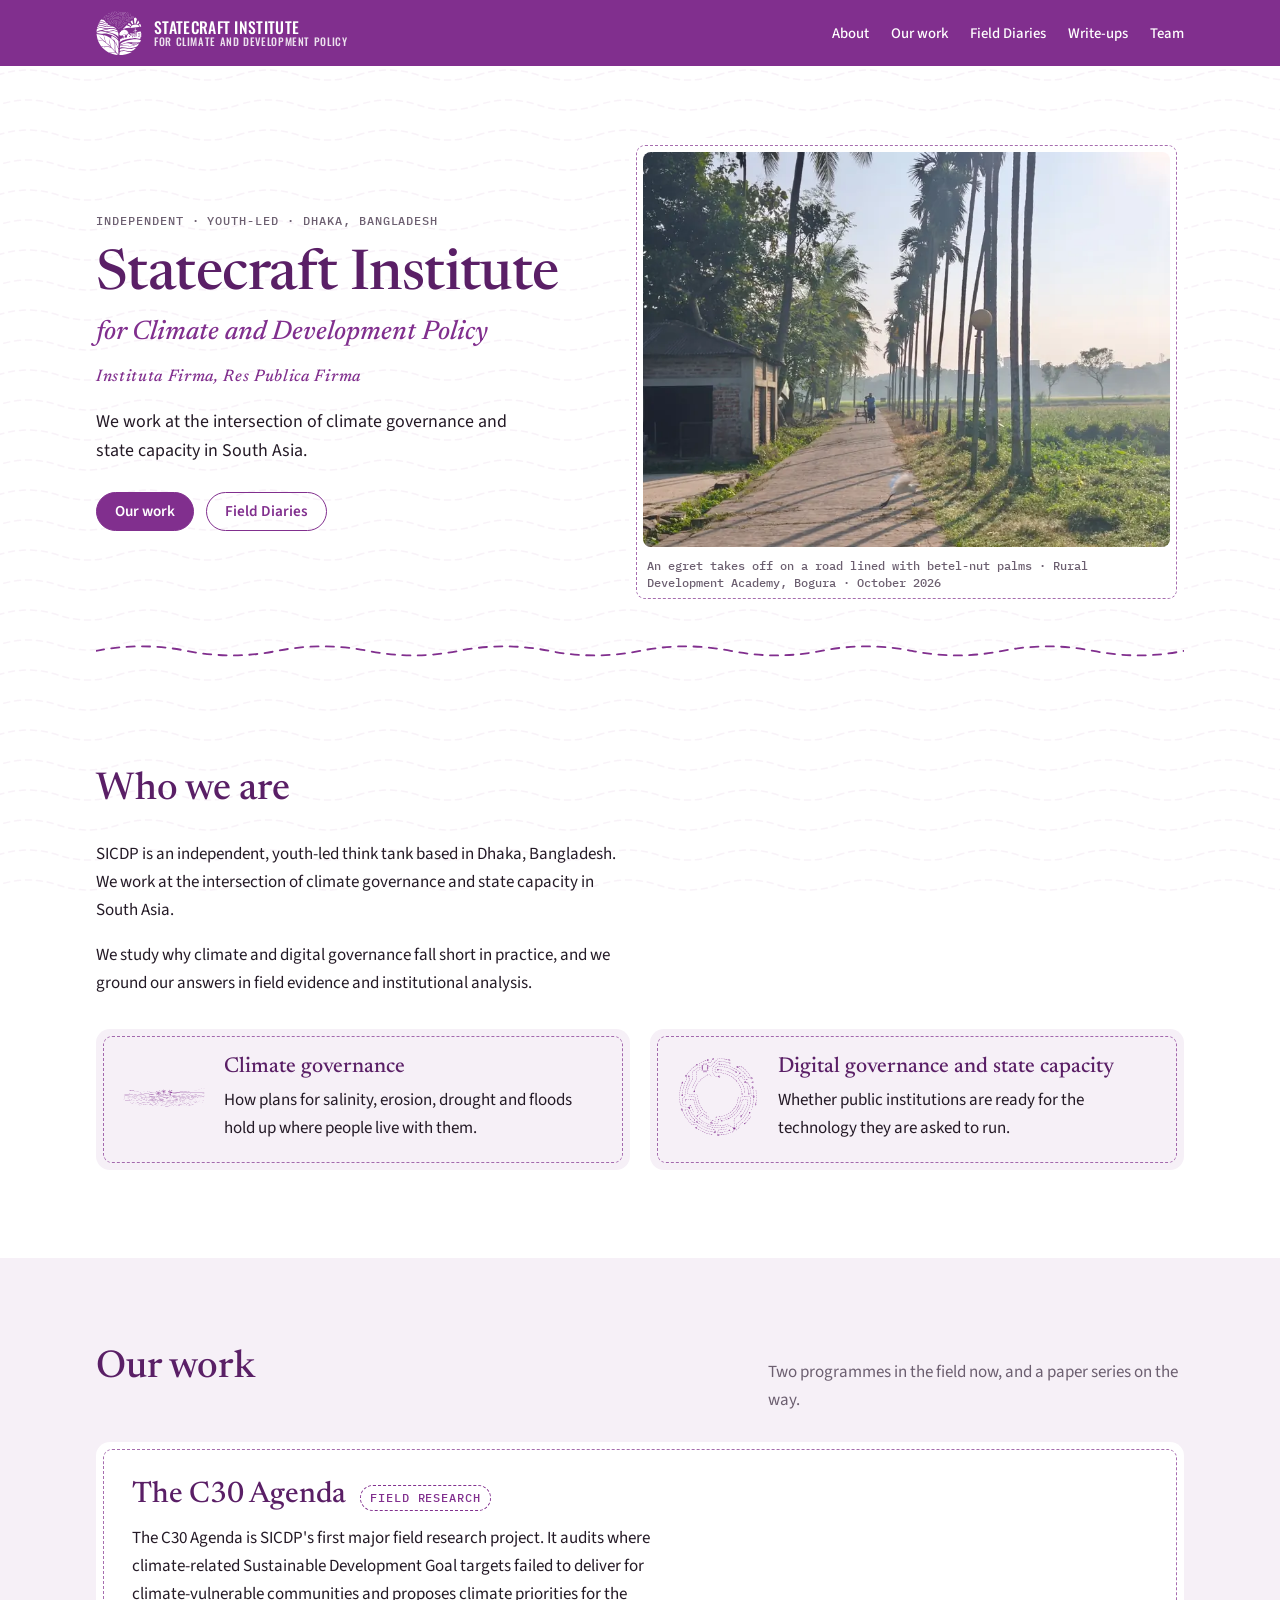
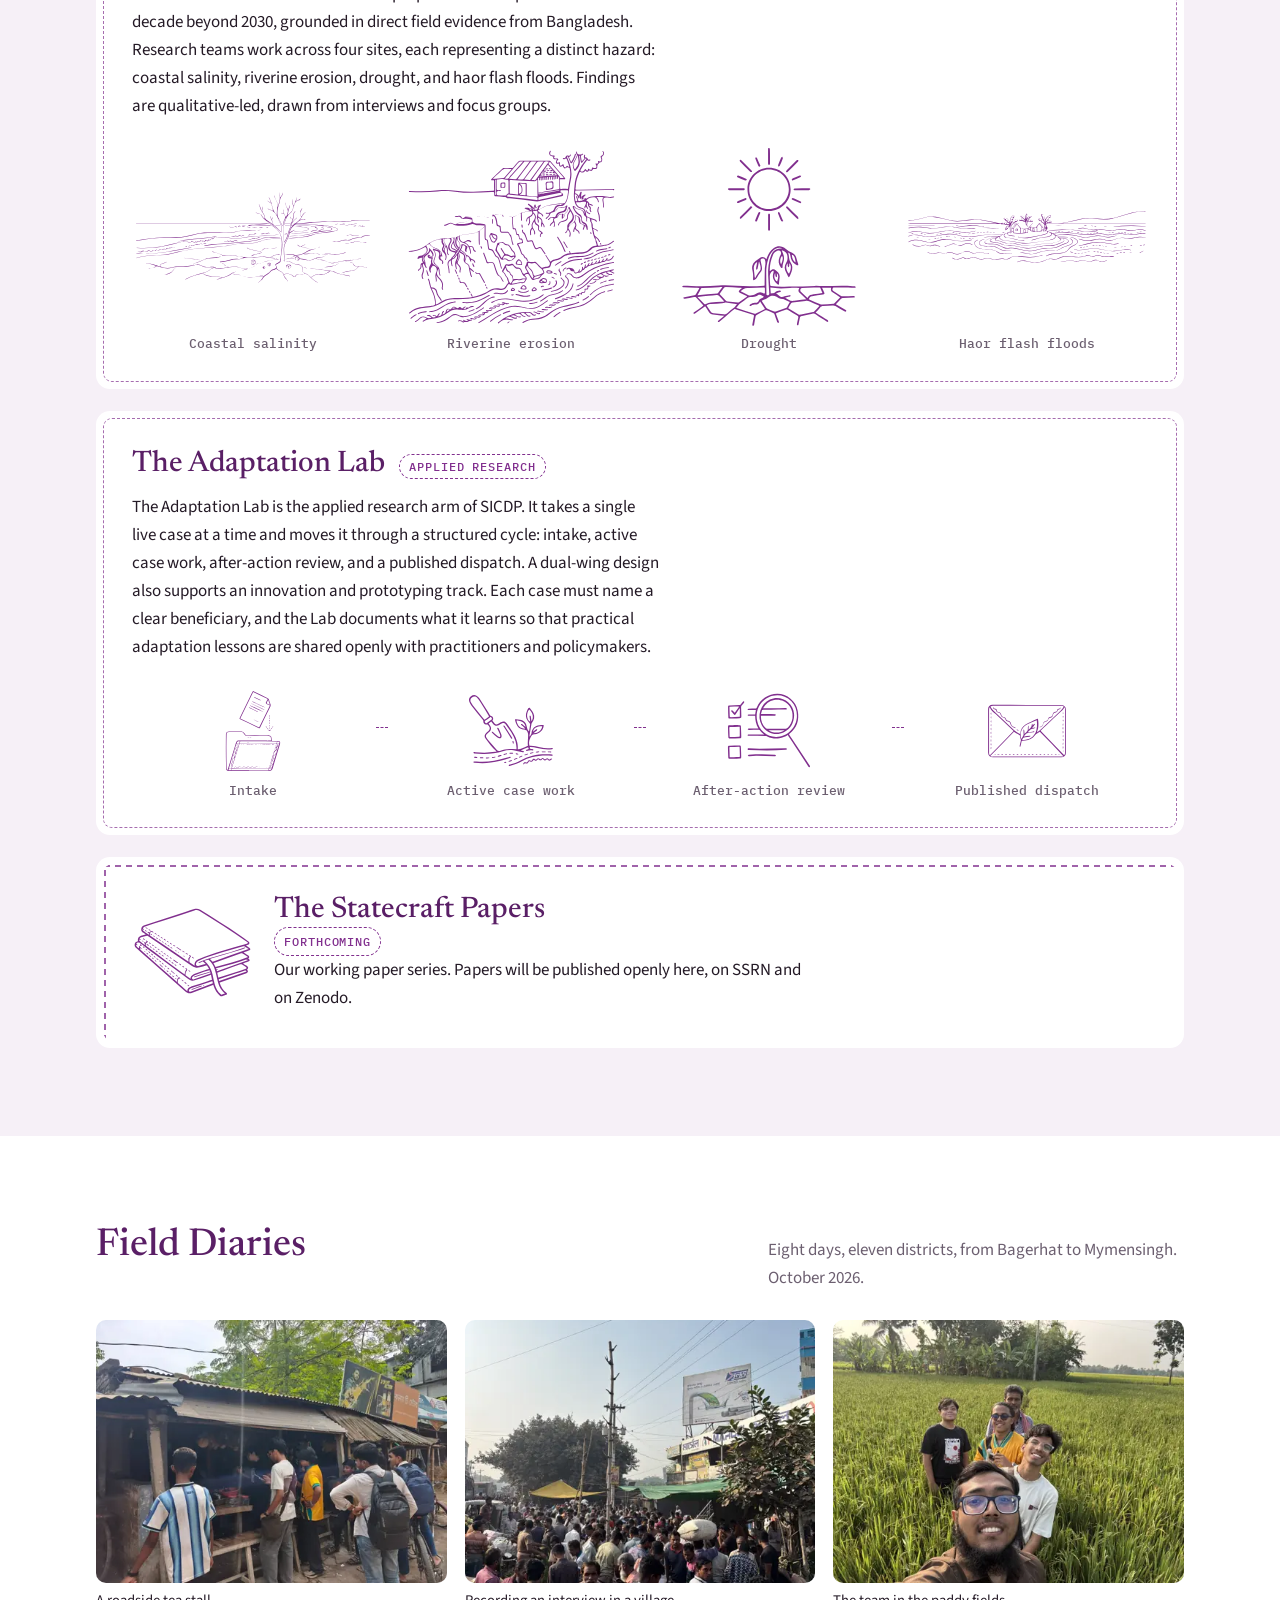
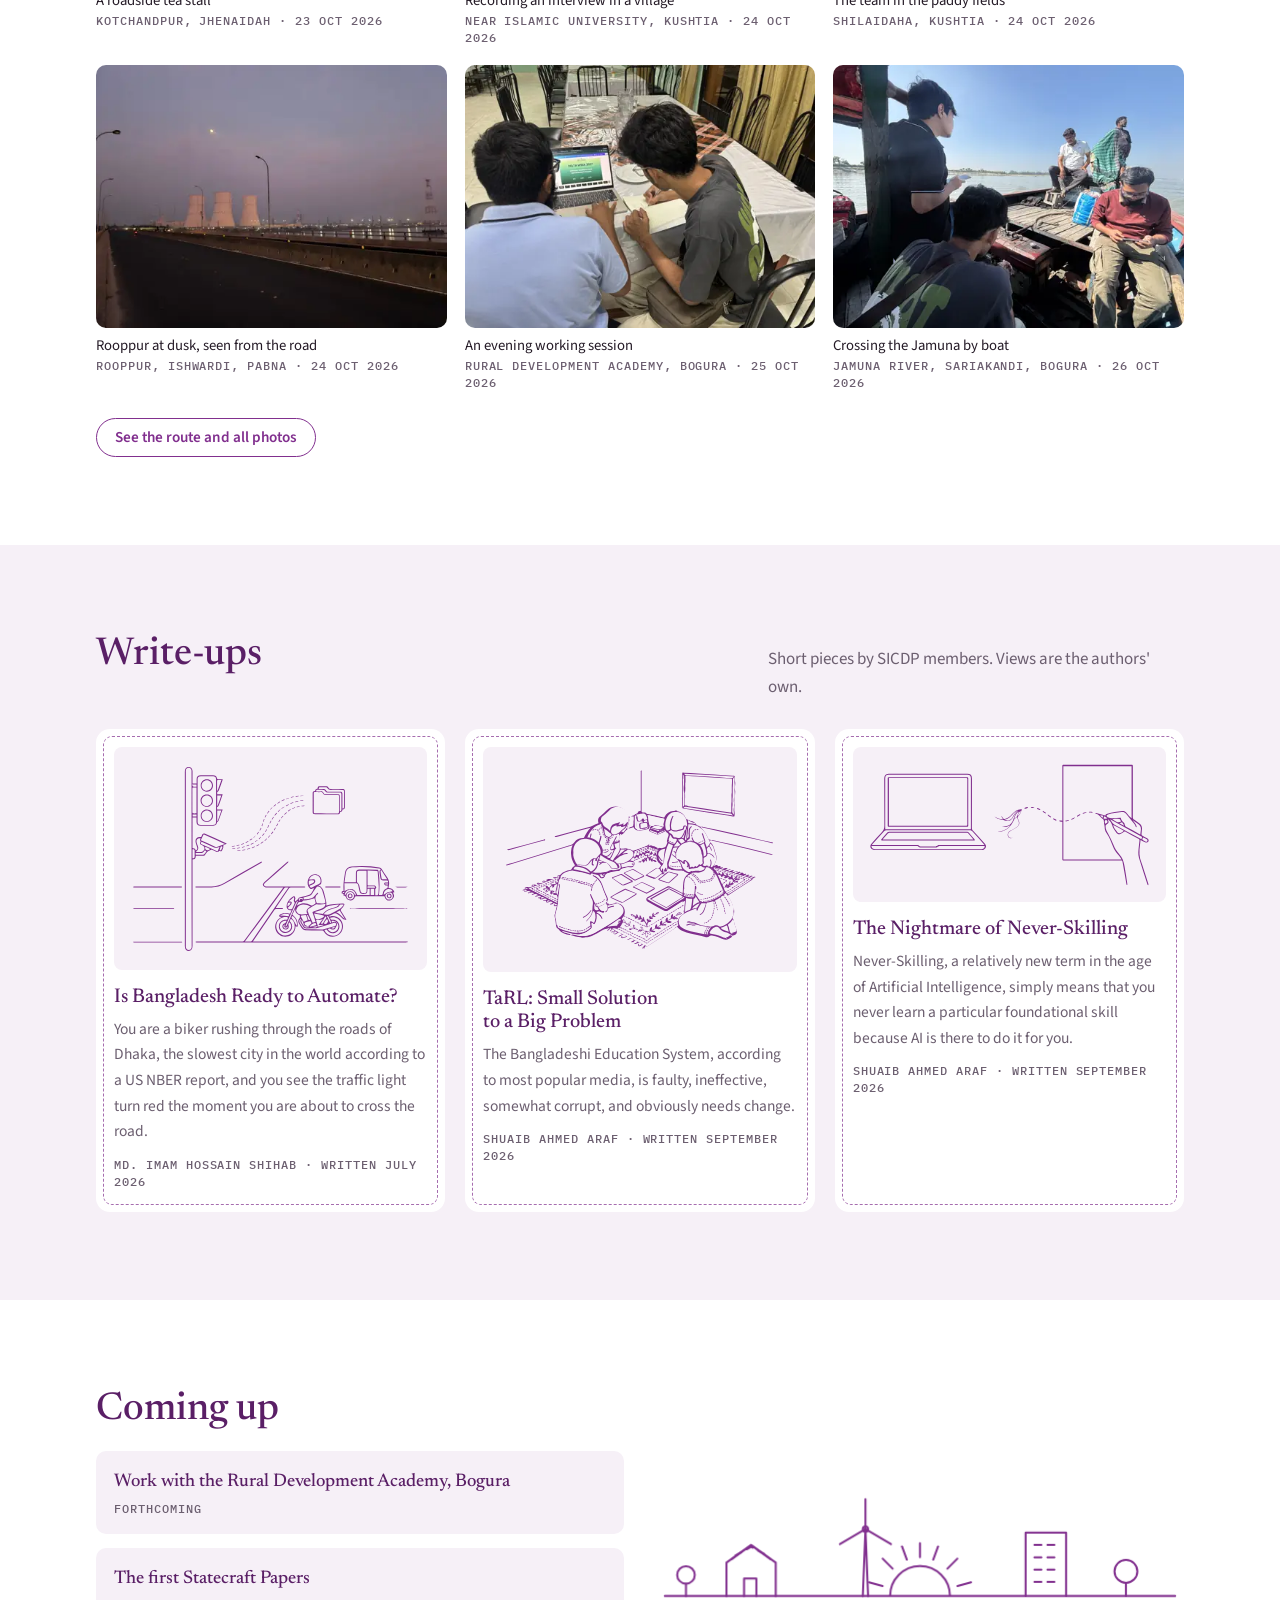
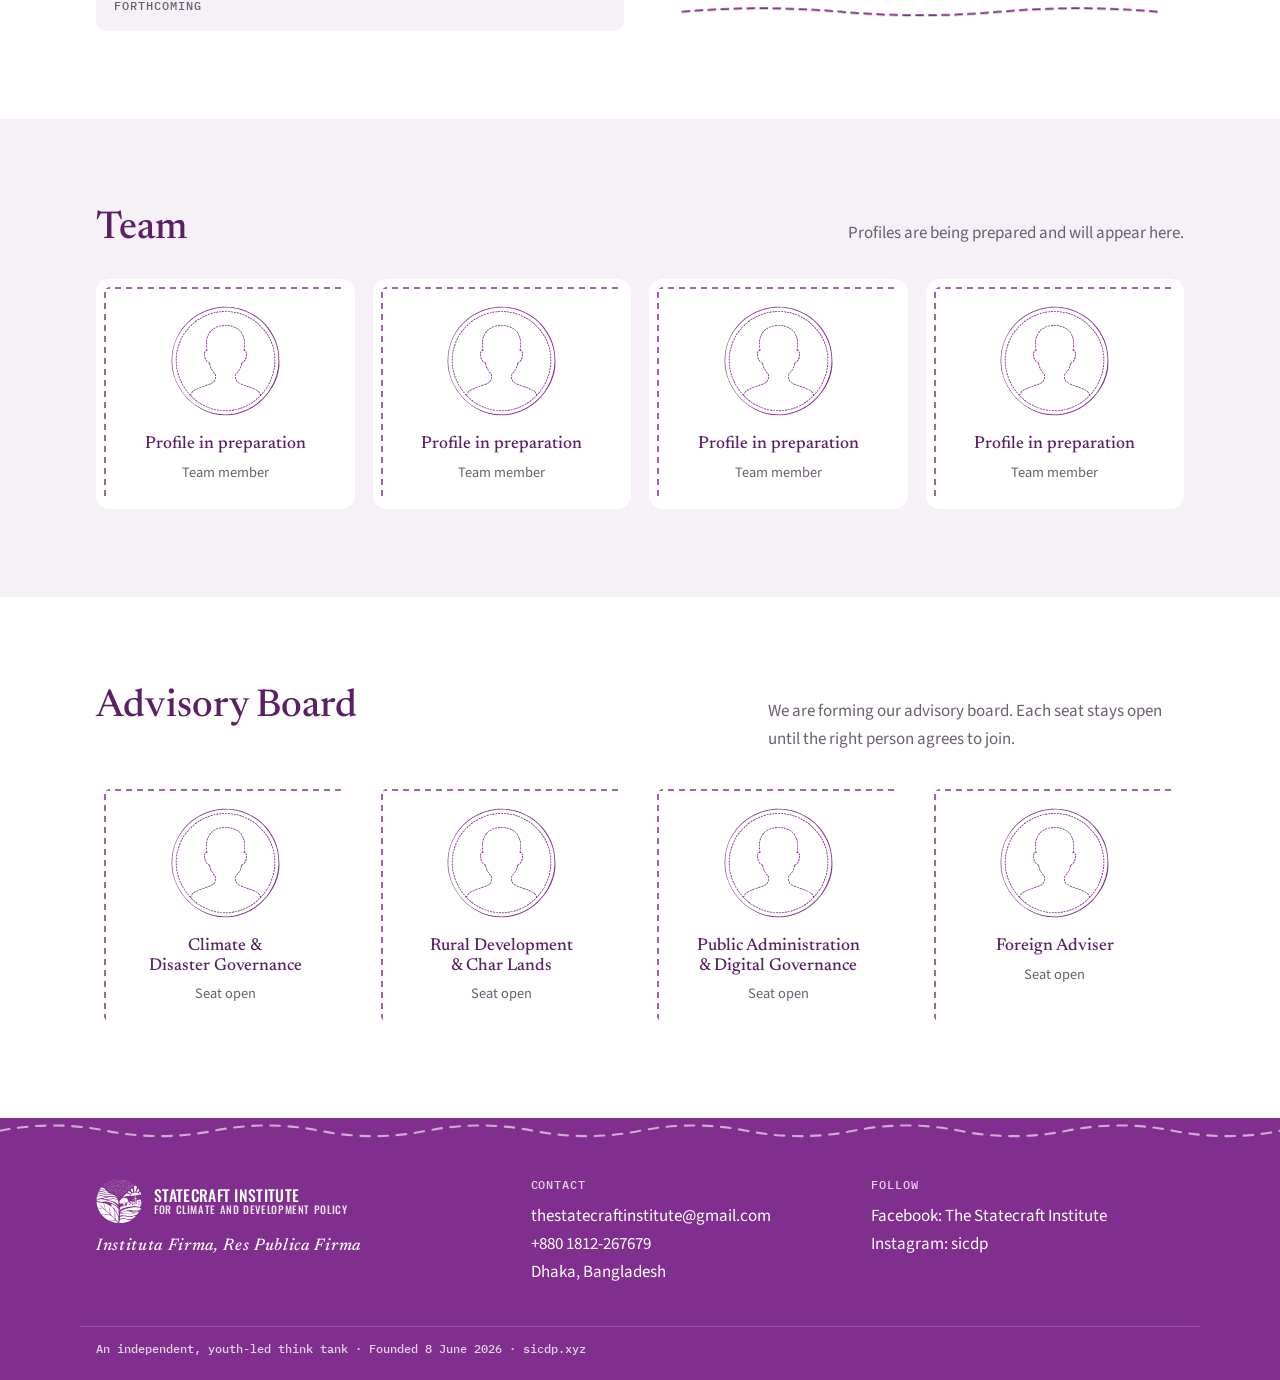
==== site/index.html @ f44a8e22 "First site preview: home, Field Diaries, write-ups, theme-aware line art Co-Authored-By: Claude Opus" ====
<!doctype html>
<html lang="en" class="no-js">
<head>
<meta charset="utf-8">
<meta name="viewport" content="width=device-width, initial-scale=1, viewport-fit=cover">
<title>Statecraft Institute</title>
<meta name="description" content="Statecraft Institute for Climate and Development Policy (SICDP): an independent, youth-led think tank in Dhaka working on climate governance and state capacity in South Asia.">
<meta name="theme-color" content="#812f8e" media="(prefers-color-scheme: light)">
<meta name="theme-color" content="#141215" media="(prefers-color-scheme: dark)">
<link rel="icon" href="assets/logo/emblem-purple.svg" type="image/svg+xml">
<link rel="preconnect" href="https://fonts.googleapis.com"><link rel="preconnect" href="https://fonts.gstatic.com" crossorigin>
<link rel="stylesheet" href="https://fonts.googleapis.com/css2?family=IBM+Plex+Mono:wght@500&family=Newsreader:ital,opsz,wght@0,6..72,400;0,6..72,500;1,6..72,400;1,6..72,500&family=Oswald:wght@500&family=Source+Sans+3:wght@400;600&display=swap">
<link rel="stylesheet" href="assets/site.css">
</head>
<body>
<div class="weave" aria-hidden="true"></div>
<header class="site"><div class="wrap bar">
<a class="brand" href="index.html" aria-label="Statecraft Institute, home">
<picture><source srcset="assets/logo/emblem-color.svg" media="(prefers-color-scheme: dark)"><img src="assets/logo/emblem-white.svg" alt="" width="46" height="46"></picture>
<span class="wordmark">Statecraft Institute<small>for Climate and Development Policy</small></span></a>
<button class="menu-btn" type="button" aria-expanded="false" aria-controls="nav">Menu</button>
<nav class="main" id="nav" aria-label="Main"><ul><li><a href="index.html#about">About</a></li><li><a href="index.html#work">Our work</a></li><li><a href="field-diaries.html">Field Diaries</a></li><li><a href="index.html#writeups">Write-ups</a></li><li><a href="index.html#team">Team</a></li></ul></nav>
</div></header>

<main>
<section class="hero"><div class="wrap grid">
<div>
<p class="label">Independent · Youth-led · Dhaka, Bangladesh</p>
<h1 style="margin-top:14px">Statecraft Institute<span>for Climate and Development Policy</span></h1>
<p class="motto">Instituta Firma, Res Publica Firma</p>
<p class="lede">We work at the intersection of climate governance and state capacity in South Asia.</p>
<div class="cta"><a class="btn solid" href="#work">Our work</a><a class="btn" href="field-diaries.html">Field Diaries</a></div>
</div>
<figure class="stitched" data-heroes='[{&quot;slug&quot;: &quot;hero-jamuna-buffaloes&quot;, &quot;alt&quot;: &quot;Buffaloes on a char in the Jamuna&quot;, &quot;caption&quot;: &quot;Buffaloes on a char in the Jamuna \u00b7 Sariakandi, Bogura \u00b7 26 October 2026&quot;}, {&quot;slug&quot;: &quot;hero-kotchandpur-burning&quot;, &quot;alt&quot;: &quot;Waste burning beside homes and farmland&quot;, &quot;caption&quot;: &quot;Waste burning beside homes and farmland \u00b7 Kotchandpur, Jhenaidah \u00b7 23 October 2026&quot;}, {&quot;slug&quot;: &quot;hero-bau-paddy&quot;, &quot;alt&quot;: &quot;Paddy fields and power lines&quot;, &quot;caption&quot;: &quot;Paddy fields and power lines \u00b7 Bangladesh Agricultural University, Mymensingh \u00b7 October 2026&quot;}, {&quot;slug&quot;: &quot;hero-sariakandi-boats&quot;, &quot;alt&quot;: &quot;Boats moored at the Jamuna ghat&quot;, &quot;caption&quot;: &quot;Boats moored at the Jamuna ghat \u00b7 Sariakandi, Bogura \u00b7 26 October 2026&quot;}, {&quot;slug&quot;: &quot;hero-rda-palms&quot;, &quot;alt&quot;: &quot;An egret takes off on a road lined with betel-nut palms&quot;, &quot;caption&quot;: &quot;An egret takes off on a road lined with betel-nut palms \u00b7 Rural Development Academy, Bogura \u00b7 October 2026&quot;}]' data-base="assets/photos/">
<img src="assets/photos/hero-jamuna-buffaloes-1280.webp" srcset="assets/photos/hero-jamuna-buffaloes-768.webp 768w, assets/photos/hero-jamuna-buffaloes-1280.webp 1280w, assets/photos/hero-jamuna-buffaloes-1920.webp 1920w" sizes="(max-width: 820px) 100vw, 600px" alt="Buffaloes on a char in the Jamuna" width="1280" height="960" fetchpriority="high">
<figcaption>Buffaloes on a char in the Jamuna · Sariakandi, Bogura · 26 October 2026</figcaption></figure>
</div>
<div class="wrap" style="margin-top:34px"><svg class="seam sew " viewBox="0 0 1200 24" preserveAspectRatio="none" aria-hidden="true"><path d="M0 12 Q 50 2 100 12 Q 150 22 200 12 Q 250 2 300 12 Q 350 22 400 12 Q 450 2 500 12 Q 550 22 600 12 Q 650 2 700 12 Q 750 22 800 12 Q 850 2 900 12 Q 950 22 1000 12 Q 1050 2 1100 12 Q 1150 22 1200 12"/></svg></div></section>

<section class="block" id="about"><div class="wrap">
<div class="block-head"><h2>Who we are</h2></div>
<div class="prose"><p>SICDP is an independent, youth-led think tank based in Dhaka, Bangladesh. We work at the intersection of climate governance and state capacity in South Asia.</p>
<p>We study why climate and digital governance fall short in practice, and we ground our answers in field evidence and institutional analysis.</p></div>
<div class="focus">
<div class="card stitched"><div class="art " aria-hidden="true" style="-webkit-mask-image:url(assets/art/hazard-haor.svg);mask-image:url(assets/art/hazard-haor.svg);--ar:4.314"></div><div><h3>Climate governance</h3><p>How plans for salinity, erosion, drought and floods hold up where people live with them.</p></div></div>
<div class="card stitched"><div class="art " aria-hidden="true" style="-webkit-mask-image:url(assets/art/stitch-circuit.svg);mask-image:url(assets/art/stitch-circuit.svg);--ar:0.994"></div><div><h3>Digital governance and state capacity</h3><p>Whether public institutions are ready for the technology they are asked to run.</p></div></div>
</div></div></section>

<section class="block" id="work" style="background:var(--tint)"><div class="wrap">
<div class="block-head"><h2>Our work</h2><p>Two programmes in the field now, and a paper series on the way.</p></div>
<div class="work">
<article class="programme stitched"><header><h3>The C30 Agenda</h3><span class="status">Field research</span></header>
<p>The C30 Agenda is SICDP's first major field research project. It audits where climate-related Sustainable Development Goal targets failed to deliver for climate-vulnerable communities and proposes climate priorities for the decade beyond 2030, grounded in direct field evidence from Bangladesh. Research teams work across four sites, each representing a distinct hazard: coastal salinity, riverine erosion, drought, and haor flash floods. Findings are qualitative-led, drawn from interviews and focus groups.</p>
<div class="hazards"><figure><div class="art " role="img" aria-label="Coastal salinity" style="-webkit-mask-image:url(assets/art/hazard-salinity.svg);mask-image:url(assets/art/hazard-salinity.svg);--ar:2.452"></div><figcaption>Coastal salinity</figcaption></figure><figure><div class="art " role="img" aria-label="Riverine erosion" style="-webkit-mask-image:url(assets/art/hazard-erosion.svg);mask-image:url(assets/art/hazard-erosion.svg);--ar:1.183"></div><figcaption>Riverine erosion</figcaption></figure><figure><div class="art " role="img" aria-label="Drought" style="-webkit-mask-image:url(assets/art/hazard-drought.svg);mask-image:url(assets/art/hazard-drought.svg);--ar:0.978"></div><figcaption>Drought</figcaption></figure><figure><div class="art " role="img" aria-label="Haor flash floods" style="-webkit-mask-image:url(assets/art/hazard-haor.svg);mask-image:url(assets/art/hazard-haor.svg);--ar:4.314"></div><figcaption>Haor flash floods</figcaption></figure></div></article>
<article class="programme stitched"><header><h3>The Adaptation Lab</h3><span class="status">Applied research</span></header>
<p>The Adaptation Lab is the applied research arm of SICDP. It takes a single live case at a time and moves it through a structured cycle: intake, active case work, after-action review, and a published dispatch. A dual-wing design also supports an innovation and prototyping track. Each case must name a clear beneficiary, and the Lab documents what it learns so that practical adaptation lessons are shared openly with practitioners and policymakers.</p>
<ol class="steps"><li><div class="art " aria-hidden="true" style="-webkit-mask-image:url(assets/art/lab-intake.svg);mask-image:url(assets/art/lab-intake.svg);--ar:0.708"></div><span>Intake</span></li><li><div class="art " aria-hidden="true" style="-webkit-mask-image:url(assets/art/lab-casework.svg);mask-image:url(assets/art/lab-casework.svg);--ar:1.176"></div><span>Active case work</span></li><li><div class="art " aria-hidden="true" style="-webkit-mask-image:url(assets/art/lab-review.svg);mask-image:url(assets/art/lab-review.svg);--ar:1.110"></div><span>After-action review</span></li><li><div class="art " aria-hidden="true" style="-webkit-mask-image:url(assets/art/lab-dispatch.svg);mask-image:url(assets/art/lab-dispatch.svg);--ar:1.408"></div><span>Published dispatch</span></li></ol></article>
<article class="programme stitched open"><div class="papers"><div class="art " aria-hidden="true" style="-webkit-mask-image:url(assets/art/papers.svg);mask-image:url(assets/art/papers.svg);--ar:1.308"></div><div><header><h3>The Statecraft Papers</h3><span class="status">Forthcoming</span></header>
<p>Our working paper series. Papers will be published openly here, on SSRN and on Zenodo.</p></div></div></article>
</div></div></section>

<section class="block" id="field"><div class="wrap">
<div class="block-head"><h2>Field Diaries</h2><p>Eight days, eleven districts, from Bagerhat to Mymensingh. October 2026.</p></div>
<div class="photos"><figure><div class="frame"><img src="assets/photos/kotchandpur-tea-stall-960.webp" srcset="assets/photos/kotchandpur-tea-stall-480.webp 480w, assets/photos/kotchandpur-tea-stall-960.webp 960w" sizes="(max-width: 480px) 100vw, (max-width: 860px) 50vw, 360px" alt="A roadside tea stall" loading="lazy" decoding="async" width="960" height="720"></div><figcaption>A roadside tea stall<span class="label">Kotchandpur, Jhenaidah · 23 Oct 2026</span></figcaption></figure><figure><div class="frame"><img src="assets/photos/iu-village-interview-960.webp" srcset="assets/photos/iu-village-interview-480.webp 480w, assets/photos/iu-village-interview-960.webp 960w" sizes="(max-width: 480px) 100vw, (max-width: 860px) 50vw, 360px" alt="Recording an interview in a village" loading="lazy" decoding="async" width="960" height="720"></div><figcaption>Recording an interview in a village<span class="label">Near Islamic University, Kushtia · 24 Oct 2026</span></figcaption></figure><figure><div class="frame"><img src="assets/photos/shilaidaha-fields-960.webp" srcset="assets/photos/shilaidaha-fields-480.webp 480w, assets/photos/shilaidaha-fields-960.webp 960w" sizes="(max-width: 480px) 100vw, (max-width: 860px) 50vw, 360px" alt="The team in the paddy fields" loading="lazy" decoding="async" width="960" height="720"></div><figcaption>The team in the paddy fields<span class="label">Shilaidaha, Kushtia · 24 Oct 2026</span></figcaption></figure><figure><div class="frame"><img src="assets/photos/rooppur-960.webp" srcset="assets/photos/rooppur-480.webp 480w, assets/photos/rooppur-960.webp 960w" sizes="(max-width: 480px) 100vw, (max-width: 860px) 50vw, 360px" alt="Rooppur at dusk, seen from the road" loading="lazy" decoding="async" width="960" height="720"></div><figcaption>Rooppur at dusk, seen from the road<span class="label">Rooppur, Ishwardi, Pabna · 24 Oct 2026</span></figcaption></figure><figure><div class="frame"><img src="assets/photos/rda-working-session-960.webp" srcset="assets/photos/rda-working-session-480.webp 480w, assets/photos/rda-working-session-960.webp 960w" sizes="(max-width: 480px) 100vw, (max-width: 860px) 50vw, 360px" alt="An evening working session" loading="lazy" decoding="async" width="960" height="720"></div><figcaption>An evening working session<span class="label">Rural Development Academy, Bogura · 25 Oct 2026</span></figcaption></figure><figure><div class="frame"><img src="assets/photos/jamuna-crossing-960.webp" srcset="assets/photos/jamuna-crossing-480.webp 480w, assets/photos/jamuna-crossing-960.webp 960w" sizes="(max-width: 480px) 100vw, (max-width: 860px) 50vw, 360px" alt="Crossing the Jamuna by boat" loading="lazy" decoding="async" width="960" height="720"></div><figcaption>Crossing the Jamuna by boat<span class="label">Jamuna river, Sariakandi, Bogura · 26 Oct 2026</span></figcaption></figure></div>
<p class="more"><a class="btn" href="field-diaries.html">See the route and all photos</a></p>
</div></section>

<section class="block" id="writeups" style="background:var(--tint)"><div class="wrap">
<div class="block-head"><h2>Write-ups</h2><p>Short pieces by SICDP members. Views are the authors' own.</p></div>
<div class="writeups"><a class="writeup stitched" href="write-ups/is-bangladesh-ready-to-automate.html"><div class="thumb"><div class="art " role="img" aria-label="A traffic light with an AI camera, a motorbike and an auto-rickshaw at a Dhaka intersection" style="-webkit-mask-image:url(assets/art/thumb-automate.svg);mask-image:url(assets/art/thumb-automate.svg);--ar:1.467"></div></div><h3>Is Bangladesh Ready to Automate?</h3><p>You are a biker rushing through the roads of Dhaka, the slowest city in the world according to a US NBER report, and you see the traffic light turn red the moment you are about to cross the road.</p><span class="label">Md. Imam Hossain Shihab · Written July 2026</span></a><a class="writeup stitched" href="write-ups/tarl.html"><div class="thumb"><div class="art " role="img" aria-label="Children in a small group learning with flashcards" style="-webkit-mask-image:url(assets/art/thumb-tarl.svg);mask-image:url(assets/art/thumb-tarl.svg);--ar:1.448"></div></div><h3>TaRL: Small Solution to a Big Problem</h3><p>The Bangladeshi Education System, according to most popular media, is faulty, ineffective, somewhat corrupt, and obviously needs change.</p><span class="label">Shuaib Ahmed Araf · Written September 2026</span></a><a class="writeup stitched" href="write-ups/never-skilling.html"><div class="thumb"><div class="art " role="img" aria-label="A thread running from a pencil towards a laptop, cut halfway" style="-webkit-mask-image:url(assets/art/thumb-neverskilling.svg);mask-image:url(assets/art/thumb-neverskilling.svg);--ar:2.254"></div></div><h3>The Nightmare of Never-Skilling</h3><p>Never-Skilling, a relatively new term in the age of Artificial Intelligence, simply means that you never learn a particular foundational skill because AI is there to do it for you.</p><span class="label">Shuaib Ahmed Araf · Written September 2026</span></a></div>
</div></section>

<section class="block" id="coming"><div class="wrap coming">
<div><div class="block-head" style="margin-bottom:18px"><h2>Coming up</h2></div>
<ul><li><strong>Work with the Rural Development Academy, Bogura</strong><span class="label">Forthcoming</span></li>
<li><strong>The first Statecraft Papers</strong><span class="label">Forthcoming</span></li></ul></div>
<svg class="skyline decor" viewBox="0 0 600 190" role="img" aria-label="A small house with solar panels, a wind turbine and a building under a rising sun">
<defs><clipPath id="horizon"><rect x="0" y="0" width="600" height="150"/></clipPath></defs>
<g clip-path="url(#horizon)"><g class="sun"><circle class="s" cx="300" cy="150" r="34"/><path class="s ray" style="--i:0" d="M342.5 138.6 L358.0 134.5"/><path class="s ray" style="--i:1" d="M331.1 118.9 L342.4 107.6"/><path class="s ray" style="--i:2" d="M315.0 108.7 L320.5 93.6"/><path class="s ray" style="--i:3" d="M300.0 106.0 L300.0 90.0"/><path class="s ray" style="--i:4" d="M285.0 108.7 L279.5 93.6"/><path class="s ray" style="--i:5" d="M268.9 118.9 L257.6 107.6"/><path class="s ray" style="--i:6" d="M257.5 138.6 L242.0 134.5"/></g></g>
<path class="s" d="M10 150 H590"/>
<path class="s d" d="M30 168 Q 120 160 210 168 T 390 168 T 570 168"/>
<g transform="translate(80 0)"><path class="s" d="M0 150 V112 L28 92 L56 112 V150"/><path class="s" d="M6 108 L28 92 L50 108"/><path class="s d" d="M10 104 L28 94 L46 104"/><path class="s" d="M20 150 V130 H34 V150"/></g>
<g transform="translate(205 0)"><path class="s" d="M30 150 L33 74 L36 150"/><g class="blades"><path class="s" d="M33 74 L33 40"/><path class="s" d="M33 74 L62 91"/><path class="s" d="M33 74 L4 91"/><circle class="s" cx="33" cy="74" r="3"/></g></g>
<g transform="translate(420 0)"><path class="s" d="M0 150 V78 H46 V150"/><path class="s d" d="M10 92 H36 M10 106 H36 M10 120 H36 M10 134 H36"/></g>
<g transform="translate(520 0)"><circle class="s" cx="14" cy="122" r="13"/><path class="s" d="M14 135 V150"/></g>
<g transform="translate(20 0)"><circle class="s" cx="14" cy="126" r="10"/><path class="s" d="M14 136 V150"/></g>
</svg>
</div></section>

<section class="block" id="team" style="background:var(--tint)"><div class="wrap">
<div class="block-head"><h2>Team</h2><p>Profiles are being prepared and will appear here.</p></div>
<div class="people"><div class="seat stitched open"><div class="art " aria-hidden="true" style="-webkit-mask-image:url(assets/art/seat.svg);mask-image:url(assets/art/seat.svg);--ar:0.994"></div><h3>Profile in preparation</h3><p>Team member</p></div><div class="seat stitched open"><div class="art " aria-hidden="true" style="-webkit-mask-image:url(assets/art/seat.svg);mask-image:url(assets/art/seat.svg);--ar:0.994"></div><h3>Profile in preparation</h3><p>Team member</p></div><div class="seat stitched open"><div class="art " aria-hidden="true" style="-webkit-mask-image:url(assets/art/seat.svg);mask-image:url(assets/art/seat.svg);--ar:0.994"></div><h3>Profile in preparation</h3><p>Team member</p></div><div class="seat stitched open"><div class="art " aria-hidden="true" style="-webkit-mask-image:url(assets/art/seat.svg);mask-image:url(assets/art/seat.svg);--ar:0.994"></div><h3>Profile in preparation</h3><p>Team member</p></div></div>
</div></section>

<section class="block" id="advisory"><div class="wrap">
<div class="block-head"><h2>Advisory Board</h2><p>We are forming our advisory board. Each seat stays open until the right person agrees to join.</p></div>
<div class="people"><div class="seat stitched open"><div class="art " aria-hidden="true" style="-webkit-mask-image:url(assets/art/seat.svg);mask-image:url(assets/art/seat.svg);--ar:0.994"></div><h3>Climate &amp; Disaster Governance</h3><p>Seat open</p></div><div class="seat stitched open"><div class="art " aria-hidden="true" style="-webkit-mask-image:url(assets/art/seat.svg);mask-image:url(assets/art/seat.svg);--ar:0.994"></div><h3>Rural Development &amp; Char Lands</h3><p>Seat open</p></div><div class="seat stitched open"><div class="art " aria-hidden="true" style="-webkit-mask-image:url(assets/art/seat.svg);mask-image:url(assets/art/seat.svg);--ar:0.994"></div><h3>Public Administration &amp; Digital Governance</h3><p>Seat open</p></div><div class="seat stitched open"><div class="art " aria-hidden="true" style="-webkit-mask-image:url(assets/art/seat.svg);mask-image:url(assets/art/seat.svg);--ar:0.994"></div><h3>Foreign Adviser</h3><p>Seat open</p></div></div>
</div></section>
</main>
<footer class="site">
<svg class="seam sew " viewBox="0 0 1200 24" preserveAspectRatio="none" aria-hidden="true"><path d="M0 12 Q 50 2 100 12 Q 150 22 200 12 Q 250 2 300 12 Q 350 22 400 12 Q 450 2 500 12 Q 550 22 600 12 Q 650 2 700 12 Q 750 22 800 12 Q 850 2 900 12 Q 950 22 1000 12 Q 1050 2 1100 12 Q 1150 22 1200 12"/></svg>
<div class="wrap cols">
<div><a class="brand" href="index.html"><picture><source srcset="assets/logo/emblem-color.svg" media="(prefers-color-scheme: dark)"><img src="assets/logo/emblem-white.svg" alt="" width="46" height="46"></picture>
<span class="wordmark">Statecraft Institute<small>for Climate and Development Policy</small></span></a>
<p class="motto">Instituta Firma, Res Publica Firma</p></div>
<div><h2>Contact</h2><p class="copy">thestatecraftinstitute@gmail.com</p><p class="copy">+880 1812-267679</p><p>Dhaka, Bangladesh</p></div>
<div><h2>Follow</h2><p>Facebook: The Statecraft Institute</p><p>Instagram: sicdp</p></div>
</div>
<div class="wrap fine">An independent, youth-led think tank · Founded 8 June 2026 · sicdp.xyz</div>
</footer>
<script src="assets/site.js" defer></script>
</body>
</html>
---- site/assets/site.css ----
/* Statecraft Institute (SICDP) site styles.
   Layout idea: white cloth, purple thread. One running stitch ties every frame, divider and line drawing together. */
:root {
  --paper: #ffffff;          /* page cloth */
  --tint: #f6f0f7;           /* light purple wash for quiet panels */
  --ink: #812f8e;            /* brand purple: thread, art, links */
  --ink-deep: #5a1f66;       /* headings */
  --text: #241a26;           /* body text, purple-biased near-black */
  --muted: #6c5f70;          /* captions, meta */
  --rule: #e4d6e7;           /* hairlines */
  --header: #812f8e;         /* header band */
  --on-header: #ffffff;
  --weave: 0.06;             /* watermark strength */
  --display: "Newsreader", "Iowan Old Style", Georgia, serif;
  --body: "Source Sans 3", "Segoe UI", Roboto, Helvetica, Arial, sans-serif;
  --mark: "Oswald", "Arial Narrow", "Roboto Condensed", sans-serif;
  --mono: "IBM Plex Mono", ui-monospace, Menlo, Consolas, monospace;
  --measure: 66ch;
  --wrap: 1120px;
  --gut: max(16px, env(safe-area-inset-left, 0px));
  --gut-r: max(16px, env(safe-area-inset-right, 0px));
  color-scheme: light;
}
@media (prefers-color-scheme: dark) {
  :root:not([data-theme="light"]) {
    --paper: #1c1a1e; --tint: #262229; --ink: #d9b8df; --ink-deep: #ead6ee; --text: #f4edf6;
    --muted: #b9abbd; --rule: #3a3340; --header: #141215; --on-header: #f4edf6; --weave: 0.045;
    color-scheme: dark;
  }
}
:root[data-theme="dark"] {
  --paper: #1c1a1e; --tint: #262229; --ink: #d9b8df; --ink-deep: #ead6ee; --text: #f4edf6;
  --muted: #b9abbd; --rule: #3a3340; --header: #141215; --on-header: #f4edf6; --weave: 0.045;
  color-scheme: dark;
}

* { box-sizing: border-box; }
html { scroll-behavior: smooth; }
body {
  margin: 0; background: var(--paper); color: var(--text);
  font: 400 1.0625rem/1.65 var(--body);
  -webkit-font-smoothing: antialiased;
  overflow-x: hidden;
}
img { max-width: 100%; height: auto; display: block; }
a { color: var(--ink); text-underline-offset: 3px; }
a:focus-visible, button:focus-visible { outline: 2px solid var(--ink); outline-offset: 3px; border-radius: 3px; }
h1, h2, h3 { font-family: var(--display); color: var(--ink-deep); text-wrap: balance; line-height: 1.15; margin: 0; font-weight: 500; }
p { margin: 0; }
.wrap { max-width: var(--wrap); margin: 0 auto; padding-left: var(--gut); padding-right: var(--gut-r); }
.label { font: 500 0.75rem/1.4 var(--mono); letter-spacing: 0.08em; text-transform: uppercase; color: var(--muted); }
.sr-only { position: absolute; width: 1px; height: 1px; overflow: hidden; clip: rect(0 0 0 0); white-space: nowrap; }

/* ---------- the weave: a faint kantha watermark under everything ---------- */
.weave {
  position: fixed; inset: 0; z-index: 0; pointer-events: none;
  background:
    radial-gradient(circle 170px at var(--mx, -500px) var(--my, -500px), color-mix(in srgb, var(--ink) 34%, transparent), transparent 75%),
    color-mix(in srgb, var(--ink) calc(var(--weave) * 100%), transparent);
  -webkit-mask: url("art/weave.svg") 0 0 / 120px 60px repeat;
          mask: url("art/weave.svg") 0 0 / 120px 60px repeat;
}
main, header.site, footer.site { position: relative; z-index: 1; }
.calm { background: var(--paper); }   /* long reading: weave hidden behind text */

/* ---------- header ---------- */
body::before { content: ""; position: fixed; inset: 0 0 auto; height: env(safe-area-inset-top, 0px); z-index: 10; background: var(--header); }
header.site { position: sticky; top: env(safe-area-inset-top, 0px); z-index: 5; background: var(--header); color: var(--on-header); }
header.site .bar { display: flex; align-items: center; justify-content: space-between; gap: 16px; padding-block: 10px; }
.brand { display: flex; align-items: center; gap: 12px; color: inherit; text-decoration: none; min-width: 0; }
.brand picture, .brand img { width: 46px; height: 46px; flex: none; }
.wordmark { font: 500 0.98rem/1.05 var(--mark); text-transform: uppercase; letter-spacing: 0.02em; }
.wordmark small { display: block; font-size: 0.66rem; letter-spacing: 0.06em; opacity: 0.85; }
nav.main ul { list-style: none; margin: 0; padding: 0; display: flex; gap: 22px; }
nav.main a { color: var(--on-header); text-decoration: none; font: 500 0.92rem/1 var(--body); padding-block: 6px; background: linear-gradient(90deg, currentColor 55%, transparent 0) 0 100% / 9px 1.5px repeat-x; background-size: 0 1.5px; transition: background-size .35s ease; }
nav.main a:hover, nav.main a[aria-current="page"] { background-size: 9px 1.5px; }
.menu-btn { display: none; background: none; border: 1.5px dashed currentColor; color: inherit; border-radius: 6px; padding: 6px 10px; font: 500 0.85rem var(--body); cursor: pointer; }
@media (max-width: 760px) {
  .menu-btn { display: block; }
  nav.main { position: absolute; left: 0; right: 0; top: 100%; background: var(--header); display: none; padding: 8px var(--gut-r) 16px var(--gut); }
  nav.main.open { display: block; }
  nav.main ul { flex-direction: column; gap: 4px; }
  nav.main a { display: block; padding-block: 10px; font-size: 1rem; }
}
/* tap or hover on header shows a stitched seam along its bottom edge */
header.site::after { content: ""; position: absolute; left: 0; right: 0; bottom: 4px; height: 2px; opacity: 0;
  background: linear-gradient(90deg, var(--on-header) 55%, transparent 0) 0 0 / 12px 2px repeat-x; transition: opacity .4s; }
header.site:hover::after, header.site.tap::after { opacity: .55; }

/* ---------- stitched frames and seams ---------- */
.stitched { position: relative; border-radius: 14px; }
.stitched::before { content: ""; position: absolute; inset: 7px; border: 1.6px dashed color-mix(in srgb, var(--ink) 70%, transparent); border-radius: 9px; pointer-events: none; }
.stitched.open::before { border-color: transparent; background:
  linear-gradient(90deg, var(--ink) 55%, transparent 0) 0 0 / 11px 1.6px repeat-x,
  linear-gradient(0deg, var(--ink) 55%, transparent 0) 0 0 / 1.6px 11px repeat-y;
  -webkit-mask: linear-gradient(#000, #000); opacity: .75; }   /* unfinished seam: only top and left are sewn */
.seam { display: block; width: 100%; height: auto; color: var(--ink); overflow: visible; }
.seam path { fill: none; stroke: currentColor; stroke-width: 2; stroke-linecap: round; stroke-dasharray: 9 8; }
.sew { clip-path: inset(0 100% 0 0); transition: clip-path 1.1s cubic-bezier(.55,.1,.3,1); }
.sew.in, .no-js .sew, .lite .sew { clip-path: inset(0 0 0 0); }

/* line art painted with the theme's thread colour through a mask */
.art { background: var(--ink); -webkit-mask-position: center; mask-position: center; -webkit-mask-size: contain; mask-size: contain;
  -webkit-mask-repeat: no-repeat; mask-repeat: no-repeat; -webkit-mask-mode: luminance; mask-mode: luminance; aspect-ratio: var(--ar, 1); width: 100%; }

/* ---------- hero ---------- */
.hero { padding-block: clamp(28px, 6vw, 72px) 18px; }
.hero .grid { display: grid; grid-template-columns: minmax(0, 1fr) minmax(0, 1.15fr); gap: clamp(24px, 4vw, 56px); align-items: center; }
.hero h1 { font-size: clamp(2.1rem, 4.6vw, 3.5rem); letter-spacing: -0.01em; }
.hero h1 span { display: block; font-size: 0.48em; font-style: italic; color: var(--ink); margin-top: 10px; letter-spacing: 0; }
.motto { font: italic 500 1.05rem/1.3 var(--display); color: var(--ink); letter-spacing: 0.04em; margin-top: 18px; }
.lede { margin-top: 18px; max-width: 46ch; font-size: 1.12rem; }
.cta { display: flex; flex-wrap: wrap; gap: 12px; margin-top: 26px; }
.btn { display: inline-flex; align-items: center; gap: 8px; padding: 11px 18px; border-radius: 999px; font: 600 0.95rem/1 var(--body); text-decoration: none; border: 1.6px solid var(--ink); color: var(--ink); background: transparent; }
.btn.solid { background: var(--ink); color: var(--paper); }
.btn:hover { border-style: dashed; }
.hero figure { margin: 0; padding: 14px; background: var(--paper); }
.hero figure img { width: 100%; aspect-ratio: 4 / 3; object-fit: cover; border-radius: 8px; }
.hero figcaption { font: 500 0.78rem/1.4 var(--mono); color: var(--muted); margin-top: 10px; padding-inline: 4px; }
@media (max-width: 820px) { .hero .grid { grid-template-columns: 1fr; } .hero figure { order: -1; } }

/* ---------- sections ---------- */
section.block { padding-block: clamp(44px, 7vw, 88px); }
.block-head { display: flex; flex-wrap: wrap; align-items: baseline; justify-content: space-between; gap: 8px 24px; margin-bottom: 28px; }
.block-head h2 { font-size: clamp(1.7rem, 3.2vw, 2.4rem); }
.block-head p { color: var(--muted); max-width: 52ch; }
.prose { max-width: var(--measure); }
.prose p + p { margin-top: 1em; }

.focus { display: grid; grid-template-columns: repeat(2, minmax(0, 1fr)); gap: 20px; margin-top: 32px; }
.focus .card { padding: 26px 26px 28px; display: grid; grid-template-columns: 84px minmax(0, 1fr); gap: 18px; align-items: start; background: var(--tint); }
.focus h3 { font-size: 1.35rem; margin-bottom: 6px; }
@media (max-width: 720px) { .focus { grid-template-columns: 1fr; } }

/* work */
.work { display: grid; gap: 22px; }
.programme { padding: clamp(22px, 3.4vw, 36px); background: var(--paper); }
.programme > header { display: flex; flex-wrap: wrap; align-items: baseline; gap: 6px 14px; margin-bottom: 12px; }
.programme h3 { font-size: clamp(1.45rem, 2.4vw, 1.85rem); }
.status { font: 500 0.72rem/1 var(--mono); letter-spacing: 0.08em; text-transform: uppercase; padding: 6px 9px; border-radius: 999px; border: 1.4px dashed var(--ink); color: var(--ink); }
.programme p { max-width: var(--measure); }
.hazards { display: grid; grid-template-columns: repeat(4, minmax(0, 1fr)); gap: 16px; margin-top: 26px; }
.hazards figure, .steps li { margin: 0; text-align: center; }
.hazards .art { aspect-ratio: 4 / 3; }
.steps .art, .focus .art, .seat .art { aspect-ratio: 1; }
.hazards figcaption, .steps span { display: block; margin-top: 8px; font: 500 0.8rem/1.3 var(--mono); color: var(--muted); }
.steps { list-style: none; padding: 0; margin: 26px 0 0; display: grid; grid-template-columns: repeat(4, minmax(0, 1fr)); gap: 16px; counter-reset: s; }
.steps li { position: relative; }
.steps li + li::before { content: ""; position: absolute; left: -14px; top: 36%; width: 12px; border-top: 1.6px dashed var(--ink); }
.steps .art { max-width: 88px; margin: 0 auto; }
.papers { display: grid; grid-template-columns: 120px minmax(0, 1fr); gap: 22px; align-items: center; }
@media (max-width: 720px) { .hazards, .steps { grid-template-columns: repeat(2, minmax(0, 1fr)); } .steps li + li::before { display: none; } .papers { grid-template-columns: 84px minmax(0,1fr); } }

/* photo grid */
.photos { display: grid; grid-template-columns: repeat(3, minmax(0, 1fr)); gap: 18px; }
.photos figure { margin: 0; }
.photos .frame { overflow: hidden; border-radius: 10px; background: var(--tint); position: relative; }
.photos img { width: 100%; aspect-ratio: 4 / 3; object-fit: cover; transition: transform .6s ease, filter .6s ease; }
.photos figcaption { margin-top: 8px; font-size: 0.92rem; line-height: 1.4; }
.photos figcaption .label { display: block; margin-top: 2px; }
.frame::after { content: ""; position: absolute; inset: 7px; border: 1.6px dashed rgba(255,255,255,.85); border-radius: 6px; opacity: 0; transition: opacity .4s; pointer-events: none; }
.frame:hover::after { opacity: 1; }
.frame:hover img { transform: scale(1.025); filter: saturate(1.05); }
.frame.loading { background:
  linear-gradient(90deg, var(--ink) 55%, transparent 0) 0 50% / 11px 1.6px repeat-x var(--tint); animation: sewing 1.2s linear infinite; }
@keyframes sewing { to { background-position: 22px 50%; } }
@media (max-width: 860px) { .photos { grid-template-columns: repeat(2, minmax(0, 1fr)); } }
@media (max-width: 480px) { .photos { grid-template-columns: 1fr; } }
.more { margin-top: 26px; }

/* write-ups */
.writeups { display: grid; grid-template-columns: repeat(3, minmax(0, 1fr)); gap: 20px; }
.writeup { display: flex; flex-direction: column; text-decoration: none; color: inherit; padding: 18px 18px 22px; background: var(--paper); }
.writeup .thumb { background: var(--tint); border-radius: 8px; padding: 14px; }
.writeup h3 { font-size: 1.25rem; margin-top: 16px; }
.writeup p { margin-top: 8px; color: var(--muted); font-size: 0.97rem; }
.writeup .label { margin-top: 12px; }
.writeup:hover h3 { text-decoration: underline dashed; text-underline-offset: 4px; }
.writeup:hover.stitched::before, .seat:hover.stitched::before { animation: shimmer .9s ease 1; }
@keyframes shimmer { 50% { border-color: var(--ink); filter: drop-shadow(0 0 3px color-mix(in srgb, var(--ink) 50%, transparent)); } }
@media (max-width: 860px) { .writeups { grid-template-columns: 1fr; } }

/* coming up */
.coming { display: grid; grid-template-columns: minmax(0, 1fr) minmax(0, 1fr); gap: 32px; align-items: end; }
.coming ul { list-style: none; padding: 0; margin: 0; display: grid; gap: 14px; }
.coming li { padding: 16px 18px; background: var(--tint); border-radius: 10px; display: grid; gap: 4px; }
.coming li strong { font-family: var(--display); font-weight: 500; font-size: 1.15rem; color: var(--ink-deep); }
.skyline { width: 100%; height: auto; color: var(--ink); }
.skyline * { vector-effect: non-scaling-stroke; }
.skyline .s { fill: none; stroke: currentColor; stroke-width: 2; stroke-linecap: round; stroke-linejoin: round; }
.skyline .d { stroke-dasharray: 7 6; }
.skyline .blades { transform-box: fill-box; transform-origin: center; animation: spin 7s linear infinite; }
.skyline .sun { animation: rise 2.6s cubic-bezier(.3,.7,.3,1) both; }
.skyline .ray { animation: ray 2.6s ease both; animation-delay: calc(1.4s + var(--i) * .12s); }
@keyframes spin { to { transform: rotate(360deg); } }
@keyframes rise { from { transform: translateY(46px); } }
@keyframes ray { from { opacity: 0; } }
@media (max-width: 760px) { .coming { grid-template-columns: 1fr; } }

/* team and advisers */
.people { display: grid; grid-template-columns: repeat(4, minmax(0, 1fr)); gap: 18px; }
.seat { padding: 22px 18px 24px; text-align: center; background: var(--paper); }
.seat .art { max-width: 120px; margin: 0 auto 14px; }
.seat h3 { font-size: 1.08rem; }
.seat p { margin-top: 6px; color: var(--muted); font-size: 0.9rem; }
@media (max-width: 860px) { .people { grid-template-columns: repeat(2, minmax(0, 1fr)); } }
.note { margin-top: 18px; color: var(--muted); font-size: 0.95rem; max-width: 60ch; }

/* ---------- footer ---------- */
footer.site { background: var(--header); color: var(--on-header); margin-top: 0; }
footer.site .seam { color: var(--on-header); opacity: .6; }
footer.site .cols { display: grid; grid-template-columns: minmax(0, 1.3fr) repeat(2, minmax(0, 1fr)); gap: 28px; padding-block: 34px 40px; }
footer.site h2 { font-family: var(--mono); font-size: 0.75rem; letter-spacing: .08em; text-transform: uppercase; color: inherit; opacity: .8; margin-bottom: 10px; font-weight: 500; }
footer.site a { color: inherit; }
footer.site .motto { color: inherit; margin-top: 12px; }
footer.site .copy { user-select: all; }
footer.site .fine { border-top: 1px solid color-mix(in srgb, var(--on-header) 25%, transparent); padding-block: 14px 22px; font: 500 0.75rem/1.4 var(--mono); opacity: .8; }
footer.site.tap .seam { opacity: 1; }
@media (max-width: 760px) { footer.site .cols { grid-template-columns: 1fr; } }

/* ---------- field diaries page ---------- */
.diary-top { display: grid; grid-template-columns: minmax(0, 0.9fr) minmax(0, 1.1fr); gap: 36px; align-items: start; }
.map { width: 100%; height: auto; max-width: 440px; }
.map .land { fill: var(--tint); stroke: var(--ink); stroke-width: 1.2; }
.map .route { fill: none; stroke: var(--ink); stroke-width: 2.2; stroke-linecap: round; stroke-dasharray: 7 6; }
.map .stop { fill: var(--paper); stroke: var(--ink); stroke-width: 2; }
.map text { font: 500 10.5px var(--mono); fill: var(--text); paint-order: stroke; stroke: var(--paper); stroke-width: 3px; }
.leg { display: grid; gap: 4px; }
.days { margin-top: 18px; display: grid; gap: 10px; padding: 0; list-style: none; }
.days li { display: grid; grid-template-columns: 92px minmax(0, 1fr); gap: 12px; padding-bottom: 10px; border-bottom: 1px dashed var(--rule); }
.stop-group + .stop-group { margin-top: 44px; }
.stop-group h2 { font-size: 1.5rem; margin-bottom: 4px; }
@media (max-width: 820px) { .diary-top { grid-template-columns: 1fr; } }

/* ---------- article ---------- */
article.op { max-width: 720px; margin: 0 auto; padding-block: 48px 72px; }
article.op h1 { font-size: clamp(2rem, 4.4vw, 3rem); }
article.op .by { margin-top: 14px; }
article.op .body { margin-top: 30px; font: 400 1.16rem/1.75 var(--display); }
article.op .body p + p, article.op .body ul { margin-top: 1.1em; }
article.op .thumb { margin-top: 28px; background: var(--tint); border-radius: 10px; padding: 22px; }
article.op .disclaimer { margin-top: 36px; padding-top: 14px; border-top: 1.6px dashed var(--rule); color: var(--muted); font-size: 0.95rem; }

/* ---------- motion: page arrival seam, thread trail ---------- */
@view-transition { navigation: auto; }
::view-transition-old(root) { animation: 160ms ease-in both fadeout; }
::view-transition-new(root) { animation: 240ms ease-out both fadein; }
@keyframes fadeout { to { opacity: 0; } }
@keyframes fadein { from { opacity: 0; } }
.arrive { position: fixed; left: 0; right: 0; top: calc(env(safe-area-inset-top, 0px) + 66px); height: 2px; z-index: 6; pointer-events: none;
  background: linear-gradient(90deg, var(--ink) 55%, transparent 0) 0 0 / 12px 2px repeat-x; clip-path: inset(0 100% 0 0); animation: arrive .45s ease-out forwards, gone .4s .55s forwards; }
.arrive.wave { height: 10px; background: none; }
@keyframes arrive { to { clip-path: inset(0 0 0 0); } }
@keyframes gone { to { opacity: 0; } }
canvas.trail { position: fixed; inset: 0; z-index: 4; pointer-events: none; }

@media (prefers-reduced-motion: reduce) {
  *, *::before, *::after { animation-duration: 1ms !important; animation-iteration-count: 1 !important; transition-duration: 200ms !important; scroll-behavior: auto !important; }
  .sew { clip-path: none; transition: opacity .4s; }
  .skyline .blades { animation: none; }
  canvas.trail, .arrive { display: none; }
}
.lite .weave, .lite canvas.trail, .lite .arrive, .lite .decor { display: none !important; }
.lite .skyline .blades, .lite .skyline .sun, .lite .skyline .ray { animation: none; }
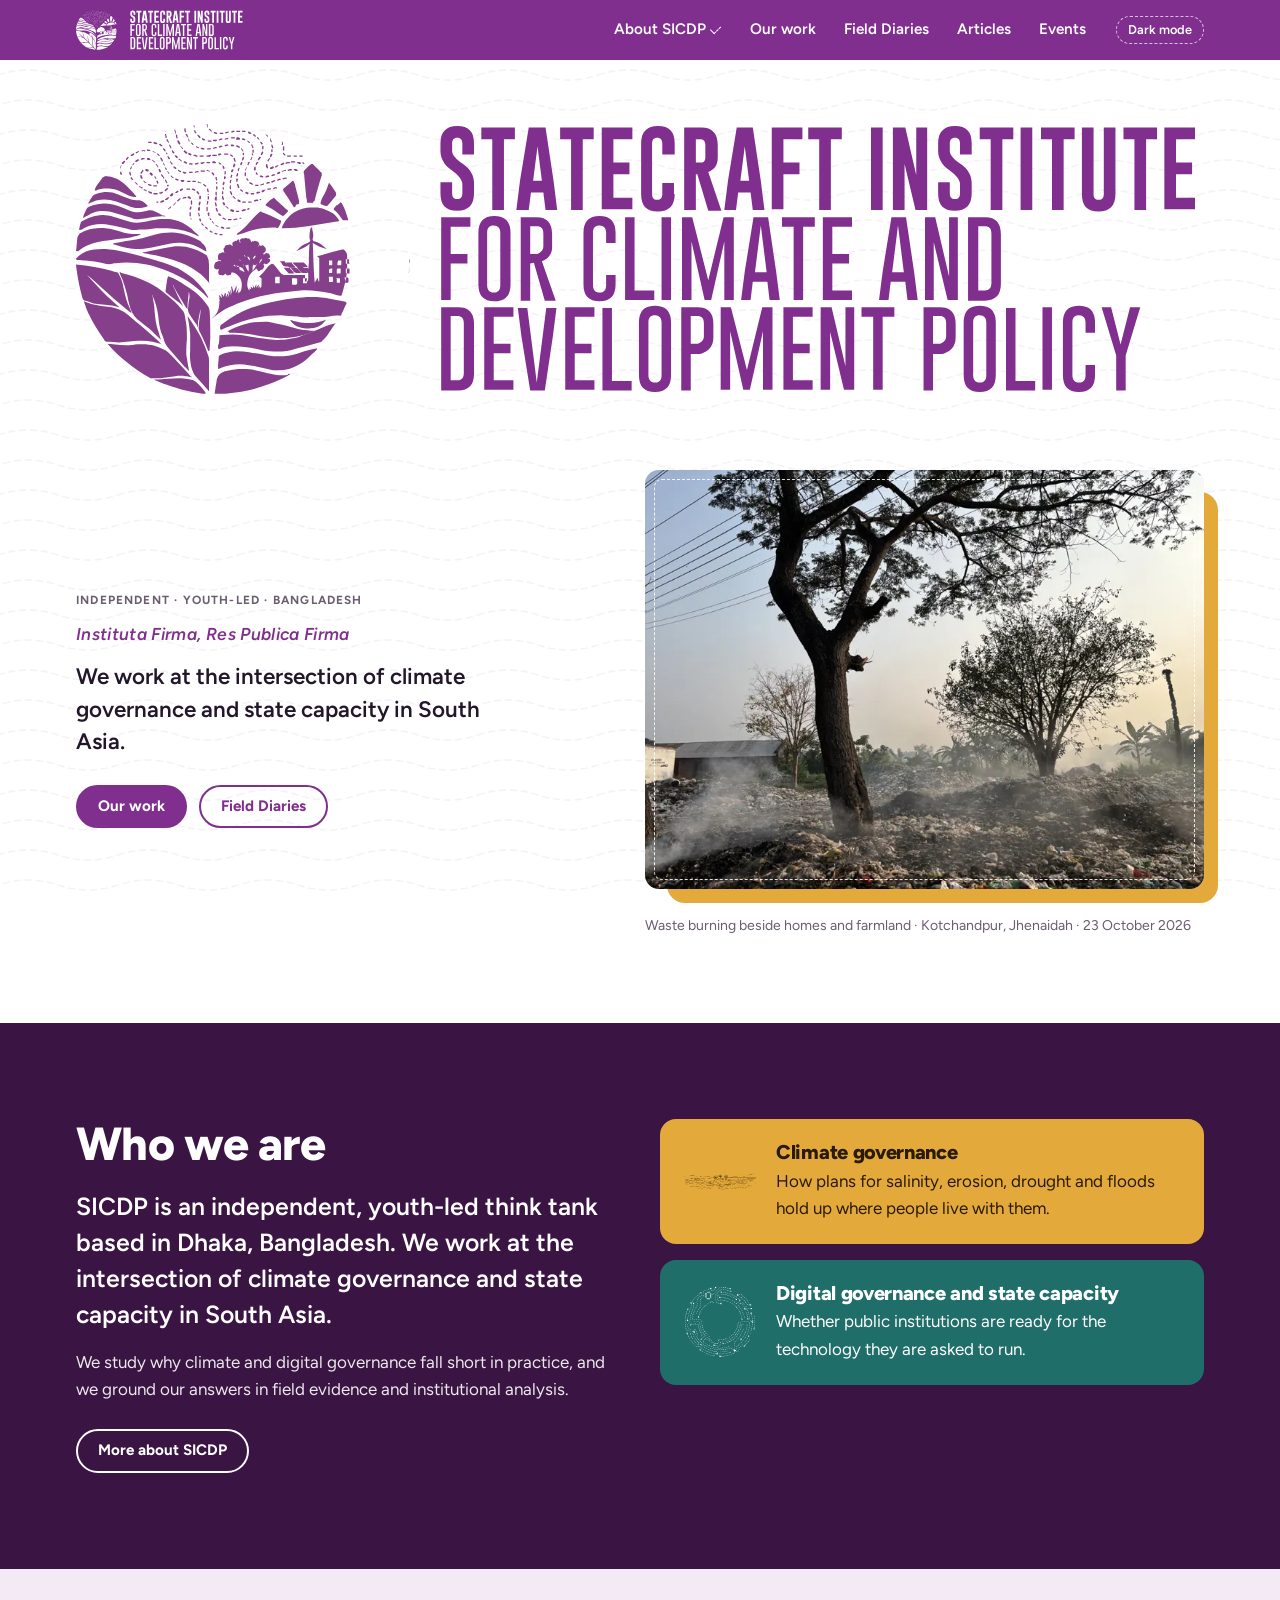
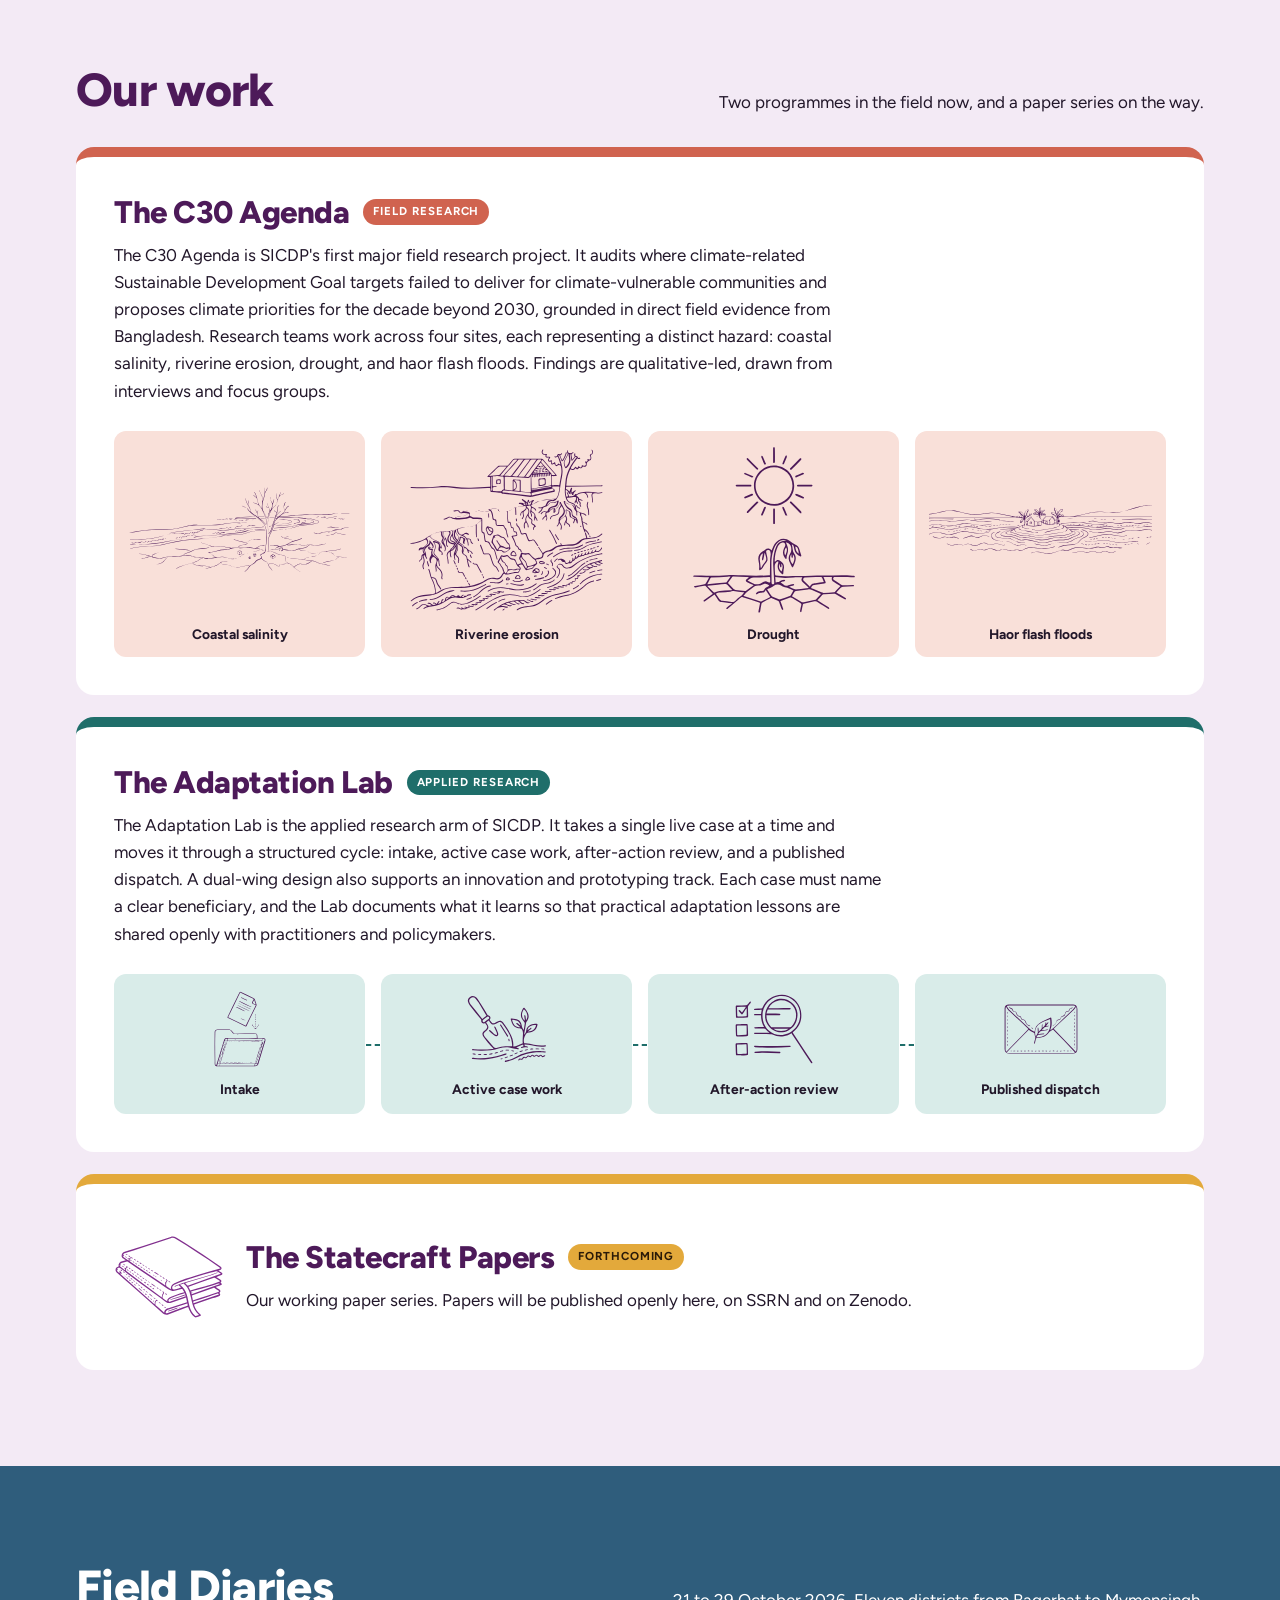
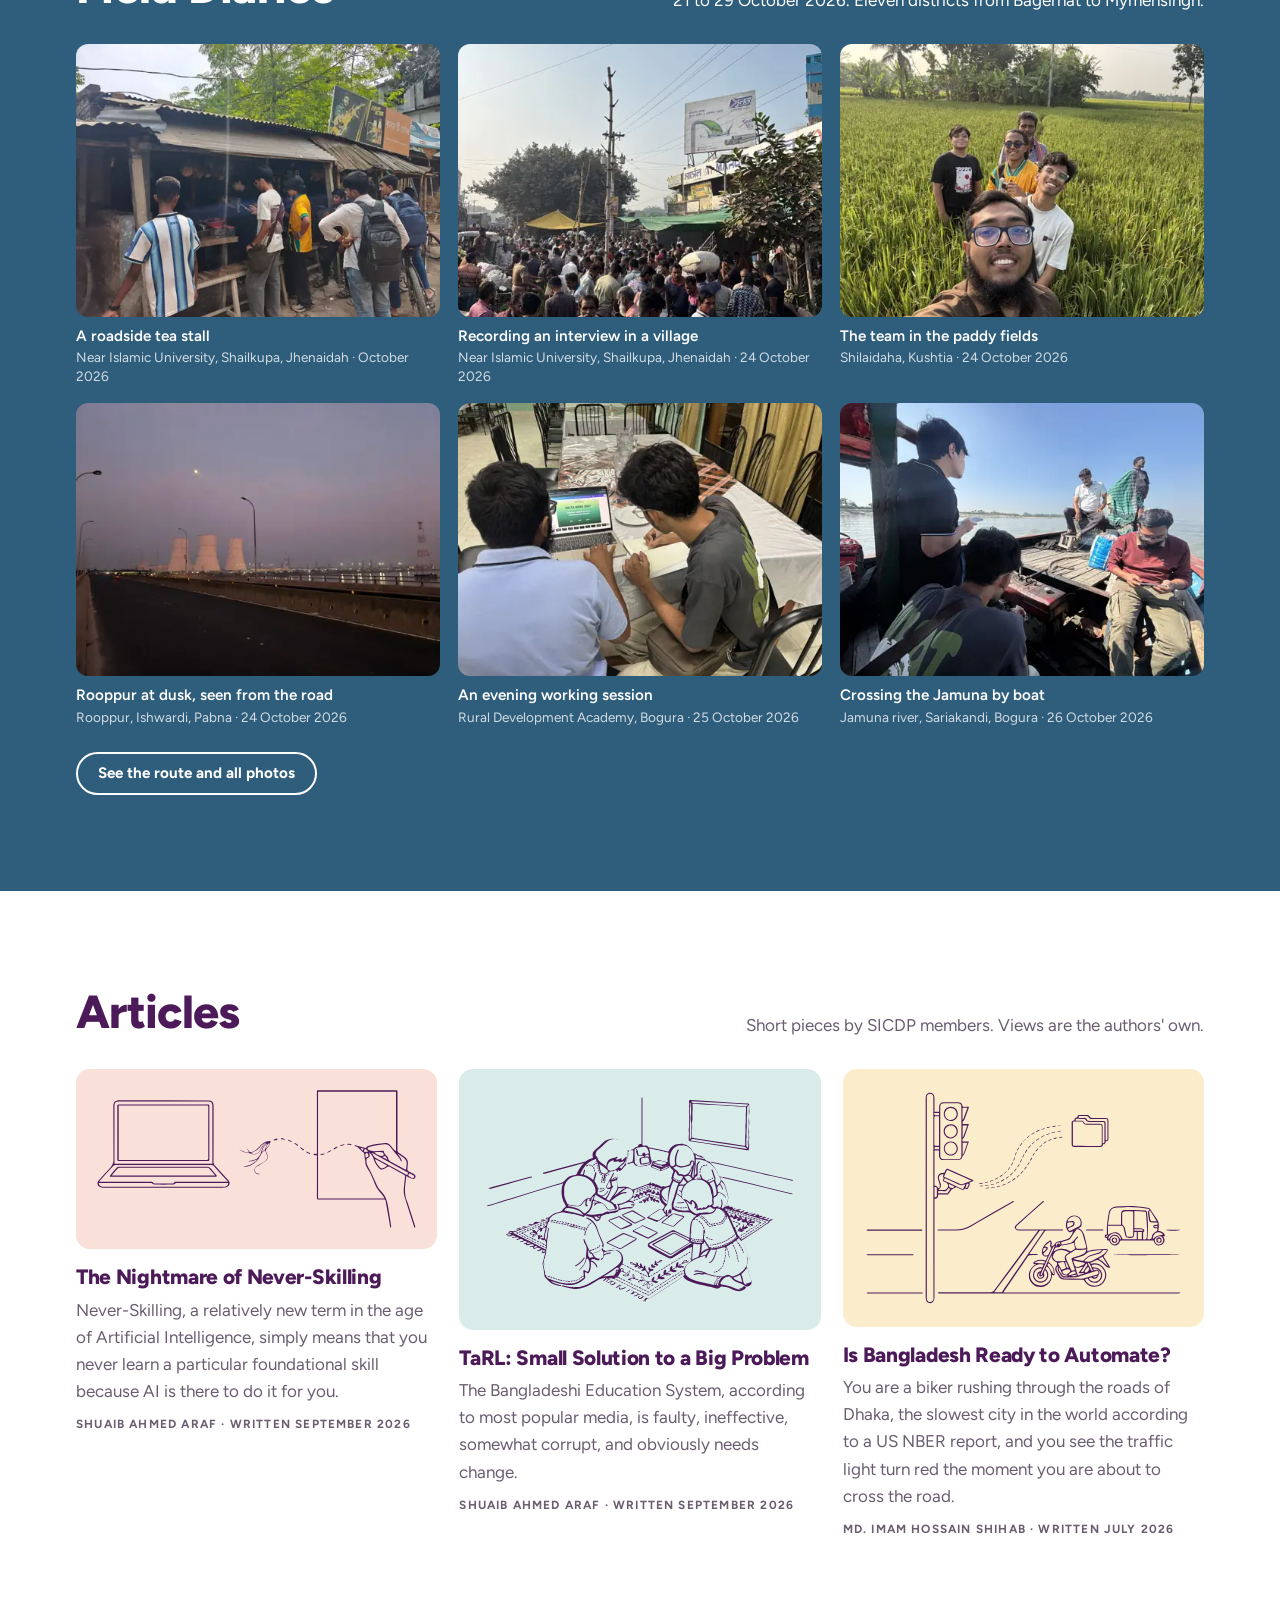
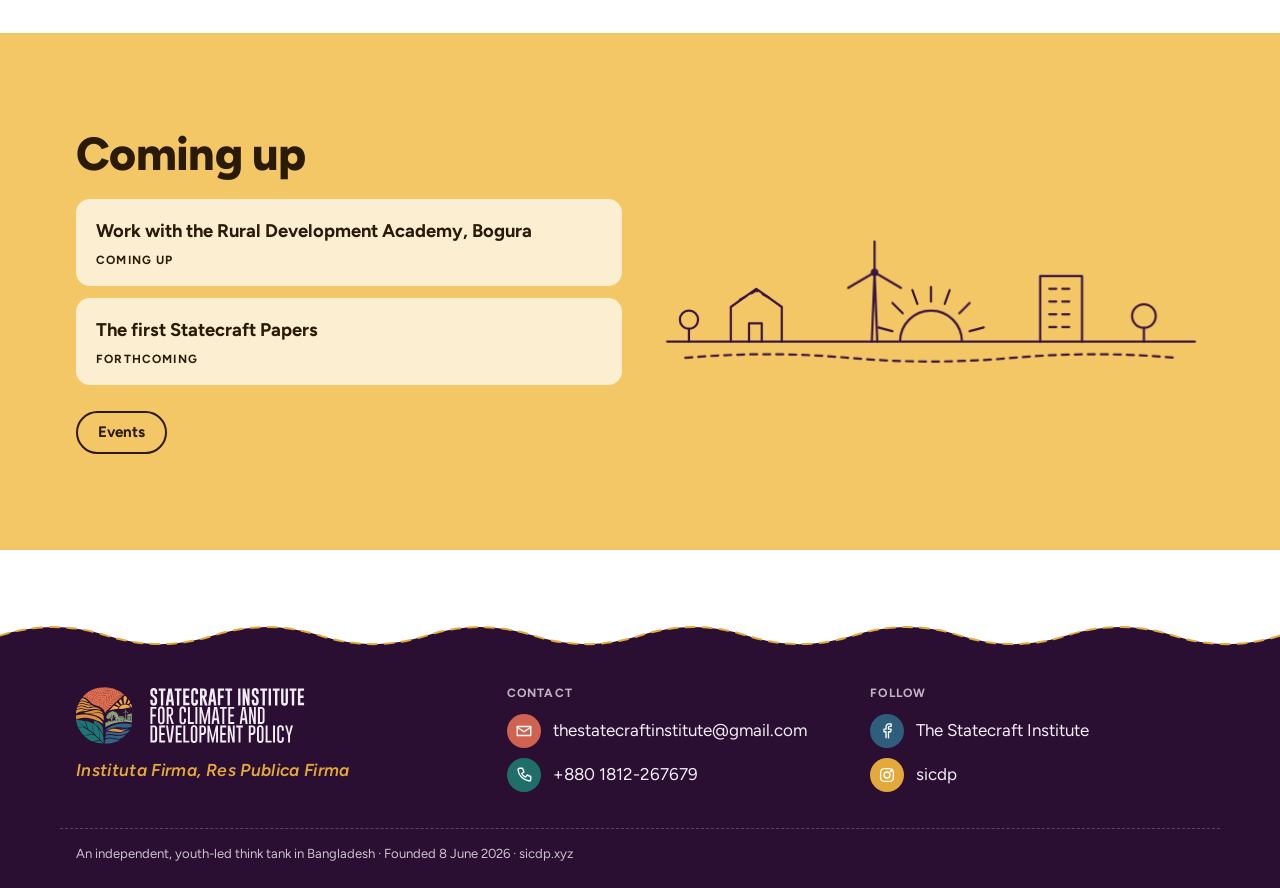
==== commit 7900f15b: "Restructure content for the site editor; new menu, about pages, events, articles, colour bands, phot" ====
--- a/site/index.html
+++ b/site/index.html
@@ -1,113 +1,92 @@
 <!doctype html>
-<html lang="en" class="no-js">
+<html lang="en">
 <head>
 <meta charset="utf-8">
 <meta name="viewport" content="width=device-width, initial-scale=1, viewport-fit=cover">
 <title>Statecraft Institute</title>
-<meta name="description" content="Statecraft Institute for Climate and Development Policy (SICDP): an independent, youth-led think tank in Dhaka working on climate governance and state capacity in South Asia.">
+<meta name="description" content="Statecraft Institute for Climate and Development Policy (SICDP): an independent, youth-led think tank in Bangladesh working on climate governance and state capacity in South Asia.">
 <meta name="theme-color" content="#812f8e" media="(prefers-color-scheme: light)">
 <meta name="theme-color" content="#141215" media="(prefers-color-scheme: dark)">
 <link rel="icon" href="assets/logo/emblem-purple.svg" type="image/svg+xml">
 <link rel="preconnect" href="https://fonts.googleapis.com"><link rel="preconnect" href="https://fonts.gstatic.com" crossorigin>
-<link rel="stylesheet" href="https://fonts.googleapis.com/css2?family=IBM+Plex+Mono:wght@500&family=Newsreader:ital,opsz,wght@0,6..72,400;0,6..72,500;1,6..72,400;1,6..72,500&family=Oswald:wght@500&family=Source+Sans+3:wght@400;600&display=swap">
+<link rel="stylesheet" href="https://fonts.googleapis.com/css2?family=Figtree:ital,wght@0,400;0,600;0,700;0,800;1,600&display=swap">
 <link rel="stylesheet" href="assets/site.css">
 </head>
 <body>
-<div class="weave" aria-hidden="true"></div>
+<div class="weave" aria-hidden="true"></div><div class="weave-glow" aria-hidden="true"></div>
 <header class="site"><div class="wrap bar">
-<a class="brand" href="index.html" aria-label="Statecraft Institute, home">
-<picture><source srcset="assets/logo/emblem-color.svg" media="(prefers-color-scheme: dark)"><img src="assets/logo/emblem-white.svg" alt="" width="46" height="46"></picture>
-<span class="wordmark">Statecraft Institute<small>for Climate and Development Policy</small></span></a>
+<a class="mini" href="index.html" aria-label="Statecraft Institute, home"><img class="logo-light" src="assets/logo/lockup-white.svg" alt="Statecraft Institute for Climate and Development Policy" width="300" height="76"><img class="logo-dark" src="assets/logo/lockup-dark.svg" alt="Statecraft Institute for Climate and Development Policy" width="300" height="76"></a>
 <button class="menu-btn" type="button" aria-expanded="false" aria-controls="nav">Menu</button>
-<nav class="main" id="nav" aria-label="Main"><ul><li><a href="index.html#about">About</a></li><li><a href="index.html#work">Our work</a></li><li><a href="field-diaries.html">Field Diaries</a></li><li><a href="index.html#writeups">Write-ups</a></li><li><a href="index.html#team">Team</a></li></ul></nav>
+<nav class="main" id="nav" aria-label="Main"><ul>
+<li class="drop"><button class="sub" type="button" aria-expanded="false">About SICDP <span class="caret" aria-hidden="true"></span></button><ul><li><a href="about/who-we-are.html">Who we are</a></li><li><a href="about/board-of-advisers.html">Board of Advisers</a></li><li><a href="about/international-advisers.html">International Advisers</a></li><li><a href="about/allies.html">Allies</a></li><li><a href="about/team.html">Team</a></li></ul></li>
+<li><a href="index.html#work">Our work</a></li><li><a href="field-diaries.html">Field Diaries</a></li><li><a href="index.html#articles">Articles</a></li><li><a href="events.html">Events</a></li>
+<li class="menu-only"><button class="theme-btn" type="button">Dark mode</button></li>
+</ul></nav>
+<button class="theme-btn" type="button">Dark mode</button>
 </div></header>
+<div class="masthead"><div class="wrap"><a class="lockup" href="index.html" aria-label="Statecraft Institute, home"><img class="logo-light" src="assets/logo/lockup-purple.svg" alt="Statecraft Institute for Climate and Development Policy" width="600" height="152"><img class="logo-dark" src="assets/logo/lockup-dark.svg" alt="Statecraft Institute for Climate and Development Policy" width="600" height="152"></a></div></div><main>
+<section class="wrap" aria-label="Introduction"><div class="hero">
+<div><p class="label eyebrow">Independent · Youth-led · Bangladesh</p><p class="motto">Instituta Firma, Res Publica Firma</p><p class="lede">We work at the intersection of climate governance and state capacity in South Asia.</p>
+<div class="cta"><a class="btn solid" href="#work">Our work</a><a class="btn" href="field-diaries.html">Field Diaries</a></div></div>
+<figure class="slides"><div class="holder"><div class="stage" data-seconds="3"><img class="show" src="assets/photos/hero-jamuna-buffaloes-1280.webp" srcset="assets/photos/hero-jamuna-buffaloes-768.webp 768w, assets/photos/hero-jamuna-buffaloes-1280.webp 1280w, assets/photos/hero-jamuna-buffaloes-1920.webp 1920w" sizes="(max-width: 860px) 100vw, 600px" alt="Buffaloes on a char in the Jamuna" data-caption="Buffaloes on a char in the Jamuna · Sariakandi, Bogura · 26 October 2026" width="1280" height="960" fetchpriority=high><img class="" src="assets/photos/hero-kotchandpur-burning-1280.webp" srcset="assets/photos/hero-kotchandpur-burning-768.webp 768w, assets/photos/hero-kotchandpur-burning-1280.webp 1280w, assets/photos/hero-kotchandpur-burning-1920.webp 1920w" sizes="(max-width: 860px) 100vw, 600px" alt="Waste burning beside homes and farmland" data-caption="Waste burning beside homes and farmland · Kotchandpur, Jhenaidah · 23 October 2026" width="1280" height="960" loading=lazy><img class="" src="assets/photos/hero-bau-paddy-1280.webp" srcset="assets/photos/hero-bau-paddy-768.webp 768w, assets/photos/hero-bau-paddy-1280.webp 1280w, assets/photos/hero-bau-paddy-1920.webp 1920w" sizes="(max-width: 860px) 100vw, 600px" alt="Paddy fields and power lines" data-caption="Paddy fields and power lines · Bangladesh Agricultural University, Mymensingh · October 2026" width="1280" height="960" loading=lazy><img class="" src="assets/photos/hero-sariakandi-boats-1280.webp" srcset="assets/photos/hero-sariakandi-boats-768.webp 768w, assets/photos/hero-sariakandi-boats-1280.webp 1280w, assets/photos/hero-sariakandi-boats-1920.webp 1920w" sizes="(max-width: 860px) 100vw, 600px" alt="Boats moored at the Jamuna ghat" data-caption="Boats moored at the Jamuna ghat · Sariakandi, Bogura · 26 October 2026" width="1280" height="960" loading=lazy><img class="" src="assets/photos/hero-rda-palms-1280.webp" srcset="assets/photos/hero-rda-palms-768.webp 768w, assets/photos/hero-rda-palms-1280.webp 1280w, assets/photos/hero-rda-palms-1920.webp 1920w" sizes="(max-width: 860px) 100vw, 600px" alt="An egret takes off on a road lined with betel-nut palms" data-caption="An egret takes off on a road lined with betel-nut palms · Rural Development Academy, Bogura · October 2026" width="1280" height="960" loading=lazy></div></div>
+<figcaption>Buffaloes on a char in the Jamuna · Sariakandi, Bogura · 26 October 2026</figcaption></figure>
+</div></section>
 
-<main>
-<section class="hero"><div class="wrap grid">
-<div>
-<p class="label">Independent · Youth-led · Dhaka, Bangladesh</p>
-<h1 style="margin-top:14px">Statecraft Institute<span>for Climate and Development Policy</span></h1>
-<p class="motto">Instituta Firma, Res Publica Firma</p>
-<p class="lede">We work at the intersection of climate governance and state capacity in South Asia.</p>
-<div class="cta"><a class="btn solid" href="#work">Our work</a><a class="btn" href="field-diaries.html">Field Diaries</a></div>
-</div>
-<figure class="stitched" data-heroes='[{&quot;slug&quot;: &quot;hero-jamuna-buffaloes&quot;, &quot;alt&quot;: &quot;Buffaloes on a char in the Jamuna&quot;, &quot;caption&quot;: &quot;Buffaloes on a char in the Jamuna \u00b7 Sariakandi, Bogura \u00b7 26 October 2026&quot;}, {&quot;slug&quot;: &quot;hero-kotchandpur-burning&quot;, &quot;alt&quot;: &quot;Waste burning beside homes and farmland&quot;, &quot;caption&quot;: &quot;Waste burning beside homes and farmland \u00b7 Kotchandpur, Jhenaidah \u00b7 23 October 2026&quot;}, {&quot;slug&quot;: &quot;hero-bau-paddy&quot;, &quot;alt&quot;: &quot;Paddy fields and power lines&quot;, &quot;caption&quot;: &quot;Paddy fields and power lines \u00b7 Bangladesh Agricultural University, Mymensingh \u00b7 October 2026&quot;}, {&quot;slug&quot;: &quot;hero-sariakandi-boats&quot;, &quot;alt&quot;: &quot;Boats moored at the Jamuna ghat&quot;, &quot;caption&quot;: &quot;Boats moored at the Jamuna ghat \u00b7 Sariakandi, Bogura \u00b7 26 October 2026&quot;}, {&quot;slug&quot;: &quot;hero-rda-palms&quot;, &quot;alt&quot;: &quot;An egret takes off on a road lined with betel-nut palms&quot;, &quot;caption&quot;: &quot;An egret takes off on a road lined with betel-nut palms \u00b7 Rural Development Academy, Bogura \u00b7 October 2026&quot;}]' data-base="assets/photos/">
-<img src="assets/photos/hero-jamuna-buffaloes-1280.webp" srcset="assets/photos/hero-jamuna-buffaloes-768.webp 768w, assets/photos/hero-jamuna-buffaloes-1280.webp 1280w, assets/photos/hero-jamuna-buffaloes-1920.webp 1920w" sizes="(max-width: 820px) 100vw, 600px" alt="Buffaloes on a char in the Jamuna" width="1280" height="960" fetchpriority="high">
-<figcaption>Buffaloes on a char in the Jamuna · Sariakandi, Bogura · 26 October 2026</figcaption></figure>
-</div>
-<div class="wrap" style="margin-top:34px"><svg class="seam sew " viewBox="0 0 1200 24" preserveAspectRatio="none" aria-hidden="true"><path d="M0 12 Q 50 2 100 12 Q 150 22 200 12 Q 250 2 300 12 Q 350 22 400 12 Q 450 2 500 12 Q 550 22 600 12 Q 650 2 700 12 Q 750 22 800 12 Q 850 2 900 12 Q 950 22 1000 12 Q 1050 2 1100 12 Q 1150 22 1200 12"/></svg></div></section>
-
-<section class="block" id="about"><div class="wrap">
-<div class="block-head"><h2>Who we are</h2></div>
-<div class="prose"><p>SICDP is an independent, youth-led think tank based in Dhaka, Bangladesh. We work at the intersection of climate governance and state capacity in South Asia.</p>
-<p>We study why climate and digital governance fall short in practice, and we ground our answers in field evidence and institutional analysis.</p></div>
+<section class="band on-dark" id="about" style="margin-top:clamp(40px,6vw,72px)"><div class="wrap split">
+<div><h2>Who we are</h2><p class="intro" style="margin-top:18px">SICDP is an independent, youth-led think tank based in Dhaka, Bangladesh. We work at the intersection of climate governance and state capacity in South Asia.</p>
+<p>We study why climate and digital governance fall short in practice, and we ground our answers in field evidence and institutional analysis.</p>
+<div class="cta"><a class="btn" href="about/who-we-are.html">More about SICDP</a></div></div>
 <div class="focus">
-<div class="card stitched"><div class="art " aria-hidden="true" style="-webkit-mask-image:url(assets/art/hazard-haor.svg);mask-image:url(assets/art/hazard-haor.svg);--ar:4.314"></div><div><h3>Climate governance</h3><p>How plans for salinity, erosion, drought and floods hold up where people live with them.</p></div></div>
-<div class="card stitched"><div class="art " aria-hidden="true" style="-webkit-mask-image:url(assets/art/stitch-circuit.svg);mask-image:url(assets/art/stitch-circuit.svg);--ar:0.994"></div><div><h3>Digital governance and state capacity</h3><p>Whether public institutions are ready for the technology they are asked to run.</p></div></div>
+<div class="card saffron"><div class="art" aria-hidden="true" style="-webkit-mask-image:url(assets/art/hazard-haor.svg);mask-image:url(assets/art/hazard-haor.svg);--ar:4.314;"></div><div><h3>Climate governance</h3><p>How plans for salinity, erosion, drought and floods hold up where people live with them.</p></div></div>
+<div class="card teal"><div class="art" aria-hidden="true" style="-webkit-mask-image:url(assets/art/stitch-circuit.svg);mask-image:url(assets/art/stitch-circuit.svg);--ar:0.994;"></div><div><h3>Digital governance and state capacity</h3><p>Whether public institutions are ready for the technology they are asked to run.</p></div></div>
 </div></div></section>
 
-<section class="block" id="work" style="background:var(--tint)"><div class="wrap">
-<div class="block-head"><h2>Our work</h2><p>Two programmes in the field now, and a paper series on the way.</p></div>
+<section class="band on-lilac" id="work"><div class="wrap">
+<div class="head"><h2>Our work</h2><p>Two programmes in the field now, and a paper series on the way.</p></div>
 <div class="work">
-<article class="programme stitched"><header><h3>The C30 Agenda</h3><span class="status">Field research</span></header>
+<article class="programme coral"><header><h3>The C30 Agenda</h3><span class="chip">Field research</span></header>
 <p>The C30 Agenda is SICDP's first major field research project. It audits where climate-related Sustainable Development Goal targets failed to deliver for climate-vulnerable communities and proposes climate priorities for the decade beyond 2030, grounded in direct field evidence from Bangladesh. Research teams work across four sites, each representing a distinct hazard: coastal salinity, riverine erosion, drought, and haor flash floods. Findings are qualitative-led, drawn from interviews and focus groups.</p>
-<div class="hazards"><figure><div class="art " role="img" aria-label="Coastal salinity" style="-webkit-mask-image:url(assets/art/hazard-salinity.svg);mask-image:url(assets/art/hazard-salinity.svg);--ar:2.452"></div><figcaption>Coastal salinity</figcaption></figure><figure><div class="art " role="img" aria-label="Riverine erosion" style="-webkit-mask-image:url(assets/art/hazard-erosion.svg);mask-image:url(assets/art/hazard-erosion.svg);--ar:1.183"></div><figcaption>Riverine erosion</figcaption></figure><figure><div class="art " role="img" aria-label="Drought" style="-webkit-mask-image:url(assets/art/hazard-drought.svg);mask-image:url(assets/art/hazard-drought.svg);--ar:0.978"></div><figcaption>Drought</figcaption></figure><figure><div class="art " role="img" aria-label="Haor flash floods" style="-webkit-mask-image:url(assets/art/hazard-haor.svg);mask-image:url(assets/art/hazard-haor.svg);--ar:4.314"></div><figcaption>Haor flash floods</figcaption></figure></div></article>
-<article class="programme stitched"><header><h3>The Adaptation Lab</h3><span class="status">Applied research</span></header>
+<div class="hazards"><figure><div class="art" role="img" aria-label="Coastal salinity" style="-webkit-mask-image:url(assets/art/hazard-salinity.svg);mask-image:url(assets/art/hazard-salinity.svg);--ar:2.452;"></div><figcaption>Coastal salinity</figcaption></figure><figure><div class="art" role="img" aria-label="Riverine erosion" style="-webkit-mask-image:url(assets/art/hazard-erosion.svg);mask-image:url(assets/art/hazard-erosion.svg);--ar:1.183;"></div><figcaption>Riverine erosion</figcaption></figure><figure><div class="art" role="img" aria-label="Drought" style="-webkit-mask-image:url(assets/art/hazard-drought.svg);mask-image:url(assets/art/hazard-drought.svg);--ar:0.978;"></div><figcaption>Drought</figcaption></figure><figure><div class="art" role="img" aria-label="Haor flash floods" style="-webkit-mask-image:url(assets/art/hazard-haor.svg);mask-image:url(assets/art/hazard-haor.svg);--ar:4.314;"></div><figcaption>Haor flash floods</figcaption></figure></div></article>
+<article class="programme teal"><header><h3>The Adaptation Lab</h3><span class="chip">Applied research</span></header>
 <p>The Adaptation Lab is the applied research arm of SICDP. It takes a single live case at a time and moves it through a structured cycle: intake, active case work, after-action review, and a published dispatch. A dual-wing design also supports an innovation and prototyping track. Each case must name a clear beneficiary, and the Lab documents what it learns so that practical adaptation lessons are shared openly with practitioners and policymakers.</p>
-<ol class="steps"><li><div class="art " aria-hidden="true" style="-webkit-mask-image:url(assets/art/lab-intake.svg);mask-image:url(assets/art/lab-intake.svg);--ar:0.708"></div><span>Intake</span></li><li><div class="art " aria-hidden="true" style="-webkit-mask-image:url(assets/art/lab-casework.svg);mask-image:url(assets/art/lab-casework.svg);--ar:1.176"></div><span>Active case work</span></li><li><div class="art " aria-hidden="true" style="-webkit-mask-image:url(assets/art/lab-review.svg);mask-image:url(assets/art/lab-review.svg);--ar:1.110"></div><span>After-action review</span></li><li><div class="art " aria-hidden="true" style="-webkit-mask-image:url(assets/art/lab-dispatch.svg);mask-image:url(assets/art/lab-dispatch.svg);--ar:1.408"></div><span>Published dispatch</span></li></ol></article>
-<article class="programme stitched open"><div class="papers"><div class="art " aria-hidden="true" style="-webkit-mask-image:url(assets/art/papers.svg);mask-image:url(assets/art/papers.svg);--ar:1.308"></div><div><header><h3>The Statecraft Papers</h3><span class="status">Forthcoming</span></header>
+<ol class="steps"><li><div class="art" aria-hidden="true" style="-webkit-mask-image:url(assets/art/lab-intake.svg);mask-image:url(assets/art/lab-intake.svg);--ar:0.708;"></div><span>Intake</span></li><li><div class="art" aria-hidden="true" style="-webkit-mask-image:url(assets/art/lab-casework.svg);mask-image:url(assets/art/lab-casework.svg);--ar:1.176;"></div><span>Active case work</span></li><li><div class="art" aria-hidden="true" style="-webkit-mask-image:url(assets/art/lab-review.svg);mask-image:url(assets/art/lab-review.svg);--ar:1.110;"></div><span>After-action review</span></li><li><div class="art" aria-hidden="true" style="-webkit-mask-image:url(assets/art/lab-dispatch.svg);mask-image:url(assets/art/lab-dispatch.svg);--ar:1.408;"></div><span>Published dispatch</span></li></ol></article>
+<article class="programme saffron"><div class="papers"><div class="art" aria-hidden="true" style="-webkit-mask-image:url(assets/art/papers.svg);mask-image:url(assets/art/papers.svg);--ar:1.308;"></div><div><header><h3>The Statecraft Papers</h3><span class="chip">Forthcoming</span></header>
 <p>Our working paper series. Papers will be published openly here, on SSRN and on Zenodo.</p></div></div></article>
 </div></div></section>
 
-<section class="block" id="field"><div class="wrap">
-<div class="block-head"><h2>Field Diaries</h2><p>Eight days, eleven districts, from Bagerhat to Mymensingh. October 2026.</p></div>
-<div class="photos"><figure><div class="frame"><img src="assets/photos/kotchandpur-tea-stall-960.webp" srcset="assets/photos/kotchandpur-tea-stall-480.webp 480w, assets/photos/kotchandpur-tea-stall-960.webp 960w" sizes="(max-width: 480px) 100vw, (max-width: 860px) 50vw, 360px" alt="A roadside tea stall" loading="lazy" decoding="async" width="960" height="720"></div><figcaption>A roadside tea stall<span class="label">Kotchandpur, Jhenaidah · 23 Oct 2026</span></figcaption></figure><figure><div class="frame"><img src="assets/photos/iu-village-interview-960.webp" srcset="assets/photos/iu-village-interview-480.webp 480w, assets/photos/iu-village-interview-960.webp 960w" sizes="(max-width: 480px) 100vw, (max-width: 860px) 50vw, 360px" alt="Recording an interview in a village" loading="lazy" decoding="async" width="960" height="720"></div><figcaption>Recording an interview in a village<span class="label">Near Islamic University, Kushtia · 24 Oct 2026</span></figcaption></figure><figure><div class="frame"><img src="assets/photos/shilaidaha-fields-960.webp" srcset="assets/photos/shilaidaha-fields-480.webp 480w, assets/photos/shilaidaha-fields-960.webp 960w" sizes="(max-width: 480px) 100vw, (max-width: 860px) 50vw, 360px" alt="The team in the paddy fields" loading="lazy" decoding="async" width="960" height="720"></div><figcaption>The team in the paddy fields<span class="label">Shilaidaha, Kushtia · 24 Oct 2026</span></figcaption></figure><figure><div class="frame"><img src="assets/photos/rooppur-960.webp" srcset="assets/photos/rooppur-480.webp 480w, assets/photos/rooppur-960.webp 960w" sizes="(max-width: 480px) 100vw, (max-width: 860px) 50vw, 360px" alt="Rooppur at dusk, seen from the road" loading="lazy" decoding="async" width="960" height="720"></div><figcaption>Rooppur at dusk, seen from the road<span class="label">Rooppur, Ishwardi, Pabna · 24 Oct 2026</span></figcaption></figure><figure><div class="frame"><img src="assets/photos/rda-working-session-960.webp" srcset="assets/photos/rda-working-session-480.webp 480w, assets/photos/rda-working-session-960.webp 960w" sizes="(max-width: 480px) 100vw, (max-width: 860px) 50vw, 360px" alt="An evening working session" loading="lazy" decoding="async" width="960" height="720"></div><figcaption>An evening working session<span class="label">Rural Development Academy, Bogura · 25 Oct 2026</span></figcaption></figure><figure><div class="frame"><img src="assets/photos/jamuna-crossing-960.webp" srcset="assets/photos/jamuna-crossing-480.webp 480w, assets/photos/jamuna-crossing-960.webp 960w" sizes="(max-width: 480px) 100vw, (max-width: 860px) 50vw, 360px" alt="Crossing the Jamuna by boat" loading="lazy" decoding="async" width="960" height="720"></div><figcaption>Crossing the Jamuna by boat<span class="label">Jamuna river, Sariakandi, Bogura · 26 Oct 2026</span></figcaption></figure></div>
-<p class="more"><a class="btn" href="field-diaries.html">See the route and all photos</a></p>
+<section class="band on-blue" id="field"><div class="wrap">
+<div class="head"><h2>Field Diaries</h2><p>21 to 29 October 2026. Eleven districts from Bagerhat to Mymensingh.</p></div>
+<div class="photos"><figure><a href="field-diaries.html"><div class="frame"><img src="assets/photos/shailkupa-tea-stall-960.webp" srcset="assets/photos/shailkupa-tea-stall-480.webp 480w, assets/photos/shailkupa-tea-stall-960.webp 960w" sizes="(max-width: 480px) 100vw, (max-width: 860px) 50vw, 380px" alt="A roadside tea stall" loading="lazy" decoding="async" width="960" height="720"></div></a><figcaption>A roadside tea stall<span>Near Islamic University, Shailkupa, Jhenaidah · October 2026</span></figcaption></figure><figure><a href="field-diaries.html"><div class="frame"><img src="assets/photos/iu-village-interview-960.webp" srcset="assets/photos/iu-village-interview-480.webp 480w, assets/photos/iu-village-interview-960.webp 960w" sizes="(max-width: 480px) 100vw, (max-width: 860px) 50vw, 380px" alt="Recording an interview in a village" loading="lazy" decoding="async" width="960" height="720"></div></a><figcaption>Recording an interview in a village<span>Near Islamic University, Shailkupa, Jhenaidah · 24 October 2026</span></figcaption></figure><figure><a href="field-diaries.html"><div class="frame"><img src="assets/photos/shilaidaha-fields-960.webp" srcset="assets/photos/shilaidaha-fields-480.webp 480w, assets/photos/shilaidaha-fields-960.webp 960w" sizes="(max-width: 480px) 100vw, (max-width: 860px) 50vw, 380px" alt="The team in the paddy fields" loading="lazy" decoding="async" width="960" height="720"></div></a><figcaption>The team in the paddy fields<span>Shilaidaha, Kushtia · 24 October 2026</span></figcaption></figure><figure><a href="field-diaries.html"><div class="frame"><img src="assets/photos/rooppur-960.webp" srcset="assets/photos/rooppur-480.webp 480w, assets/photos/rooppur-960.webp 960w" sizes="(max-width: 480px) 100vw, (max-width: 860px) 50vw, 380px" alt="Rooppur at dusk, seen from the road" loading="lazy" decoding="async" width="960" height="720"></div></a><figcaption>Rooppur at dusk, seen from the road<span>Rooppur, Ishwardi, Pabna · 24 October 2026</span></figcaption></figure><figure><a href="field-diaries.html"><div class="frame"><img src="assets/photos/rda-working-session-960.webp" srcset="assets/photos/rda-working-session-480.webp 480w, assets/photos/rda-working-session-960.webp 960w" sizes="(max-width: 480px) 100vw, (max-width: 860px) 50vw, 380px" alt="An evening working session" loading="lazy" decoding="async" width="960" height="720"></div></a><figcaption>An evening working session<span>Rural Development Academy, Bogura · 25 October 2026</span></figcaption></figure><figure><a href="field-diaries.html"><div class="frame"><img src="assets/photos/jamuna-crossing-960.webp" srcset="assets/photos/jamuna-crossing-480.webp 480w, assets/photos/jamuna-crossing-960.webp 960w" sizes="(max-width: 480px) 100vw, (max-width: 860px) 50vw, 380px" alt="Crossing the Jamuna by boat" loading="lazy" decoding="async" width="960" height="720"></div></a><figcaption>Crossing the Jamuna by boat<span>Jamuna river, Sariakandi, Bogura · 26 October 2026</span></figcaption></figure></div>
+<p class="cta"><a class="btn" style="color:#fff;border-color:#fff" href="field-diaries.html">See the route and all photos</a></p>
 </div></section>
 
-<section class="block" id="writeups" style="background:var(--tint)"><div class="wrap">
-<div class="block-head"><h2>Write-ups</h2><p>Short pieces by SICDP members. Views are the authors' own.</p></div>
-<div class="writeups"><a class="writeup stitched" href="write-ups/is-bangladesh-ready-to-automate.html"><div class="thumb"><div class="art " role="img" aria-label="A traffic light with an AI camera, a motorbike and an auto-rickshaw at a Dhaka intersection" style="-webkit-mask-image:url(assets/art/thumb-automate.svg);mask-image:url(assets/art/thumb-automate.svg);--ar:1.467"></div></div><h3>Is Bangladesh Ready to Automate?</h3><p>You are a biker rushing through the roads of Dhaka, the slowest city in the world according to a US NBER report, and you see the traffic light turn red the moment you are about to cross the road.</p><span class="label">Md. Imam Hossain Shihab · Written July 2026</span></a><a class="writeup stitched" href="write-ups/tarl.html"><div class="thumb"><div class="art " role="img" aria-label="Children in a small group learning with flashcards" style="-webkit-mask-image:url(assets/art/thumb-tarl.svg);mask-image:url(assets/art/thumb-tarl.svg);--ar:1.448"></div></div><h3>TaRL: Small Solution to a Big Problem</h3><p>The Bangladeshi Education System, according to most popular media, is faulty, ineffective, somewhat corrupt, and obviously needs change.</p><span class="label">Shuaib Ahmed Araf · Written September 2026</span></a><a class="writeup stitched" href="write-ups/never-skilling.html"><div class="thumb"><div class="art " role="img" aria-label="A thread running from a pencil towards a laptop, cut halfway" style="-webkit-mask-image:url(assets/art/thumb-neverskilling.svg);mask-image:url(assets/art/thumb-neverskilling.svg);--ar:2.254"></div></div><h3>The Nightmare of Never-Skilling</h3><p>Never-Skilling, a relatively new term in the age of Artificial Intelligence, simply means that you never learn a particular foundational skill because AI is there to do it for you.</p><span class="label">Shuaib Ahmed Araf · Written September 2026</span></a></div>
+<section class="band" id="articles"><div class="wrap">
+<div class="head"><h2>Articles</h2><p class="muted">Short pieces by SICDP members. Views are the authors' own.</p></div>
+<div class="articles"><a class="article-card" href="articles/never-skilling.html"><div class="thumb"><div class="art" aria-hidden="true" style="-webkit-mask-image:url(assets/art/thumb-neverskilling.svg);mask-image:url(assets/art/thumb-neverskilling.svg);--ar:2.254;"></div></div><h3>The Nightmare of Never-Skilling</h3><p>Never-Skilling, a relatively new term in the age of Artificial Intelligence, simply means that you never learn a particular foundational skill because AI is there to do it for you.</p><span class="label">Shuaib Ahmed Araf · Written September 2026</span></a><a class="article-card" href="articles/tarl.html"><div class="thumb"><div class="art" aria-hidden="true" style="-webkit-mask-image:url(assets/art/thumb-tarl.svg);mask-image:url(assets/art/thumb-tarl.svg);--ar:1.448;"></div></div><h3>TaRL: Small Solution to a Big Problem</h3><p>The Bangladeshi Education System, according to most popular media, is faulty, ineffective, somewhat corrupt, and obviously needs change.</p><span class="label">Shuaib Ahmed Araf · Written September 2026</span></a><a class="article-card" href="articles/is-bangladesh-ready-to-automate.html"><div class="thumb"><div class="art" aria-hidden="true" style="-webkit-mask-image:url(assets/art/thumb-automate.svg);mask-image:url(assets/art/thumb-automate.svg);--ar:1.467;"></div></div><h3>Is Bangladesh Ready to Automate?</h3><p>You are a biker rushing through the roads of Dhaka, the slowest city in the world according to a US NBER report, and you see the traffic light turn red the moment you are about to cross the road.</p><span class="label">Md. Imam Hossain Shihab · Written July 2026</span></a></div>
 </div></section>
 
-<section class="block" id="coming"><div class="wrap coming">
-<div><div class="block-head" style="margin-bottom:18px"><h2>Coming up</h2></div>
-<ul><li><strong>Work with the Rural Development Academy, Bogura</strong><span class="label">Forthcoming</span></li>
-<li><strong>The first Statecraft Papers</strong><span class="label">Forthcoming</span></li></ul></div>
-<svg class="skyline decor" viewBox="0 0 600 190" role="img" aria-label="A small house with solar panels, a wind turbine and a building under a rising sun">
+<section class="band on-sun" id="coming"><div class="wrap coming">
+<div><div class="head" style="margin-bottom:18px"><h2>Coming up</h2></div><ul><li><strong>Work with the Rural Development Academy, Bogura</strong><span class="label">Coming up</span></li><li><strong>The first Statecraft Papers</strong><span class="label">Forthcoming</span></li></ul>
+<p class="cta"><a class="btn" style="color:var(--on-sun);border-color:var(--on-sun)" href="events.html">Events</a></p></div>
+<svg class="skyline" viewBox="0 0 600 190" role="img" aria-label="A small house with solar panels, a wind turbine and a building under a rising sun">
 <defs><clipPath id="horizon"><rect x="0" y="0" width="600" height="150"/></clipPath></defs>
 <g clip-path="url(#horizon)"><g class="sun"><circle class="s" cx="300" cy="150" r="34"/><path class="s ray" style="--i:0" d="M342.5 138.6 L358.0 134.5"/><path class="s ray" style="--i:1" d="M331.1 118.9 L342.4 107.6"/><path class="s ray" style="--i:2" d="M315.0 108.7 L320.5 93.6"/><path class="s ray" style="--i:3" d="M300.0 106.0 L300.0 90.0"/><path class="s ray" style="--i:4" d="M285.0 108.7 L279.5 93.6"/><path class="s ray" style="--i:5" d="M268.9 118.9 L257.6 107.6"/><path class="s ray" style="--i:6" d="M257.5 138.6 L242.0 134.5"/></g></g>
-<path class="s" d="M10 150 H590"/>
-<path class="s d" d="M30 168 Q 120 160 210 168 T 390 168 T 570 168"/>
-<g transform="translate(80 0)"><path class="s" d="M0 150 V112 L28 92 L56 112 V150"/><path class="s" d="M6 108 L28 92 L50 108"/><path class="s d" d="M10 104 L28 94 L46 104"/><path class="s" d="M20 150 V130 H34 V150"/></g>
+<path class="s" d="M10 150 H590"/><path class="s d" d="M30 168 Q 120 160 210 168 T 390 168 T 570 168"/>
+<g transform="translate(80 0)"><path class="s" d="M0 150 V112 L28 92 L56 112 V150"/><path class="s d" d="M10 104 L28 94 L46 104"/><path class="s" d="M20 150 V130 H34 V150"/></g>
 <g transform="translate(205 0)"><path class="s" d="M30 150 L33 74 L36 150"/><g class="blades"><path class="s" d="M33 74 L33 40"/><path class="s" d="M33 74 L62 91"/><path class="s" d="M33 74 L4 91"/><circle class="s" cx="33" cy="74" r="3"/></g></g>
 <g transform="translate(420 0)"><path class="s" d="M0 150 V78 H46 V150"/><path class="s d" d="M10 92 H36 M10 106 H36 M10 120 H36 M10 134 H36"/></g>
 <g transform="translate(520 0)"><circle class="s" cx="14" cy="122" r="13"/><path class="s" d="M14 135 V150"/></g>
-<g transform="translate(20 0)"><circle class="s" cx="14" cy="126" r="10"/><path class="s" d="M14 136 V150"/></g>
-</svg>
+<g transform="translate(20 0)"><circle class="s" cx="14" cy="126" r="10"/><path class="s" d="M14 136 V150"/></g></svg>
 </div></section>
-
-<section class="block" id="team" style="background:var(--tint)"><div class="wrap">
-<div class="block-head"><h2>Team</h2><p>Profiles are being prepared and will appear here.</p></div>
-<div class="people"><div class="seat stitched open"><div class="art " aria-hidden="true" style="-webkit-mask-image:url(assets/art/seat.svg);mask-image:url(assets/art/seat.svg);--ar:0.994"></div><h3>Profile in preparation</h3><p>Team member</p></div><div class="seat stitched open"><div class="art " aria-hidden="true" style="-webkit-mask-image:url(assets/art/seat.svg);mask-image:url(assets/art/seat.svg);--ar:0.994"></div><h3>Profile in preparation</h3><p>Team member</p></div><div class="seat stitched open"><div class="art " aria-hidden="true" style="-webkit-mask-image:url(assets/art/seat.svg);mask-image:url(assets/art/seat.svg);--ar:0.994"></div><h3>Profile in preparation</h3><p>Team member</p></div><div class="seat stitched open"><div class="art " aria-hidden="true" style="-webkit-mask-image:url(assets/art/seat.svg);mask-image:url(assets/art/seat.svg);--ar:0.994"></div><h3>Profile in preparation</h3><p>Team member</p></div></div>
-</div></section>
-
-<section class="block" id="advisory"><div class="wrap">
-<div class="block-head"><h2>Advisory Board</h2><p>We are forming our advisory board. Each seat stays open until the right person agrees to join.</p></div>
-<div class="people"><div class="seat stitched open"><div class="art " aria-hidden="true" style="-webkit-mask-image:url(assets/art/seat.svg);mask-image:url(assets/art/seat.svg);--ar:0.994"></div><h3>Climate &amp; Disaster Governance</h3><p>Seat open</p></div><div class="seat stitched open"><div class="art " aria-hidden="true" style="-webkit-mask-image:url(assets/art/seat.svg);mask-image:url(assets/art/seat.svg);--ar:0.994"></div><h3>Rural Development &amp; Char Lands</h3><p>Seat open</p></div><div class="seat stitched open"><div class="art " aria-hidden="true" style="-webkit-mask-image:url(assets/art/seat.svg);mask-image:url(assets/art/seat.svg);--ar:0.994"></div><h3>Public Administration &amp; Digital Governance</h3><p>Seat open</p></div><div class="seat stitched open"><div class="art " aria-hidden="true" style="-webkit-mask-image:url(assets/art/seat.svg);mask-image:url(assets/art/seat.svg);--ar:0.994"></div><h3>Foreign Adviser</h3><p>Seat open</p></div></div>
-</div></section>
-</main>
-<footer class="site">
-<svg class="seam sew " viewBox="0 0 1200 24" preserveAspectRatio="none" aria-hidden="true"><path d="M0 12 Q 50 2 100 12 Q 150 22 200 12 Q 250 2 300 12 Q 350 22 400 12 Q 450 2 500 12 Q 550 22 600 12 Q 650 2 700 12 Q 750 22 800 12 Q 850 2 900 12 Q 950 22 1000 12 Q 1050 2 1100 12 Q 1150 22 1200 12"/></svg>
+</main><footer class="site"><svg class="crest" viewBox="0 0 1440 48" preserveAspectRatio="none" aria-hidden="true"><path class="fill" d="M0 24 Q 60 8 120 24 Q 180 40 240 24 Q 300 8 360 24 Q 420 40 480 24 Q 540 8 600 24 Q 660 40 720 24 Q 780 8 840 24 Q 900 40 960 24 Q 1020 8 1080 24 Q 1140 40 1200 24 Q 1260 8 1320 24 Q 1380 40 1440 24 V48 H0 Z"/><path class="stitch" d="M0 24 Q 60 8 120 24 Q 180 40 240 24 Q 300 8 360 24 Q 420 40 480 24 Q 540 8 600 24 Q 660 40 720 24 Q 780 8 840 24 Q 900 40 960 24 Q 1020 8 1080 24 Q 1140 40 1200 24 Q 1260 8 1320 24 Q 1380 40 1440 24"/></svg><div class="body">
 <div class="wrap cols">
-<div><a class="brand" href="index.html"><picture><source srcset="assets/logo/emblem-color.svg" media="(prefers-color-scheme: dark)"><img src="assets/logo/emblem-white.svg" alt="" width="46" height="46"></picture>
-<span class="wordmark">Statecraft Institute<small>for Climate and Development Policy</small></span></a>
-<p class="motto">Instituta Firma, Res Publica Firma</p></div>
-<div><h2>Contact</h2><p class="copy">thestatecraftinstitute@gmail.com</p><p class="copy">+880 1812-267679</p><p>Dhaka, Bangladesh</p></div>
-<div><h2>Follow</h2><p>Facebook: The Statecraft Institute</p><p>Instagram: sicdp</p></div>
+<div><img class="lock" src="assets/logo/lockup-dark.svg" alt="Statecraft Institute for Climate and Development Policy" width="230" height="58">
+<p class="motto" style="margin-top:14px">Instituta Firma, Res Publica Firma</p></div>
+<div><h2>Contact</h2><ul class="contact"><li><span class="ic" style="--c:var(--coral)"><svg viewBox="0 0 24 24" role="img" aria-label="Email"><path d="M3 6h18v12H3z"/><path d="M3 7l9 6 9-6"/></svg></span><span class="copy">thestatecraftinstitute@gmail.com</span></li><li><span class="ic" style="--c:var(--teal)"><svg viewBox="0 0 24 24" role="img" aria-label="Phone"><path d="M6 3h4l2 5-3 2a11 11 0 0 0 5 5l2-3 5 2v4a2 2 0 0 1-2 2A17 17 0 0 1 4 5a2 2 0 0 1 2-2z"/></svg></span><span class="copy">+880 1812-267679</span></li></ul></div>
+<div><h2>Follow</h2><ul class="contact"><li><span class="ic" style="--c:var(--blue)"><svg viewBox="0 0 24 24" role="img" aria-label="Facebook"><path d="M14 21v-8h3l.5-3.5H14V7.5c0-1 .4-1.7 1.8-1.7h1.8V2.7A20 20 0 0 0 15 2.5c-2.6 0-4.3 1.6-4.3 4.5v2.5H8V13h2.7v8"/></svg></span><span class="copy">The Statecraft Institute</span></li><li><span class="ic" style="--c:var(--saffron)"><svg viewBox="0 0 24 24" role="img" aria-label="Instagram"><rect x="3.5" y="3.5" width="17" height="17" rx="5"/><circle cx="12" cy="12" r="4"/><circle cx="17.3" cy="6.7" r=".8"/></svg></span><span class="copy">sicdp</span></li></ul></div>
 </div>
-<div class="wrap fine">An independent, youth-led think tank · Founded 8 June 2026 · sicdp.xyz</div>
-</footer>
+<div class="wrap fine">An independent, youth-led think tank in Bangladesh · Founded 8 June 2026 · sicdp.xyz</div>
+</div></footer>
 <script src="assets/site.js" defer></script>
 </body>
 </html>
--- a/site/assets/site.css
+++ b/site/assets/site.css
@@ -1,264 +1,320 @@
 /* Statecraft Institute (SICDP) site styles.
-   Layout idea: white cloth, purple thread. One running stitch ties every frame, divider and line drawing together. */
+   Layout idea: the emblem's colours as bands of cloth, joined by one purple running stitch. */
 :root {
-  --paper: #ffffff;          /* page cloth */
-  --tint: #f6f0f7;           /* light purple wash for quiet panels */
-  --ink: #812f8e;            /* brand purple: thread, art, links */
-  --ink-deep: #5a1f66;       /* headings */
-  --text: #241a26;           /* body text, purple-biased near-black */
-  --muted: #6c5f70;          /* captions, meta */
-  --rule: #e4d6e7;           /* hairlines */
-  --header: #812f8e;         /* header band */
-  --on-header: #ffffff;
-  --weave: 0.06;             /* watermark strength */
-  --display: "Newsreader", "Iowan Old Style", Georgia, serif;
-  --body: "Source Sans 3", "Segoe UI", Roboto, Helvetica, Arial, sans-serif;
-  --mark: "Oswald", "Arial Narrow", "Roboto Condensed", sans-serif;
-  --mono: "IBM Plex Mono", ui-monospace, Menlo, Consolas, monospace;
-  --measure: 66ch;
-  --wrap: 1120px;
-  --gut: max(16px, env(safe-area-inset-left, 0px));
-  --gut-r: max(16px, env(safe-area-inset-right, 0px));
+  /* brand */
+  --purple: #812f8e; --plum: #3a1442; --teal: #1f6e6a; --blue: #2f5d7c; --coral: #d0634f; --saffron: #e3a93b; --sage: #8ea585;
+  /* surfaces and text (light) */
+  --paper: #ffffff; --text: #22172a; --muted: #6a5d70; --rule: #e6dbe9; --ink: #812f8e; --ink-deep: #4d1a59;
+  --lilac: #f3eaf5; --t-saffron: #fbeccb; --t-teal: #d9ece9; --t-coral: #f9e0d9; --t-blue: #dde8f0;
+  --band-dark: #3a1442; --on-dark: #ffffff; --band-blue: #2f5d7c; --band-sun: #f4c766; --on-sun: #2a1a08;
+  --header: #812f8e; --on-header: #ffffff; --footer: #2b0f33; --on-footer: #f4edf6;
+  --weave: 0.07; --glow: 0.42;
+  --sans: "Figtree", "Segoe UI", Roboto, Helvetica, Arial, sans-serif;
+  --wrap: 1160px;
+  --gut: max(16px, env(safe-area-inset-left, 0px)); --gut-r: max(16px, env(safe-area-inset-right, 0px));
   color-scheme: light;
 }
 @media (prefers-color-scheme: dark) {
   :root:not([data-theme="light"]) {
-    --paper: #1c1a1e; --tint: #262229; --ink: #d9b8df; --ink-deep: #ead6ee; --text: #f4edf6;
-    --muted: #b9abbd; --rule: #3a3340; --header: #141215; --on-header: #f4edf6; --weave: 0.045;
-    color-scheme: dark;
+    --paper: #1c1a1e; --text: #f4edf6; --muted: #b9abbd; --rule: #3a3340; --ink: #d9b8df; --ink-deep: #ecd8f0;
+    --lilac: #262129; --t-saffron: #33291a; --t-teal: #18302e; --t-coral: #36211d; --t-blue: #1b2a35;
+    --band-dark: #120f14; --on-dark: #f4edf6; --band-blue: #17293a; --band-sun: #3a2b11; --on-sun: #fbecd0;
+    --header: #141215; --on-header: #f4edf6; --footer: #0e0c0f; --on-footer: #f4edf6;
+    --weave: 0.06; --glow: 0.35; color-scheme: dark;
   }
 }
 :root[data-theme="dark"] {
-  --paper: #1c1a1e; --tint: #262229; --ink: #d9b8df; --ink-deep: #ead6ee; --text: #f4edf6;
-  --muted: #b9abbd; --rule: #3a3340; --header: #141215; --on-header: #f4edf6; --weave: 0.045;
-  color-scheme: dark;
-}
+  --paper: #1c1a1e; --text: #f4edf6; --muted: #b9abbd; --rule: #3a3340; --ink: #d9b8df; --ink-deep: #ecd8f0;
+  --lilac: #262129; --t-saffron: #33291a; --t-teal: #18302e; --t-coral: #36211d; --t-blue: #1b2a35;
+  --band-dark: #120f14; --on-dark: #f4edf6; --band-blue: #17293a; --band-sun: #3a2b11; --on-sun: #fbecd0;
+  --header: #141215; --on-header: #f4edf6; --footer: #0e0c0f; --on-footer: #f4edf6;
+  --weave: 0.06; --glow: 0.35; color-scheme: dark;
+}
+@media (hover: none) { :root { --weave: 0.11; } }
 
 * { box-sizing: border-box; }
 html { scroll-behavior: smooth; }
-body {
-  margin: 0; background: var(--paper); color: var(--text);
-  font: 400 1.0625rem/1.65 var(--body);
-  -webkit-font-smoothing: antialiased;
-  overflow-x: hidden;
-}
+body { margin: 0; background: var(--paper); color: var(--text); font: 400 1.0625rem/1.6 var(--sans); -webkit-font-smoothing: antialiased; overflow-x: hidden; }
 img { max-width: 100%; height: auto; display: block; }
 a { color: var(--ink); text-underline-offset: 3px; }
-a:focus-visible, button:focus-visible { outline: 2px solid var(--ink); outline-offset: 3px; border-radius: 3px; }
-h1, h2, h3 { font-family: var(--display); color: var(--ink-deep); text-wrap: balance; line-height: 1.15; margin: 0; font-weight: 500; }
+:focus-visible { outline: 2px dashed var(--ink); outline-offset: 3px; }
+h1, h2, h3 { margin: 0; font-weight: 800; line-height: 1.12; letter-spacing: -0.015em; text-wrap: balance; }
 p { margin: 0; }
 .wrap { max-width: var(--wrap); margin: 0 auto; padding-left: var(--gut); padding-right: var(--gut-r); }
-.label { font: 500 0.75rem/1.4 var(--mono); letter-spacing: 0.08em; text-transform: uppercase; color: var(--muted); }
-.sr-only { position: absolute; width: 1px; height: 1px; overflow: hidden; clip: rect(0 0 0 0); white-space: nowrap; }
-
-/* ---------- the weave: a faint kantha watermark under everything ---------- */
-.weave {
-  position: fixed; inset: 0; z-index: 0; pointer-events: none;
-  background:
-    radial-gradient(circle 170px at var(--mx, -500px) var(--my, -500px), color-mix(in srgb, var(--ink) 34%, transparent), transparent 75%),
-    color-mix(in srgb, var(--ink) calc(var(--weave) * 100%), transparent);
-  -webkit-mask: url("art/weave.svg") 0 0 / 120px 60px repeat;
-          mask: url("art/weave.svg") 0 0 / 120px 60px repeat;
-}
-main, header.site, footer.site { position: relative; z-index: 1; }
-.calm { background: var(--paper); }   /* long reading: weave hidden behind text */
-
-/* ---------- header ---------- */
+.label { font: 700 0.74rem/1.3 var(--sans); letter-spacing: 0.1em; text-transform: uppercase; }
+.muted { color: var(--muted); }
+
+/* theme-specific logos */
+.logo-dark { display: none; }
+@media (prefers-color-scheme: dark) { :root:not([data-theme="light"]) .logo-dark { display: block; } :root:not([data-theme="light"]) .logo-light { display: none; } }
+:root[data-theme="dark"] .logo-dark { display: block; } :root[data-theme="dark"] .logo-light { display: none; }
+
+/* ---------- the weave (kantha watermark) and its glow under a finger or cursor ---------- */
+.weave, .weave-glow { position: fixed; inset: 0; z-index: 0; pointer-events: none;
+  -webkit-mask: url("art/weave.svg") 0 0 / 120px 60px repeat; mask: url("art/weave.svg") 0 0 / 120px 60px repeat; }
+.weave { background: color-mix(in srgb, var(--ink) calc(var(--weave) * 100%), transparent); }
+.weave-glow { background: radial-gradient(circle 150px at var(--mx, -400px) var(--my, -400px), color-mix(in srgb, var(--ink) calc(var(--glow) * 100%), transparent), transparent 72%);
+  opacity: 0; transition: opacity .5s ease; }
+.weave-glow.on { opacity: 1; transition-duration: .15s; }
+main, header.site, footer.site, .masthead { position: relative; z-index: 1; }
+.band { position: relative; }
+
+/* ---------- header and menu ---------- */
 body::before { content: ""; position: fixed; inset: 0 0 auto; height: env(safe-area-inset-top, 0px); z-index: 10; background: var(--header); }
-header.site { position: sticky; top: env(safe-area-inset-top, 0px); z-index: 5; background: var(--header); color: var(--on-header); }
-header.site .bar { display: flex; align-items: center; justify-content: space-between; gap: 16px; padding-block: 10px; }
-.brand { display: flex; align-items: center; gap: 12px; color: inherit; text-decoration: none; min-width: 0; }
-.brand picture, .brand img { width: 46px; height: 46px; flex: none; }
-.wordmark { font: 500 0.98rem/1.05 var(--mark); text-transform: uppercase; letter-spacing: 0.02em; }
-.wordmark small { display: block; font-size: 0.66rem; letter-spacing: 0.06em; opacity: 0.85; }
-nav.main ul { list-style: none; margin: 0; padding: 0; display: flex; gap: 22px; }
-nav.main a { color: var(--on-header); text-decoration: none; font: 500 0.92rem/1 var(--body); padding-block: 6px; background: linear-gradient(90deg, currentColor 55%, transparent 0) 0 100% / 9px 1.5px repeat-x; background-size: 0 1.5px; transition: background-size .35s ease; }
-nav.main a:hover, nav.main a[aria-current="page"] { background-size: 9px 1.5px; }
-.menu-btn { display: none; background: none; border: 1.5px dashed currentColor; color: inherit; border-radius: 6px; padding: 6px 10px; font: 500 0.85rem var(--body); cursor: pointer; }
-@media (max-width: 760px) {
+header.site { position: sticky; top: env(safe-area-inset-top, 0px); z-index: 8; background: var(--header); color: var(--on-header); }
+header.site .bar { display: flex; align-items: center; gap: 18px; min-height: 60px; }
+.mini { display: block; width: 168px; flex: none; opacity: 0; transform: translateY(-6px); transition: opacity .35s ease, transform .35s ease; pointer-events: none; }
+.scrolled .mini, .no-masthead .mini { opacity: 1; transform: none; pointer-events: auto; }
+nav.main { margin-left: auto; }
+nav.main > ul { list-style: none; margin: 0; padding: 0; display: flex; align-items: center; gap: 4px; }
+nav.main a, nav.main button.sub { color: var(--on-header); text-decoration: none; font: 600 0.95rem/1 var(--sans); padding: 10px 12px; border-radius: 6px; background: none; border: 0; cursor: pointer; display: inline-flex; align-items: center; gap: 6px; }
+nav.main a:hover, nav.main button.sub:hover, nav.main a[aria-current="page"] { background: color-mix(in srgb, var(--on-header) 12%, transparent); }
+.caret { width: 10px; height: 6px; border-left: 1.6px dashed currentColor; border-bottom: 1.6px dashed currentColor; transform: rotate(-45deg) translateY(-2px); }
+.drop { position: relative; }
+.drop ul { list-style: none; margin: 0; position: absolute; left: 0; top: calc(100% + 8px); min-width: 250px; padding: 12px; background: var(--paper); border-radius: 12px;
+  box-shadow: 0 14px 40px rgba(20, 8, 24, .22); opacity: 0; visibility: hidden; transform: translateY(6px); transition: opacity .2s, transform .2s, visibility .2s; }
+.drop ul::before { content: ""; position: absolute; inset: 6px; border: 1.6px dashed color-mix(in srgb, var(--ink) 55%, transparent); border-radius: 8px; pointer-events: none; }
+.drop:hover ul, .drop:focus-within ul, .drop.open ul { opacity: 1; visibility: visible; transform: none; }
+.drop ul a { color: var(--text); display: block; padding: 11px 14px; border-radius: 6px; font-weight: 600;
+  background: linear-gradient(90deg, var(--ink) 55%, transparent 0) 14px calc(100% - 6px) / 9px 1.6px repeat-x; background-size: 0 1.6px; transition: background-size .3s; }
+.drop ul a:hover, .drop ul a[aria-current="page"] { background-color: var(--lilac); background-size: 9px 1.6px; }
+.theme-btn { flex: none; display: inline-flex; align-items: center; gap: 6px; font: 600 0.8rem/1 var(--sans); color: var(--on-header); background: none;
+  border: 1.6px dashed color-mix(in srgb, var(--on-header) 70%, transparent); border-radius: 999px; padding: 7px 11px; cursor: pointer; }
+.menu-btn { display: none; margin-left: auto; background: none; border: 1.6px dashed currentColor; color: inherit; border-radius: 8px; padding: 8px 12px; font: 600 0.9rem var(--sans); cursor: pointer; }
+.menu-only { display: none; }
+@media (max-width: 900px) {
   .menu-btn { display: block; }
-  nav.main { position: absolute; left: 0; right: 0; top: 100%; background: var(--header); display: none; padding: 8px var(--gut-r) 16px var(--gut); }
+  header.site .bar > .theme-btn { display: none; }
+  nav.main { position: absolute; left: 0; right: 0; top: 100%; background: var(--header); display: none; padding: 6px var(--gut-r) 18px var(--gut); max-height: calc(100vh - 60px); overflow: auto; }
   nav.main.open { display: block; }
-  nav.main ul { flex-direction: column; gap: 4px; }
-  nav.main a { display: block; padding-block: 10px; font-size: 1rem; }
-}
-/* tap or hover on header shows a stitched seam along its bottom edge */
-header.site::after { content: ""; position: absolute; left: 0; right: 0; bottom: 4px; height: 2px; opacity: 0;
+  nav.main > ul { flex-direction: column; align-items: stretch; gap: 2px; }
+  nav.main a, nav.main button.sub { width: 100%; padding: 14px 6px; font-size: 1.05rem; justify-content: space-between; }
+  .drop ul { position: static; min-width: 0; opacity: 1; visibility: visible; transform: none; box-shadow: none; background: transparent; padding: 0 0 6px 14px; display: none; }
+  .drop.open ul { display: block; }
+  .drop ul::before { inset: 0 auto 0 4px; border: 0; border-left: 1.6px dashed color-mix(in srgb, var(--on-header) 60%, transparent); }
+  .drop ul a { color: var(--on-header); }
+  .drop ul a:hover { background-color: transparent; }
+  .menu-only { display: block; padding-top: 12px; }
+  .mini { width: 140px; }
+}
+header.site::after { content: ""; position: absolute; left: 0; right: 0; bottom: 3px; height: 2px; opacity: 0; pointer-events: none;
   background: linear-gradient(90deg, var(--on-header) 55%, transparent 0) 0 0 / 12px 2px repeat-x; transition: opacity .4s; }
-header.site:hover::after, header.site.tap::after { opacity: .55; }
-
-/* ---------- stitched frames and seams ---------- */
-.stitched { position: relative; border-radius: 14px; }
-.stitched::before { content: ""; position: absolute; inset: 7px; border: 1.6px dashed color-mix(in srgb, var(--ink) 70%, transparent); border-radius: 9px; pointer-events: none; }
-.stitched.open::before { border-color: transparent; background:
-  linear-gradient(90deg, var(--ink) 55%, transparent 0) 0 0 / 11px 1.6px repeat-x,
-  linear-gradient(0deg, var(--ink) 55%, transparent 0) 0 0 / 1.6px 11px repeat-y;
-  -webkit-mask: linear-gradient(#000, #000); opacity: .75; }   /* unfinished seam: only top and left are sewn */
-.seam { display: block; width: 100%; height: auto; color: var(--ink); overflow: visible; }
-.seam path { fill: none; stroke: currentColor; stroke-width: 2; stroke-linecap: round; stroke-dasharray: 9 8; }
-.sew { clip-path: inset(0 100% 0 0); transition: clip-path 1.1s cubic-bezier(.55,.1,.3,1); }
-.sew.in, .no-js .sew, .lite .sew { clip-path: inset(0 0 0 0); }
-
-/* line art painted with the theme's thread colour through a mask */
+header.site.tap::after { opacity: .55; }
+
+/* ---------- masthead: every page opens with the full logo ---------- */
+.masthead { padding-block: clamp(26px, 5vw, 56px) clamp(18px, 3vw, 28px); }
+.masthead .lockup { width: min(560px, 100%); }
+.masthead .lockup img { width: 100%; }
+.page-title { margin-top: clamp(26px, 4vw, 40px); font-size: clamp(2rem, 5vw, 3.4rem); color: var(--ink-deep); }
+.eyebrow { color: var(--muted); }
+
+/* home hero */
+.hero { display: grid; grid-template-columns: minmax(0, 0.95fr) minmax(0, 1.05fr); gap: clamp(26px, 5vw, 64px); align-items: center; margin-top: clamp(22px, 4vw, 40px); }
+.hero .eyebrow { margin-top: 0; }
+.motto { margin-top: 14px; font: italic 600 1.08rem/1.3 var(--sans); color: var(--ink); letter-spacing: .02em; }
+.lede { margin-top: 16px; font-size: clamp(1.15rem, 2vw, 1.4rem); line-height: 1.45; max-width: 30ch; font-weight: 600; }
+.cta { display: flex; flex-wrap: wrap; gap: 12px; margin-top: 26px; }
+.btn { display: inline-flex; align-items: center; gap: 8px; padding: 12px 20px; border-radius: 999px; font: 700 0.95rem/1 var(--sans); text-decoration: none; border: 2px solid var(--ink); color: var(--ink); background: transparent; }
+.btn.solid { background: var(--purple); border-color: var(--purple); color: #fff; }
+.btn:hover { border-style: dashed; }
+.on-dark .btn { color: var(--on-dark); border-color: var(--on-dark); }
+.slides { position: relative; margin: 0; }
+.slides .holder { position: relative; }
+.slides .holder::before { content: ""; position: absolute; inset: 22px -14px -14px 22px; background: var(--saffron); border-radius: 18px; }   /* colour block behind the photo */
+.slides .stage { position: relative; aspect-ratio: 4 / 3; border-radius: 14px; overflow: hidden; background: var(--lilac); }
+.slides .stage img { position: absolute; inset: 0; width: 100%; height: 100%; object-fit: cover; opacity: 0; transition: opacity .9s ease; }
+.slides .stage img.show { opacity: 1; }
+.slides .stage::after { content: ""; position: absolute; inset: 9px; border: 1.6px dashed rgba(255,255,255,.85); border-radius: 8px; pointer-events: none; }
+.slides figcaption { position: relative; margin-top: 26px; font-size: 0.88rem; color: var(--muted); min-height: 2.6em; }
+@media (max-width: 860px) { .hero { grid-template-columns: 1fr; } .slides .holder::before { inset: 16px -8px -8px 16px; } }
+
+/* ---------- bands ---------- */
+.band { padding-block: clamp(48px, 8vw, 96px); }
+.band h2 { font-size: clamp(1.9rem, 4vw, 2.9rem); }
+.band .head { display: flex; flex-wrap: wrap; align-items: end; justify-content: space-between; gap: 10px 32px; margin-bottom: 30px; }
+.band .head p { max-width: 50ch; }
+.on-dark { background: var(--band-dark); color: var(--on-dark); }
+.on-dark h2, .on-dark h3 { color: var(--on-dark); }
+.on-blue { background: var(--band-blue); color: #fff; }
+.on-blue h2 { color: #fff; }
+.on-lilac { background: var(--lilac); }
+.on-sun { background: var(--band-sun); color: var(--on-sun); }
+.on-sun h2 { color: var(--on-sun); }
+.band:not(.on-dark):not(.on-blue):not(.on-sun) h2 { color: var(--ink-deep); }
+
+/* who we are */
+.intro { font-size: clamp(1.2rem, 2.2vw, 1.55rem); line-height: 1.45; max-width: 36ch; font-weight: 600; }
+.intro + p { margin-top: 16px; max-width: 56ch; opacity: .9; }
+.split { display: grid; grid-template-columns: minmax(0, 1fr) minmax(0, 1fr); gap: 40px; align-items: start; }
+.focus { display: grid; gap: 16px; }
+.focus .card { display: grid; grid-template-columns: 76px minmax(0, 1fr); gap: 18px; align-items: center; padding: 22px; border-radius: 16px; position: relative; }
+.focus .card h3 { font-size: 1.25rem; margin-bottom: 4px; }
+.card.saffron { background: var(--saffron); color: #2a1a08; } .card.saffron h3 { color: #2a1a08; }
+.card.teal { background: var(--teal); color: #fff; } .card.teal h3 { color: #fff; }
+.card.saffron .art { background: #2a1a08; } .card.teal .art { background: #fff; }
+@media (max-width: 860px) { .split { grid-template-columns: 1fr; } }
+
+/* stitched frames */
+.stitched { position: relative; }
+.stitched::before { content: ""; position: absolute; inset: 8px; border: 1.6px dashed color-mix(in srgb, currentColor 55%, transparent); border-radius: 10px; pointer-events: none; }
+
+/* line art painted through a mask */
 .art { background: var(--ink); -webkit-mask-position: center; mask-position: center; -webkit-mask-size: contain; mask-size: contain;
   -webkit-mask-repeat: no-repeat; mask-repeat: no-repeat; -webkit-mask-mode: luminance; mask-mode: luminance; aspect-ratio: var(--ar, 1); width: 100%; }
 
-/* ---------- hero ---------- */
-.hero { padding-block: clamp(28px, 6vw, 72px) 18px; }
-.hero .grid { display: grid; grid-template-columns: minmax(0, 1fr) minmax(0, 1.15fr); gap: clamp(24px, 4vw, 56px); align-items: center; }
-.hero h1 { font-size: clamp(2.1rem, 4.6vw, 3.5rem); letter-spacing: -0.01em; }
-.hero h1 span { display: block; font-size: 0.48em; font-style: italic; color: var(--ink); margin-top: 10px; letter-spacing: 0; }
-.motto { font: italic 500 1.05rem/1.3 var(--display); color: var(--ink); letter-spacing: 0.04em; margin-top: 18px; }
-.lede { margin-top: 18px; max-width: 46ch; font-size: 1.12rem; }
-.cta { display: flex; flex-wrap: wrap; gap: 12px; margin-top: 26px; }
-.btn { display: inline-flex; align-items: center; gap: 8px; padding: 11px 18px; border-radius: 999px; font: 600 0.95rem/1 var(--body); text-decoration: none; border: 1.6px solid var(--ink); color: var(--ink); background: transparent; }
-.btn.solid { background: var(--ink); color: var(--paper); }
-.btn:hover { border-style: dashed; }
-.hero figure { margin: 0; padding: 14px; background: var(--paper); }
-.hero figure img { width: 100%; aspect-ratio: 4 / 3; object-fit: cover; border-radius: 8px; }
-.hero figcaption { font: 500 0.78rem/1.4 var(--mono); color: var(--muted); margin-top: 10px; padding-inline: 4px; }
-@media (max-width: 820px) { .hero .grid { grid-template-columns: 1fr; } .hero figure { order: -1; } }
-
-/* ---------- sections ---------- */
-section.block { padding-block: clamp(44px, 7vw, 88px); }
-.block-head { display: flex; flex-wrap: wrap; align-items: baseline; justify-content: space-between; gap: 8px 24px; margin-bottom: 28px; }
-.block-head h2 { font-size: clamp(1.7rem, 3.2vw, 2.4rem); }
-.block-head p { color: var(--muted); max-width: 52ch; }
-.prose { max-width: var(--measure); }
-.prose p + p { margin-top: 1em; }
-
-.focus { display: grid; grid-template-columns: repeat(2, minmax(0, 1fr)); gap: 20px; margin-top: 32px; }
-.focus .card { padding: 26px 26px 28px; display: grid; grid-template-columns: 84px minmax(0, 1fr); gap: 18px; align-items: start; background: var(--tint); }
-.focus h3 { font-size: 1.35rem; margin-bottom: 6px; }
-@media (max-width: 720px) { .focus { grid-template-columns: 1fr; } }
-
-/* work */
+/* our work */
 .work { display: grid; gap: 22px; }
-.programme { padding: clamp(22px, 3.4vw, 36px); background: var(--paper); }
-.programme > header { display: flex; flex-wrap: wrap; align-items: baseline; gap: 6px 14px; margin-bottom: 12px; }
-.programme h3 { font-size: clamp(1.45rem, 2.4vw, 1.85rem); }
-.status { font: 500 0.72rem/1 var(--mono); letter-spacing: 0.08em; text-transform: uppercase; padding: 6px 9px; border-radius: 999px; border: 1.4px dashed var(--ink); color: var(--ink); }
-.programme p { max-width: var(--measure); }
+.programme { background: var(--paper); border-radius: 18px; padding: clamp(22px, 3.4vw, 38px); border-top: 10px solid var(--accent); }
+.programme.coral { --accent: var(--coral); } .programme.teal { --accent: var(--teal); } .programme.saffron { --accent: var(--saffron); }
+.programme header { display: flex; flex-wrap: wrap; align-items: center; gap: 8px 14px; margin-bottom: 12px; }
+.programme h3 { font-size: clamp(1.45rem, 2.6vw, 1.95rem); color: var(--ink-deep); }
+.chip { font: 700 0.72rem/1 var(--sans); letter-spacing: .08em; text-transform: uppercase; padding: 7px 10px; border-radius: 999px; background: var(--accent); color: #fff; }
+.programme.saffron .chip { color: #2a1a08; }
+.programme p { max-width: 70ch; }
 .hazards { display: grid; grid-template-columns: repeat(4, minmax(0, 1fr)); gap: 16px; margin-top: 26px; }
-.hazards figure, .steps li { margin: 0; text-align: center; }
-.hazards .art { aspect-ratio: 4 / 3; }
-.steps .art, .focus .art, .seat .art { aspect-ratio: 1; }
-.hazards figcaption, .steps span { display: block; margin-top: 8px; font: 500 0.8rem/1.3 var(--mono); color: var(--muted); }
-.steps { list-style: none; padding: 0; margin: 26px 0 0; display: grid; grid-template-columns: repeat(4, minmax(0, 1fr)); gap: 16px; counter-reset: s; }
-.steps li { position: relative; }
-.steps li + li::before { content: ""; position: absolute; left: -14px; top: 36%; width: 12px; border-top: 1.6px dashed var(--ink); }
-.steps .art { max-width: 88px; margin: 0 auto; }
-.papers { display: grid; grid-template-columns: 120px minmax(0, 1fr); gap: 22px; align-items: center; }
-@media (max-width: 720px) { .hazards, .steps { grid-template-columns: repeat(2, minmax(0, 1fr)); } .steps li + li::before { display: none; } .papers { grid-template-columns: 84px minmax(0,1fr); } }
-
-/* photo grid */
+.hazards figure { margin: 0; padding: 14px 12px 12px; border-radius: 12px; background: var(--t-coral); text-align: center; }
+.hazards .art { aspect-ratio: 4 / 3; background: var(--ink-deep); }
+.hazards figcaption, .steps span { display: block; margin-top: 8px; font-weight: 700; font-size: 0.86rem; }
+.steps { list-style: none; padding: 0; margin: 26px 0 0; display: grid; grid-template-columns: repeat(4, minmax(0, 1fr)); gap: 16px; }
+.steps li { position: relative; text-align: center; padding: 14px 10px; border-radius: 12px; background: var(--t-teal); }
+.steps li + li::before { content: ""; position: absolute; left: -15px; top: 50%; width: 14px; border-top: 2px dashed var(--teal); }
+.steps .art { max-width: 82px; margin: 0 auto; aspect-ratio: 1; background: var(--ink-deep); }
+.papers { display: grid; grid-template-columns: 110px minmax(0, 1fr); gap: 22px; align-items: center; }
+.papers .art { aspect-ratio: 1; }
+@media (max-width: 760px) { .hazards, .steps { grid-template-columns: repeat(2, minmax(0, 1fr)); } .steps li + li::before { display: none; } .papers { grid-template-columns: 76px minmax(0, 1fr); } }
+
+/* photos */
 .photos { display: grid; grid-template-columns: repeat(3, minmax(0, 1fr)); gap: 18px; }
 .photos figure { margin: 0; }
-.photos .frame { overflow: hidden; border-radius: 10px; background: var(--tint); position: relative; }
-.photos img { width: 100%; aspect-ratio: 4 / 3; object-fit: cover; transition: transform .6s ease, filter .6s ease; }
-.photos figcaption { margin-top: 8px; font-size: 0.92rem; line-height: 1.4; }
-.photos figcaption .label { display: block; margin-top: 2px; }
-.frame::after { content: ""; position: absolute; inset: 7px; border: 1.6px dashed rgba(255,255,255,.85); border-radius: 6px; opacity: 0; transition: opacity .4s; pointer-events: none; }
-.frame:hover::after { opacity: 1; }
-.frame:hover img { transform: scale(1.025); filter: saturate(1.05); }
-.frame.loading { background:
-  linear-gradient(90deg, var(--ink) 55%, transparent 0) 0 50% / 11px 1.6px repeat-x var(--tint); animation: sewing 1.2s linear infinite; }
+.photos a, .photos button { display: block; width: 100%; padding: 0; border: 0; background: none; color: inherit; text-align: left; text-decoration: none; cursor: pointer; font: inherit; }
+.frame { position: relative; overflow: hidden; border-radius: 12px; background: color-mix(in srgb, var(--paper) 20%, transparent); }
+.frame img { width: 100%; aspect-ratio: 4 / 3; object-fit: cover; transition: transform .6s ease; }
+.frame::after { content: ""; position: absolute; inset: 8px; border: 1.6px dashed rgba(255,255,255,.9); border-radius: 7px; opacity: 0; transition: opacity .35s; pointer-events: none; }
+.photos a:hover .frame::after, .photos button:hover .frame::after, .photos button:focus-visible .frame::after { opacity: 1; }
+.photos a:hover img, .photos button:hover img { transform: scale(1.03); }
+.frame.loading { background: linear-gradient(90deg, currentColor 55%, transparent 0) 0 50% / 11px 1.6px repeat-x; animation: sewing 1.2s linear infinite; }
 @keyframes sewing { to { background-position: 22px 50%; } }
+.photos figcaption { margin-top: 9px; font-size: 0.95rem; line-height: 1.35; font-weight: 600; }
+.photos figcaption span { display: block; font-weight: 400; opacity: .78; font-size: 0.85rem; margin-top: 2px; }
 @media (max-width: 860px) { .photos { grid-template-columns: repeat(2, minmax(0, 1fr)); } }
 @media (max-width: 480px) { .photos { grid-template-columns: 1fr; } }
-.more { margin-top: 26px; }
-
-/* write-ups */
-.writeups { display: grid; grid-template-columns: repeat(3, minmax(0, 1fr)); gap: 20px; }
-.writeup { display: flex; flex-direction: column; text-decoration: none; color: inherit; padding: 18px 18px 22px; background: var(--paper); }
-.writeup .thumb { background: var(--tint); border-radius: 8px; padding: 14px; }
-.writeup h3 { font-size: 1.25rem; margin-top: 16px; }
-.writeup p { margin-top: 8px; color: var(--muted); font-size: 0.97rem; }
-.writeup .label { margin-top: 12px; }
-.writeup:hover h3 { text-decoration: underline dashed; text-underline-offset: 4px; }
-.writeup:hover.stitched::before, .seat:hover.stitched::before { animation: shimmer .9s ease 1; }
-@keyframes shimmer { 50% { border-color: var(--ink); filter: drop-shadow(0 0 3px color-mix(in srgb, var(--ink) 50%, transparent)); } }
-@media (max-width: 860px) { .writeups { grid-template-columns: 1fr; } }
+
+/* articles */
+.articles { display: grid; grid-template-columns: repeat(3, minmax(0, 1fr)); gap: 22px; }
+.article-card { display: flex; flex-direction: column; text-decoration: none; color: inherit; }
+.article-card .thumb { border-radius: 14px; padding: 18px; background: var(--tint, var(--lilac)); position: relative; }
+.article-card:nth-child(3n+1) .thumb { --tint: var(--t-coral); } .article-card:nth-child(3n+2) .thumb { --tint: var(--t-teal); } .article-card:nth-child(3n) .thumb { --tint: var(--t-saffron); }
+.article-card .thumb .art { background: var(--ink-deep); }
+.article-card h3 { font-size: 1.3rem; margin-top: 16px; color: var(--ink-deep); }
+.article-card p { margin-top: 8px; color: var(--muted); }
+.article-card .label { margin-top: 12px; color: var(--muted); }
+.article-card:hover h3 { text-decoration: underline dashed 2px; text-underline-offset: 5px; }
+@media (max-width: 860px) { .articles { grid-template-columns: 1fr; } }
 
 /* coming up */
-.coming { display: grid; grid-template-columns: minmax(0, 1fr) minmax(0, 1fr); gap: 32px; align-items: end; }
-.coming ul { list-style: none; padding: 0; margin: 0; display: grid; gap: 14px; }
-.coming li { padding: 16px 18px; background: var(--tint); border-radius: 10px; display: grid; gap: 4px; }
-.coming li strong { font-family: var(--display); font-weight: 500; font-size: 1.15rem; color: var(--ink-deep); }
-.skyline { width: 100%; height: auto; color: var(--ink); }
+.coming { display: grid; grid-template-columns: minmax(0, 1fr) minmax(0, 1fr); gap: 36px; align-items: center; }
+.coming ul { list-style: none; padding: 0; margin: 0; display: grid; gap: 12px; }
+.coming li { padding: 18px 20px; border-radius: 14px; background: color-mix(in srgb, var(--paper) 70%, transparent); display: grid; gap: 6px; }
+.coming li strong { font-size: 1.15rem; }
+.skyline { width: 100%; height: auto; color: var(--plum); }
+@media (prefers-color-scheme: dark) { :root:not([data-theme="light"]) .skyline { color: var(--on-sun); } }
+:root[data-theme="dark"] .skyline { color: var(--on-sun); }
 .skyline * { vector-effect: non-scaling-stroke; }
-.skyline .s { fill: none; stroke: currentColor; stroke-width: 2; stroke-linecap: round; stroke-linejoin: round; }
+.skyline .s { fill: none; stroke: currentColor; stroke-width: 2.2; stroke-linecap: round; stroke-linejoin: round; }
 .skyline .d { stroke-dasharray: 7 6; }
 .skyline .blades { transform-box: fill-box; transform-origin: center; animation: spin 7s linear infinite; }
 .skyline .sun { animation: rise 2.6s cubic-bezier(.3,.7,.3,1) both; }
 .skyline .ray { animation: ray 2.6s ease both; animation-delay: calc(1.4s + var(--i) * .12s); }
-@keyframes spin { to { transform: rotate(360deg); } }
-@keyframes rise { from { transform: translateY(46px); } }
-@keyframes ray { from { opacity: 0; } }
+@keyframes spin { to { transform: rotate(360deg); } } @keyframes rise { from { transform: translateY(46px); } } @keyframes ray { from { opacity: 0; } }
 @media (max-width: 760px) { .coming { grid-template-columns: 1fr; } }
 
-/* team and advisers */
-.people { display: grid; grid-template-columns: repeat(4, minmax(0, 1fr)); gap: 18px; }
-.seat { padding: 22px 18px 24px; text-align: center; background: var(--paper); }
-.seat .art { max-width: 120px; margin: 0 auto 14px; }
-.seat h3 { font-size: 1.08rem; }
-.seat p { margin-top: 6px; color: var(--muted); font-size: 0.9rem; }
-@media (max-width: 860px) { .people { grid-template-columns: repeat(2, minmax(0, 1fr)); } }
-.note { margin-top: 18px; color: var(--muted); font-size: 0.95rem; max-width: 60ch; }
-
-/* ---------- footer ---------- */
-footer.site { background: var(--header); color: var(--on-header); margin-top: 0; }
-footer.site .seam { color: var(--on-header); opacity: .6; }
-footer.site .cols { display: grid; grid-template-columns: minmax(0, 1.3fr) repeat(2, minmax(0, 1fr)); gap: 28px; padding-block: 34px 40px; }
-footer.site h2 { font-family: var(--mono); font-size: 0.75rem; letter-spacing: .08em; text-transform: uppercase; color: inherit; opacity: .8; margin-bottom: 10px; font-weight: 500; }
-footer.site a { color: inherit; }
-footer.site .motto { color: inherit; margin-top: 12px; }
-footer.site .copy { user-select: all; }
-footer.site .fine { border-top: 1px solid color-mix(in srgb, var(--on-header) 25%, transparent); padding-block: 14px 22px; font: 500 0.75rem/1.4 var(--mono); opacity: .8; }
-footer.site.tap .seam { opacity: 1; }
+/* people, seats, allies */
+.people { display: grid; grid-template-columns: repeat(auto-fill, minmax(220px, 1fr)); gap: 18px; }
+.seat { padding: 24px 18px 26px; text-align: center; border-radius: 16px; background: var(--lilac); }
+.seat .art { max-width: 120px; margin: 0 auto 14px; aspect-ratio: 1; }
+.seat h3 { font-size: 1.08rem; color: var(--ink-deep); }
+.seat p { margin-top: 6px; color: var(--muted); font-size: 0.92rem; }
+.seat:nth-child(4n+1) { background: var(--t-coral); } .seat:nth-child(4n+2) { background: var(--t-teal); } .seat:nth-child(4n+3) { background: var(--t-saffron); } .seat:nth-child(4n) { background: var(--t-blue); }
+.slot { border-radius: 16px; min-height: 140px; display: grid; place-items: center; color: var(--muted); font-weight: 600; text-align: center; padding: 18px; background:
+  repeating-linear-gradient(135deg, transparent 0 14px, color-mix(in srgb, var(--ink) 8%, transparent) 14px 16px); }
+.placeholder { border-left: 4px dashed var(--saffron); padding: 12px 16px; background: var(--t-saffron); border-radius: 0 10px 10px 0; max-width: 68ch; }
+.prose { max-width: 68ch; } .prose p + p, .prose h2 + p, .prose p + h2 { margin-top: 1em; } .prose h2 { font-size: 1.5rem; color: var(--ink-deep); }
+
+/* events */
+.event { display: grid; grid-template-columns: minmax(0, 1fr) minmax(0, 1.1fr); gap: 32px; align-items: center; padding: clamp(20px, 3vw, 34px); border-radius: 18px; background: var(--t-teal); }
+.event .when { color: var(--teal); }
+.photo-slot { aspect-ratio: 4 / 3; border-radius: 14px; display: grid; place-items: center; text-align: center; color: var(--muted); font-weight: 700; padding: 20px;
+  background: repeating-linear-gradient(135deg, var(--paper) 0 16px, var(--lilac) 16px 18px); border: 2px dashed var(--teal); }
+@media (max-width: 760px) { .event { grid-template-columns: 1fr; } }
+
+/* ---------- footer with a wave for its top edge ---------- */
+footer.site { color: var(--on-footer); margin-top: clamp(30px, 6vw, 60px); }
+footer.site .crest { display: block; width: 100%; height: clamp(28px, 4vw, 56px); margin-bottom: -1px; }
+footer.site .crest .fill { fill: var(--footer); }
+footer.site .crest .stitch { fill: none; stroke: var(--saffron); stroke-width: 2; stroke-dasharray: 9 8; stroke-linecap: round; vector-effect: non-scaling-stroke; }
+footer.site .body { background: var(--footer); }
+footer.site .cols { display: grid; grid-template-columns: minmax(0, 1.2fr) repeat(2, minmax(0, 1fr)); gap: 30px; padding-block: 26px 36px; }
+footer.site .lock { width: 230px; }
+footer.site h2 { font: 700 0.75rem/1.3 var(--sans); letter-spacing: .1em; text-transform: uppercase; opacity: .75; margin-bottom: 12px; color: inherit; }
+footer.site .motto { color: var(--saffron); }
+.contact { list-style: none; margin: 0; padding: 0; display: grid; gap: 10px; }
+.contact li { display: flex; align-items: center; gap: 12px; }
+.contact .ic { width: 34px; height: 34px; border-radius: 50%; display: grid; place-items: center; flex: none; background: var(--c); }
+.contact .ic svg { width: 18px; height: 18px; fill: none; stroke: #fff; stroke-width: 1.8; stroke-linecap: round; stroke-linejoin: round; }
+.contact .copy { user-select: all; }
+footer.site .fine { border-top: 1px dashed color-mix(in srgb, var(--on-footer) 30%, transparent); padding-block: 14px 24px; font-size: 0.82rem; opacity: .8; }
+footer.site.tap .crest .stitch { stroke-width: 3; }
 @media (max-width: 760px) { footer.site .cols { grid-template-columns: 1fr; } }
 
-/* ---------- field diaries page ---------- */
+/* ---------- field diaries ---------- */
 .diary-top { display: grid; grid-template-columns: minmax(0, 0.9fr) minmax(0, 1.1fr); gap: 36px; align-items: start; }
-.map { width: 100%; height: auto; max-width: 440px; }
-.map .land { fill: var(--tint); stroke: var(--ink); stroke-width: 1.2; }
-.map .route { fill: none; stroke: var(--ink); stroke-width: 2.2; stroke-linecap: round; stroke-dasharray: 7 6; }
-.map .stop { fill: var(--paper); stroke: var(--ink); stroke-width: 2; }
-.map text { font: 500 10.5px var(--mono); fill: var(--text); paint-order: stroke; stroke: var(--paper); stroke-width: 3px; }
-.leg { display: grid; gap: 4px; }
-.days { margin-top: 18px; display: grid; gap: 10px; padding: 0; list-style: none; }
-.days li { display: grid; grid-template-columns: 92px minmax(0, 1fr); gap: 12px; padding-bottom: 10px; border-bottom: 1px dashed var(--rule); }
+.map { width: 100%; height: auto; max-width: 460px; }
+.map .land { fill: var(--t-teal); stroke: var(--teal); stroke-width: 1.2; }
+.map .route { fill: none; stroke: var(--purple); stroke-width: 2.4; stroke-linecap: round; stroke-dasharray: 7 6; }
+@media (prefers-color-scheme: dark) { :root:not([data-theme="light"]) .map .route { stroke: var(--saffron); } }
+:root[data-theme="dark"] .map .route { stroke: var(--saffron); }
+.map .stop { fill: var(--paper); stroke: var(--coral); stroke-width: 2.4; }
+.map text { font: 700 10.5px var(--sans); fill: var(--text); paint-order: stroke; stroke: var(--paper); stroke-width: 3px; }
+.map .reveal { fill: none; stroke: #fff; stroke-width: 14; stroke-linecap: round; stroke-dasharray: 1; stroke-dashoffset: 1; animation: draw 3.2s .3s cubic-bezier(.45,.1,.3,1) forwards; }
+.map .stop, .map text { opacity: 0; animation: pop .4s forwards; animation-delay: calc(.4s + var(--k) * .2s); }
+@keyframes draw { to { stroke-dashoffset: 0; } } @keyframes pop { to { opacity: 1; } }
+.days { margin: 18px 0 0; display: grid; gap: 10px; padding: 0; list-style: none; }
+.days li { display: grid; grid-template-columns: 88px minmax(0, 1fr); gap: 12px; padding-bottom: 10px; border-bottom: 1px dashed var(--rule); }
+.days .label { color: var(--coral); padding-top: 3px; }
 .stop-group + .stop-group { margin-top: 44px; }
-.stop-group h2 { font-size: 1.5rem; margin-bottom: 4px; }
+.stop-group h2 { font-size: 1.45rem; margin-bottom: 14px; color: var(--ink-deep); }
 @media (max-width: 820px) { .diary-top { grid-template-columns: 1fr; } }
 
-/* ---------- article ---------- */
-article.op { max-width: 720px; margin: 0 auto; padding-block: 48px 72px; }
-article.op h1 { font-size: clamp(2rem, 4.4vw, 3rem); }
-article.op .by { margin-top: 14px; }
-article.op .body { margin-top: 30px; font: 400 1.16rem/1.75 var(--display); }
+/* photo viewer */
+dialog.viewer { border: 0; padding: 0; background: transparent; max-width: min(1100px, 94vw); width: 100%; color: #fff; }
+dialog.viewer::backdrop { background: rgba(14, 8, 16, .88); }
+.viewer .pane { position: relative; padding: 14px; background: #1a1220; border-radius: 16px; }
+.viewer .pane::before { content: ""; position: absolute; inset: 7px; border: 1.6px dashed rgba(255,255,255,.55); border-radius: 11px; pointer-events: none; }
+.viewer img { width: 100%; max-height: 74vh; object-fit: contain; border-radius: 8px; touch-action: pan-y; }
+.viewer .cap { margin-top: 12px; display: flex; justify-content: space-between; gap: 12px; flex-wrap: wrap; font-weight: 600; }
+.viewer .cap span { opacity: .75; font-weight: 400; }
+.viewer .nav { display: flex; justify-content: center; gap: 10px; margin-top: 12px; }
+.viewer button { font: 700 0.9rem/1 var(--sans); color: #fff; background: none; border: 1.6px dashed rgba(255,255,255,.7); border-radius: 999px; padding: 10px 16px; cursor: pointer; }
+
+/* ---------- article page ---------- */
+article.op { max-width: 740px; margin: 0 auto; padding-block: 10px 72px; }
+article.op .by { margin-top: 14px; color: var(--muted); }
+article.op .thumb { margin-top: 26px; background: var(--t-coral); border-radius: 14px; padding: 24px; }
+article.op .thumb .art { background: var(--ink-deep); }
+article.op .body { margin-top: 30px; font-size: 1.15rem; line-height: 1.75; }
 article.op .body p + p, article.op .body ul { margin-top: 1.1em; }
-article.op .thumb { margin-top: 28px; background: var(--tint); border-radius: 10px; padding: 22px; }
 article.op .disclaimer { margin-top: 36px; padding-top: 14px; border-top: 1.6px dashed var(--rule); color: var(--muted); font-size: 0.95rem; }
 
-/* ---------- motion: page arrival seam, thread trail ---------- */
+/* ---------- motion ---------- */
 @view-transition { navigation: auto; }
-::view-transition-old(root) { animation: 160ms ease-in both fadeout; }
-::view-transition-new(root) { animation: 240ms ease-out both fadein; }
-@keyframes fadeout { to { opacity: 0; } }
-@keyframes fadein { from { opacity: 0; } }
-.arrive { position: fixed; left: 0; right: 0; top: calc(env(safe-area-inset-top, 0px) + 66px); height: 2px; z-index: 6; pointer-events: none;
-  background: linear-gradient(90deg, var(--ink) 55%, transparent 0) 0 0 / 12px 2px repeat-x; clip-path: inset(0 100% 0 0); animation: arrive .45s ease-out forwards, gone .4s .55s forwards; }
-.arrive.wave { height: 10px; background: none; }
-@keyframes arrive { to { clip-path: inset(0 0 0 0); } }
-@keyframes gone { to { opacity: 0; } }
-canvas.trail { position: fixed; inset: 0; z-index: 4; pointer-events: none; }
-
+::view-transition-old(root) { animation: 160ms ease-in both fadeout; } ::view-transition-new(root) { animation: 240ms ease-out both fadein; }
+@keyframes fadeout { to { opacity: 0; } } @keyframes fadein { from { opacity: 0; } }
+.arrive { position: fixed; left: 0; right: 0; top: calc(env(safe-area-inset-top, 0px) + 60px); height: 2px; z-index: 9; pointer-events: none;
+  background: linear-gradient(90deg, var(--saffron) 55%, transparent 0) 0 0 / 12px 2px repeat-x; clip-path: inset(0 100% 0 0); animation: arrive .45s ease-out forwards, gone .4s .55s forwards; }
+@keyframes arrive { to { clip-path: inset(0 0 0 0); } } @keyframes gone { to { opacity: 0; } }
 @media (prefers-reduced-motion: reduce) {
-  *, *::before, *::after { animation-duration: 1ms !important; animation-iteration-count: 1 !important; transition-duration: 200ms !important; scroll-behavior: auto !important; }
-  .sew { clip-path: none; transition: opacity .4s; }
-  .skyline .blades { animation: none; }
-  canvas.trail, .arrive { display: none; }
-}
-.lite .weave, .lite canvas.trail, .lite .arrive, .lite .decor { display: none !important; }
+  *, *::before, *::after { animation-duration: 1ms !important; animation-delay: 0ms !important; animation-iteration-count: 1 !important; transition-duration: 200ms !important; scroll-behavior: auto !important; }
+  .skyline .blades { animation: none; } .arrive { display: none; }
+}
+.lite .weave, .lite .weave-glow, .lite .arrive { display: none !important; }
 .lite .skyline .blades, .lite .skyline .sun, .lite .skyline .ray { animation: none; }
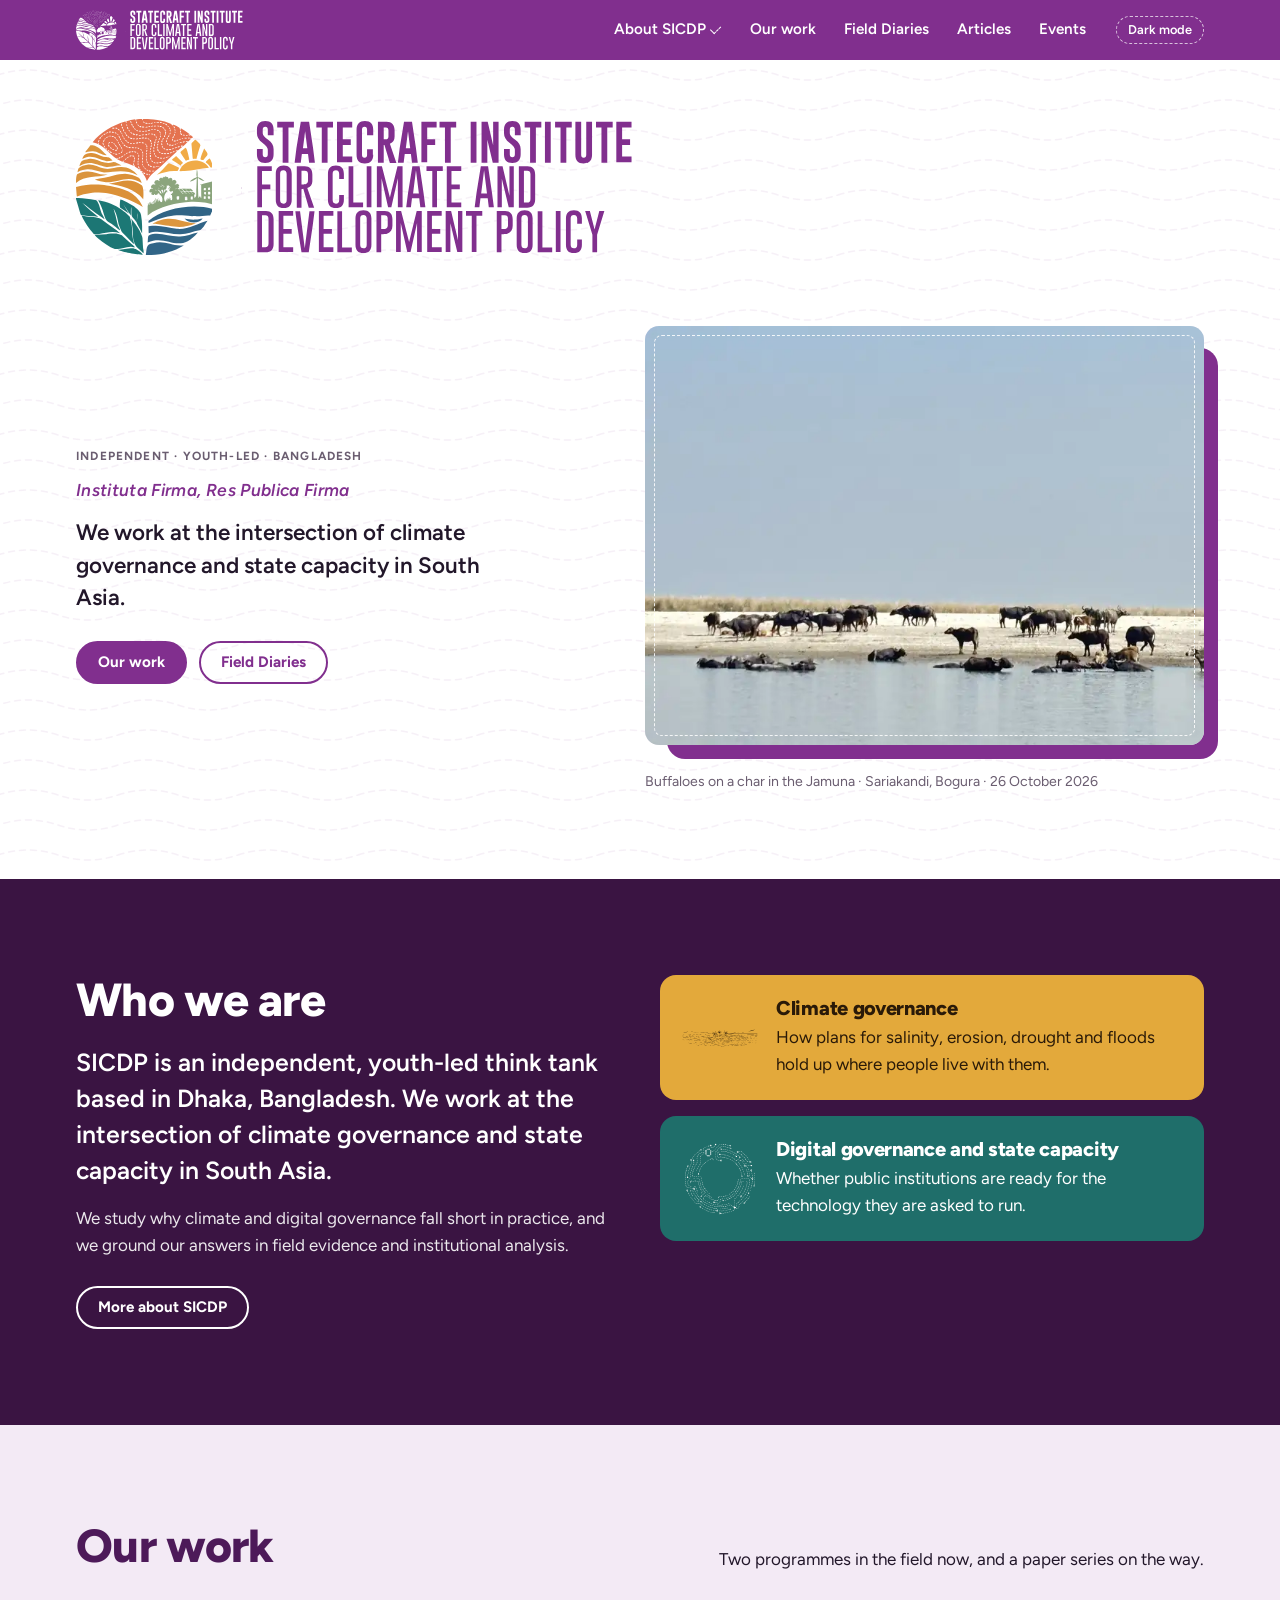
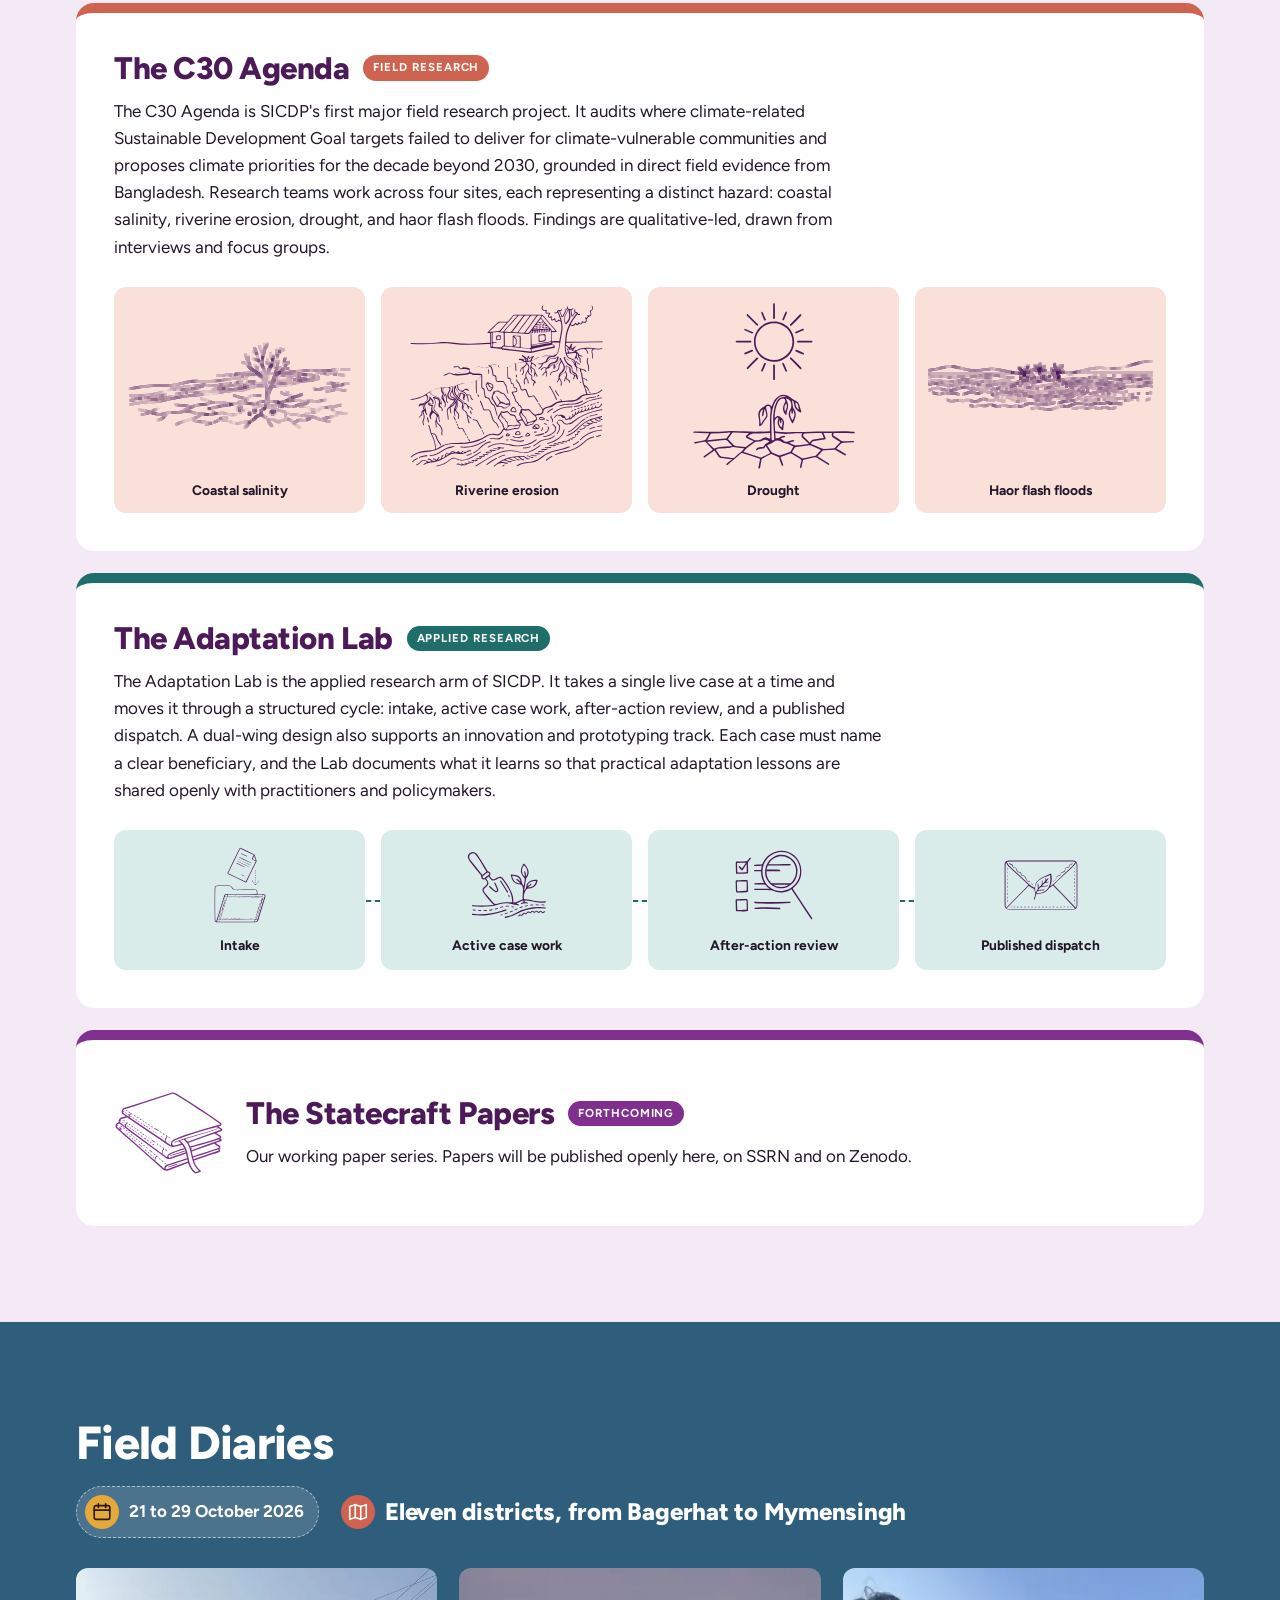
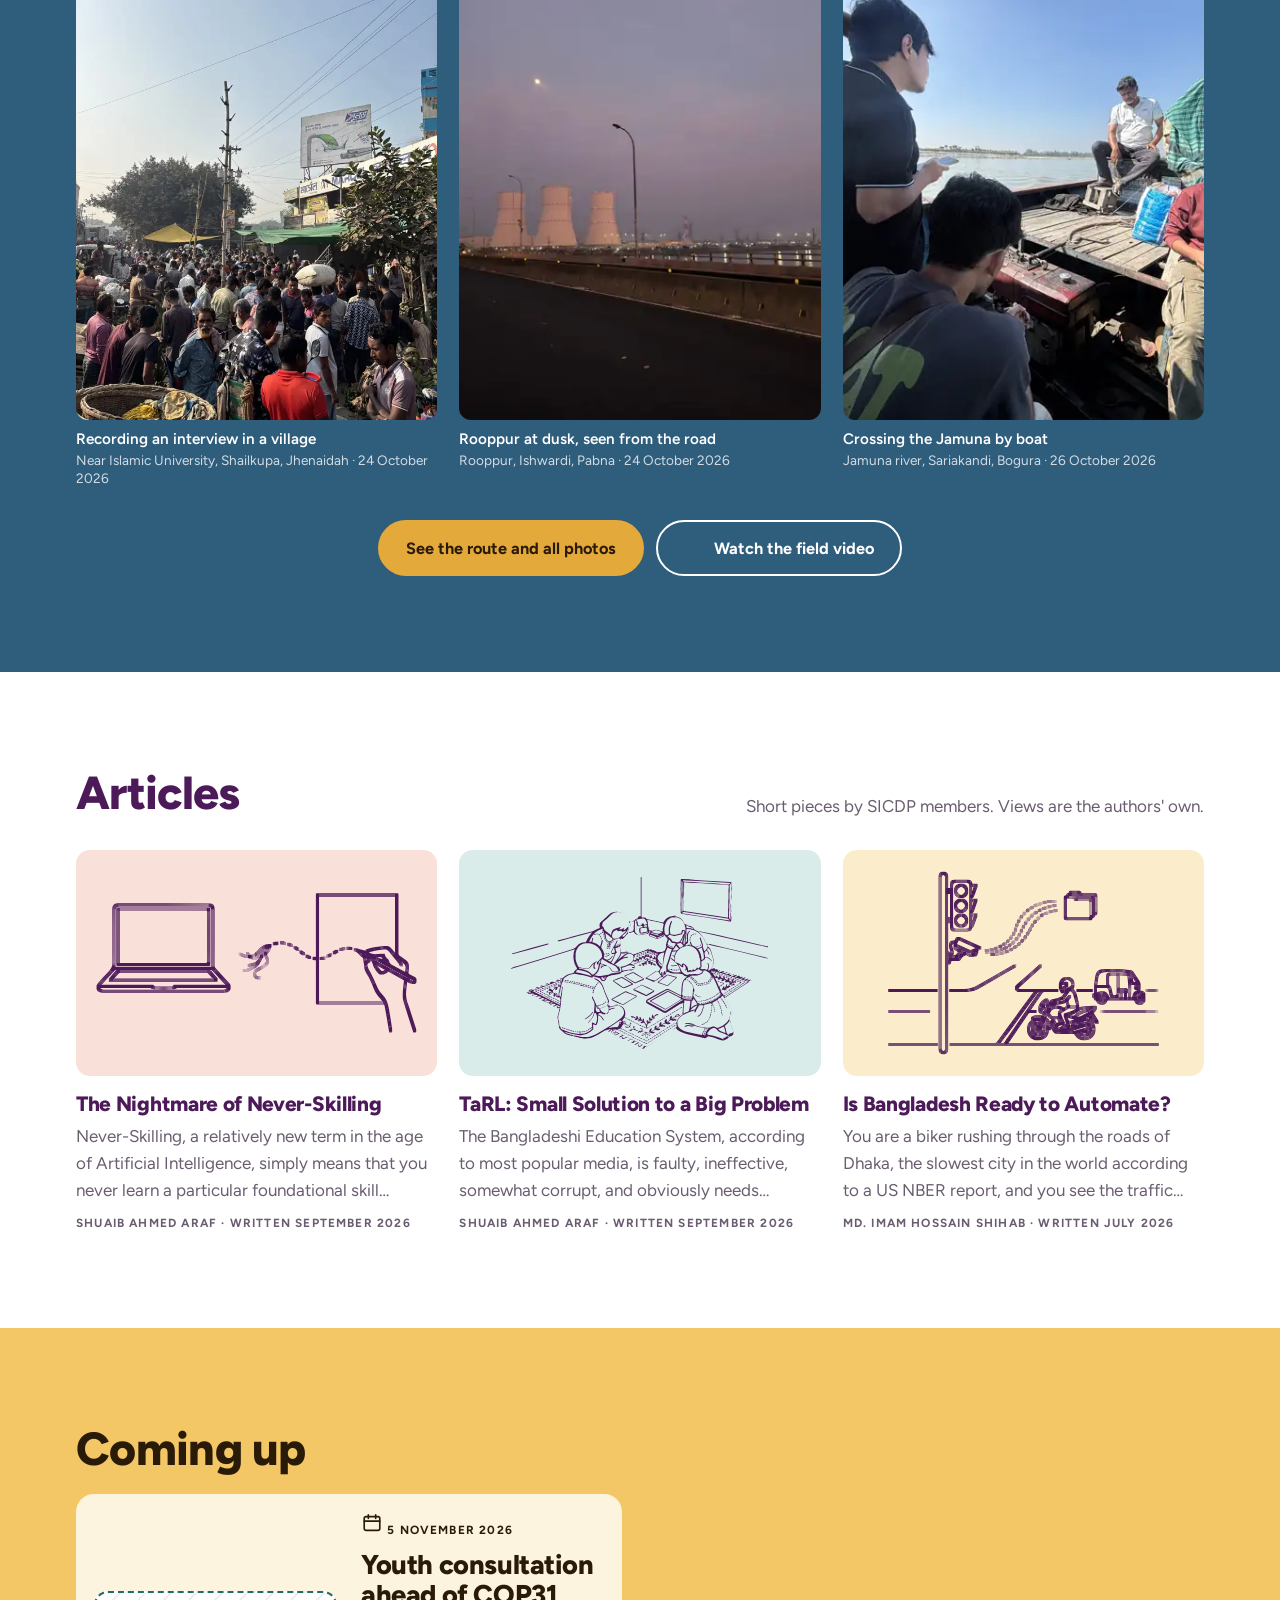
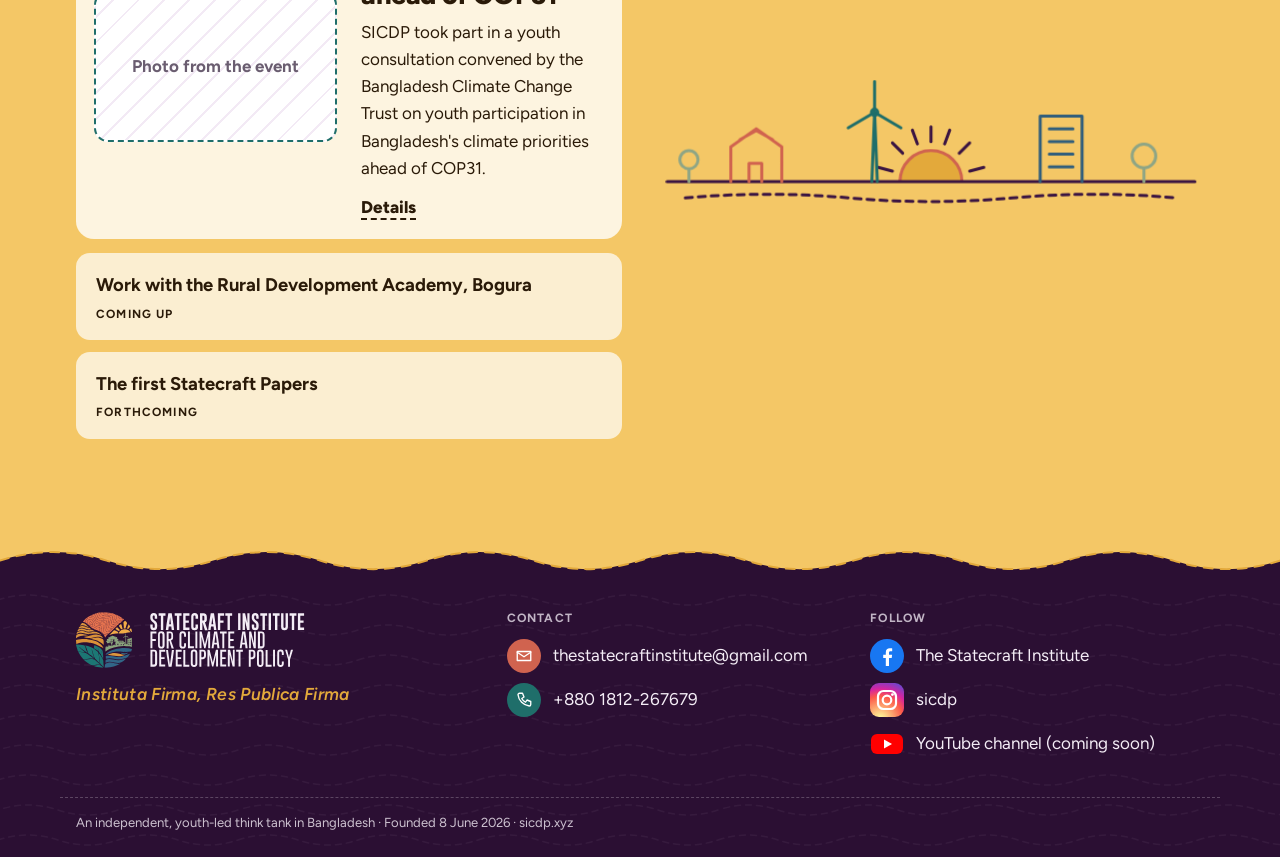
==== commit 50bd12d1: "Preview 3: review changes (colour logo, gradual header logo, field timeline, photo viewer, article l" ====
--- a/site/index.html
+++ b/site/index.html
@@ -24,7 +24,7 @@
 </ul></nav>
 <button class="theme-btn" type="button">Dark mode</button>
 </div></header>
-<div class="masthead"><div class="wrap"><a class="lockup" href="index.html" aria-label="Statecraft Institute, home"><img class="logo-light" src="assets/logo/lockup-purple.svg" alt="Statecraft Institute for Climate and Development Policy" width="600" height="152"><img class="logo-dark" src="assets/logo/lockup-dark.svg" alt="Statecraft Institute for Climate and Development Policy" width="600" height="152"></a></div></div><main>
+<div class="masthead"><div class="wrap"><a class="lockup" href="index.html" aria-label="Statecraft Institute, home"><img class="logo-light" src="assets/logo/lockup-light.svg" alt="Statecraft Institute for Climate and Development Policy" width="600" height="152"><img class="logo-dark" src="assets/logo/lockup-dark.svg" alt="Statecraft Institute for Climate and Development Policy" width="600" height="152"></a></div></div><main>
 <section class="wrap" aria-label="Introduction"><div class="hero">
 <div><p class="label eyebrow">Independent · Youth-led · Bangladesh</p><p class="motto">Instituta Firma, Res Publica Firma</p><p class="lede">We work at the intersection of climate governance and state capacity in South Asia.</p>
 <div class="cta"><a class="btn solid" href="#work">Our work</a><a class="btn" href="field-diaries.html">Field Diaries</a></div></div>
@@ -50,14 +50,16 @@
 <article class="programme teal"><header><h3>The Adaptation Lab</h3><span class="chip">Applied research</span></header>
 <p>The Adaptation Lab is the applied research arm of SICDP. It takes a single live case at a time and moves it through a structured cycle: intake, active case work, after-action review, and a published dispatch. A dual-wing design also supports an innovation and prototyping track. Each case must name a clear beneficiary, and the Lab documents what it learns so that practical adaptation lessons are shared openly with practitioners and policymakers.</p>
 <ol class="steps"><li><div class="art" aria-hidden="true" style="-webkit-mask-image:url(assets/art/lab-intake.svg);mask-image:url(assets/art/lab-intake.svg);--ar:0.708;"></div><span>Intake</span></li><li><div class="art" aria-hidden="true" style="-webkit-mask-image:url(assets/art/lab-casework.svg);mask-image:url(assets/art/lab-casework.svg);--ar:1.176;"></div><span>Active case work</span></li><li><div class="art" aria-hidden="true" style="-webkit-mask-image:url(assets/art/lab-review.svg);mask-image:url(assets/art/lab-review.svg);--ar:1.110;"></div><span>After-action review</span></li><li><div class="art" aria-hidden="true" style="-webkit-mask-image:url(assets/art/lab-dispatch.svg);mask-image:url(assets/art/lab-dispatch.svg);--ar:1.408;"></div><span>Published dispatch</span></li></ol></article>
-<article class="programme saffron"><div class="papers"><div class="art" aria-hidden="true" style="-webkit-mask-image:url(assets/art/papers.svg);mask-image:url(assets/art/papers.svg);--ar:1.308;"></div><div><header><h3>The Statecraft Papers</h3><span class="chip">Forthcoming</span></header>
+<article class="programme purple"><div class="papers"><div class="art" aria-hidden="true" style="-webkit-mask-image:url(assets/art/papers.svg);mask-image:url(assets/art/papers.svg);--ar:1.308;"></div><div><header><h3>The Statecraft Papers</h3><span class="chip">Forthcoming</span></header>
 <p>Our working paper series. Papers will be published openly here, on SSRN and on Zenodo.</p></div></div></article>
 </div></div></section>
 
 <section class="band on-blue" id="field"><div class="wrap">
-<div class="head"><h2>Field Diaries</h2><p>21 to 29 October 2026. Eleven districts from Bagerhat to Mymensingh.</p></div>
-<div class="photos"><figure><a href="field-diaries.html"><div class="frame"><img src="assets/photos/shailkupa-tea-stall-960.webp" srcset="assets/photos/shailkupa-tea-stall-480.webp 480w, assets/photos/shailkupa-tea-stall-960.webp 960w" sizes="(max-width: 480px) 100vw, (max-width: 860px) 50vw, 380px" alt="A roadside tea stall" loading="lazy" decoding="async" width="960" height="720"></div></a><figcaption>A roadside tea stall<span>Near Islamic University, Shailkupa, Jhenaidah · October 2026</span></figcaption></figure><figure><a href="field-diaries.html"><div class="frame"><img src="assets/photos/iu-village-interview-960.webp" srcset="assets/photos/iu-village-interview-480.webp 480w, assets/photos/iu-village-interview-960.webp 960w" sizes="(max-width: 480px) 100vw, (max-width: 860px) 50vw, 380px" alt="Recording an interview in a village" loading="lazy" decoding="async" width="960" height="720"></div></a><figcaption>Recording an interview in a village<span>Near Islamic University, Shailkupa, Jhenaidah · 24 October 2026</span></figcaption></figure><figure><a href="field-diaries.html"><div class="frame"><img src="assets/photos/shilaidaha-fields-960.webp" srcset="assets/photos/shilaidaha-fields-480.webp 480w, assets/photos/shilaidaha-fields-960.webp 960w" sizes="(max-width: 480px) 100vw, (max-width: 860px) 50vw, 380px" alt="The team in the paddy fields" loading="lazy" decoding="async" width="960" height="720"></div></a><figcaption>The team in the paddy fields<span>Shilaidaha, Kushtia · 24 October 2026</span></figcaption></figure><figure><a href="field-diaries.html"><div class="frame"><img src="assets/photos/rooppur-960.webp" srcset="assets/photos/rooppur-480.webp 480w, assets/photos/rooppur-960.webp 960w" sizes="(max-width: 480px) 100vw, (max-width: 860px) 50vw, 380px" alt="Rooppur at dusk, seen from the road" loading="lazy" decoding="async" width="960" height="720"></div></a><figcaption>Rooppur at dusk, seen from the road<span>Rooppur, Ishwardi, Pabna · 24 October 2026</span></figcaption></figure><figure><a href="field-diaries.html"><div class="frame"><img src="assets/photos/rda-working-session-960.webp" srcset="assets/photos/rda-working-session-480.webp 480w, assets/photos/rda-working-session-960.webp 960w" sizes="(max-width: 480px) 100vw, (max-width: 860px) 50vw, 380px" alt="An evening working session" loading="lazy" decoding="async" width="960" height="720"></div></a><figcaption>An evening working session<span>Rural Development Academy, Bogura · 25 October 2026</span></figcaption></figure><figure><a href="field-diaries.html"><div class="frame"><img src="assets/photos/jamuna-crossing-960.webp" srcset="assets/photos/jamuna-crossing-480.webp 480w, assets/photos/jamuna-crossing-960.webp 960w" sizes="(max-width: 480px) 100vw, (max-width: 860px) 50vw, 380px" alt="Crossing the Jamuna by boat" loading="lazy" decoding="async" width="960" height="720"></div></a><figcaption>Crossing the Jamuna by boat<span>Jamuna river, Sariakandi, Bogura · 26 October 2026</span></figcaption></figure></div>
-<p class="cta"><a class="btn" style="color:#fff;border-color:#fff" href="field-diaries.html">See the route and all photos</a></p>
+<div class="head" style="margin-bottom:22px"><h2>Field Diaries</h2></div>
+<div class="trip-meta"><span class="datechip"><span class="cal"><svg class="ico" viewBox="0 0 24 24" aria-hidden="true"><rect x="3.5" y="5" width="17" height="15" rx="2"/><path d="M3.5 10h17M8 3v4M16 3v4"/></svg></span>21 to 29 October 2026</span>
+<a class="distline" href="field-diaries.html"><span class="pin"><svg class="ico" viewBox="0 0 24 24" aria-hidden="true"><path d="M3 6l6-2 6 2 6-2v14l-6 2-6-2-6 2z"/><path d="M9 4v14M15 6v14"/></svg></span>Eleven districts, from Bagerhat to Mymensingh</a></div>
+<div class="photos three"><figure><a href="field-diaries.html"><div class="frame"><img src="assets/photos/iu-village-interview-640.webp" srcset="assets/photos/iu-village-interview-640.webp 640w, assets/photos/iu-village-interview-1280.webp 1280w" sizes="(max-width: 860px) 100vw, 380px" alt="Recording an interview in a village" loading="lazy" decoding="async" width="640" height="480"></div></a><figcaption>Recording an interview in a village<span>Near Islamic University, Shailkupa, Jhenaidah · 24 October 2026</span></figcaption></figure><figure><a href="field-diaries.html"><div class="frame"><img src="assets/photos/rooppur-640.webp" srcset="assets/photos/rooppur-640.webp 640w, assets/photos/rooppur-1280.webp 1280w" sizes="(max-width: 860px) 100vw, 380px" alt="Rooppur at dusk, seen from the road" loading="lazy" decoding="async" width="640" height="480"></div></a><figcaption>Rooppur at dusk, seen from the road<span>Rooppur, Ishwardi, Pabna · 24 October 2026</span></figcaption></figure><figure><a href="field-diaries.html"><div class="frame"><img src="assets/photos/jamuna-crossing-640.webp" srcset="assets/photos/jamuna-crossing-640.webp 640w, assets/photos/jamuna-crossing-1280.webp 1280w" sizes="(max-width: 860px) 100vw, 380px" alt="Crossing the Jamuna by boat" loading="lazy" decoding="async" width="640" height="480"></div></a><figcaption>Crossing the Jamuna by boat<span>Jamuna river, Sariakandi, Bogura · 26 October 2026</span></figcaption></figure></div>
+<div class="centre-cta"><a class="btn big fill-sun" href="field-diaries.html">See the route and all photos</a><a class="btn big light" href="field-diaries.html#video"><svg class="ico" viewBox="0 0 24 24" aria-hidden="true"><path d="M8 5v14l11-7z" stroke="none"/></svg> Watch the field video</a></div>
 </div></section>
 
 <section class="band" id="articles"><div class="wrap">
@@ -66,24 +68,24 @@
 </div></section>
 
 <section class="band on-sun" id="coming"><div class="wrap coming">
-<div><div class="head" style="margin-bottom:18px"><h2>Coming up</h2></div><ul><li><strong>Work with the Rural Development Academy, Bogura</strong><span class="label">Coming up</span></li><li><strong>The first Statecraft Papers</strong><span class="label">Forthcoming</span></li></ul>
-<p class="cta"><a class="btn" style="color:var(--on-sun);border-color:var(--on-sun)" href="events.html">Events</a></p></div>
+<div><div class="head" style="margin-bottom:18px"><h2>Coming up</h2></div><a class="feature" href="events.html#2026-11-05-bcct-youth-consultation"><div class="photo-slot">Photo from the event</div><div><span class="label"><svg class="ico" viewBox="0 0 24 24" aria-hidden="true"><rect x="3.5" y="5" width="17" height="15" rx="2"/><path d="M3.5 10h17M8 3v4M16 3v4"/></svg> 5 November 2026</span><h3>Youth consultation ahead of COP31</h3><p>SICDP took part in a youth consultation convened by the Bangladesh Climate Change Trust on youth participation in Bangladesh&#x27;s climate priorities ahead of COP31.</p><span class="more">Details</span></div></a><ul><li><strong>Work with the Rural Development Academy, Bogura</strong><span class="label">Coming up</span></li><li><strong>The first Statecraft Papers</strong><span class="label">Forthcoming</span></li></ul></div>
 <svg class="skyline" viewBox="0 0 600 190" role="img" aria-label="A small house with solar panels, a wind turbine and a building under a rising sun">
 <defs><clipPath id="horizon"><rect x="0" y="0" width="600" height="150"/></clipPath></defs>
-<g clip-path="url(#horizon)"><g class="sun"><circle class="s" cx="300" cy="150" r="34"/><path class="s ray" style="--i:0" d="M342.5 138.6 L358.0 134.5"/><path class="s ray" style="--i:1" d="M331.1 118.9 L342.4 107.6"/><path class="s ray" style="--i:2" d="M315.0 108.7 L320.5 93.6"/><path class="s ray" style="--i:3" d="M300.0 106.0 L300.0 90.0"/><path class="s ray" style="--i:4" d="M285.0 108.7 L279.5 93.6"/><path class="s ray" style="--i:5" d="M268.9 118.9 L257.6 107.6"/><path class="s ray" style="--i:6" d="M257.5 138.6 L242.0 134.5"/></g></g>
+<g clip-path="url(#horizon)"><g class="sun"><circle class="s sunfill" cx="300" cy="150" r="34"/><path class="s ray" style="--i:0" d="M342.5 138.6 L358.0 134.5"/><path class="s ray" style="--i:1" d="M331.1 118.9 L342.4 107.6"/><path class="s ray" style="--i:2" d="M315.0 108.7 L320.5 93.6"/><path class="s ray" style="--i:3" d="M300.0 106.0 L300.0 90.0"/><path class="s ray" style="--i:4" d="M285.0 108.7 L279.5 93.6"/><path class="s ray" style="--i:5" d="M268.9 118.9 L257.6 107.6"/><path class="s ray" style="--i:6" d="M257.5 138.6 L242.0 134.5"/></g></g>
 <path class="s" d="M10 150 H590"/><path class="s d" d="M30 168 Q 120 160 210 168 T 390 168 T 570 168"/>
-<g transform="translate(80 0)"><path class="s" d="M0 150 V112 L28 92 L56 112 V150"/><path class="s d" d="M10 104 L28 94 L46 104"/><path class="s" d="M20 150 V130 H34 V150"/></g>
-<g transform="translate(205 0)"><path class="s" d="M30 150 L33 74 L36 150"/><g class="blades"><path class="s" d="M33 74 L33 40"/><path class="s" d="M33 74 L62 91"/><path class="s" d="M33 74 L4 91"/><circle class="s" cx="33" cy="74" r="3"/></g></g>
-<g transform="translate(420 0)"><path class="s" d="M0 150 V78 H46 V150"/><path class="s d" d="M10 92 H36 M10 106 H36 M10 120 H36 M10 134 H36"/></g>
-<g transform="translate(520 0)"><circle class="s" cx="14" cy="122" r="13"/><path class="s" d="M14 135 V150"/></g>
-<g transform="translate(20 0)"><circle class="s" cx="14" cy="126" r="10"/><path class="s" d="M14 136 V150"/></g></svg>
+<path class="s house" d="M80 150 V112 L108 92 L136 112 V150 M90 104 L108 94 L126 104 M100 150 V130 H114 V150"/>
+<path class="s mill" d="M235 150 L238 74 L241 150"/>
+<g class="blades"><path class="s mill" d="M238 74 L238 40 M238 74 L267 91 M238 74 L209 91"/><circle class="s mill" cx="238" cy="74" r="3.5"/></g>
+<path class="s tower" d="M420 150 V78 H466 V150 M430 92 H456 M430 106 H456 M430 120 H456 M430 134 H456"/>
+<path class="s tree" d="M534 135 V150"/><circle class="s tree" cx="534" cy="122" r="13"/>
+<path class="s tree" d="M34 136 V150"/><circle class="s tree" cx="34" cy="126" r="10"/></svg>
 </div></section>
-</main><footer class="site"><svg class="crest" viewBox="0 0 1440 48" preserveAspectRatio="none" aria-hidden="true"><path class="fill" d="M0 24 Q 60 8 120 24 Q 180 40 240 24 Q 300 8 360 24 Q 420 40 480 24 Q 540 8 600 24 Q 660 40 720 24 Q 780 8 840 24 Q 900 40 960 24 Q 1020 8 1080 24 Q 1140 40 1200 24 Q 1260 8 1320 24 Q 1380 40 1440 24 V48 H0 Z"/><path class="stitch" d="M0 24 Q 60 8 120 24 Q 180 40 240 24 Q 300 8 360 24 Q 420 40 480 24 Q 540 8 600 24 Q 660 40 720 24 Q 780 8 840 24 Q 900 40 960 24 Q 1020 8 1080 24 Q 1140 40 1200 24 Q 1260 8 1320 24 Q 1380 40 1440 24"/></svg><div class="body">
+</main><footer class="site" style="--pre-footer:var(--band-sun)"><svg class="crest" viewBox="0 0 1440 48" preserveAspectRatio="none" aria-hidden="true"><path class="fill" d="M0 24 Q 60 8 120 24 Q 180 40 240 24 Q 300 8 360 24 Q 420 40 480 24 Q 540 8 600 24 Q 660 40 720 24 Q 780 8 840 24 Q 900 40 960 24 Q 1020 8 1080 24 Q 1140 40 1200 24 Q 1260 8 1320 24 Q 1380 40 1440 24 V48 H0 Z"/><path class="stitch" d="M0 24 Q 60 8 120 24 Q 180 40 240 24 Q 300 8 360 24 Q 420 40 480 24 Q 540 8 600 24 Q 660 40 720 24 Q 780 8 840 24 Q 900 40 960 24 Q 1020 8 1080 24 Q 1140 40 1200 24 Q 1260 8 1320 24 Q 1380 40 1440 24"/></svg><div class="body">
 <div class="wrap cols">
 <div><img class="lock" src="assets/logo/lockup-dark.svg" alt="Statecraft Institute for Climate and Development Policy" width="230" height="58">
 <p class="motto" style="margin-top:14px">Instituta Firma, Res Publica Firma</p></div>
-<div><h2>Contact</h2><ul class="contact"><li><span class="ic" style="--c:var(--coral)"><svg viewBox="0 0 24 24" role="img" aria-label="Email"><path d="M3 6h18v12H3z"/><path d="M3 7l9 6 9-6"/></svg></span><span class="copy">thestatecraftinstitute@gmail.com</span></li><li><span class="ic" style="--c:var(--teal)"><svg viewBox="0 0 24 24" role="img" aria-label="Phone"><path d="M6 3h4l2 5-3 2a11 11 0 0 0 5 5l2-3 5 2v4a2 2 0 0 1-2 2A17 17 0 0 1 4 5a2 2 0 0 1 2-2z"/></svg></span><span class="copy">+880 1812-267679</span></li></ul></div>
-<div><h2>Follow</h2><ul class="contact"><li><span class="ic" style="--c:var(--blue)"><svg viewBox="0 0 24 24" role="img" aria-label="Facebook"><path d="M14 21v-8h3l.5-3.5H14V7.5c0-1 .4-1.7 1.8-1.7h1.8V2.7A20 20 0 0 0 15 2.5c-2.6 0-4.3 1.6-4.3 4.5v2.5H8V13h2.7v8"/></svg></span><span class="copy">The Statecraft Institute</span></li><li><span class="ic" style="--c:var(--saffron)"><svg viewBox="0 0 24 24" role="img" aria-label="Instagram"><rect x="3.5" y="3.5" width="17" height="17" rx="5"/><circle cx="12" cy="12" r="4"/><circle cx="17.3" cy="6.7" r=".8"/></svg></span><span class="copy">sicdp</span></li></ul></div>
+<div><h2>Contact</h2><ul class="contact"><li><span class="ic" style="--c:var(--coral)"><svg class="ico" viewBox="0 0 24 24" role="img" aria-label="Email"><path d="M3 6h18v12H3z"/><path d="M3 7l9 6 9-6"/></svg></span><span class="copy">thestatecraftinstitute@gmail.com</span></li><li><span class="ic" style="--c:var(--teal)"><svg class="ico" viewBox="0 0 24 24" role="img" aria-label="Phone"><path d="M6 3h4l2 5-3 2a11 11 0 0 0 5 5l2-3 5 2v4a2 2 0 0 1-2 2A17 17 0 0 1 4 5a2 2 0 0 1 2-2z"/></svg></span><span class="copy">+880 1812-267679</span></li></ul></div>
+<div><h2>Follow</h2><ul class="contact"><li><span class="brand"><svg viewBox="0 0 34 34" role="img" aria-label="Facebook"><circle cx="17" cy="17" r="17" fill="#1877F2"/><path fill="#fff" d="M19 27v-8h2.7l.4-3.2H19v-2c0-.9.3-1.6 1.6-1.6h1.6V9.4c-.3 0-1.3-.1-2.4-.1-2.4 0-4 1.4-4 4.1v2.4h-2.6V19h2.6v8z"/></svg></span><span>The Statecraft Institute</span></li><li><span class="brand"><svg viewBox="0 0 34 34" role="img" aria-label="Instagram"><defs><radialGradient id="ig" cx="30%" cy="107%" r="150%"><stop offset="0" stop-color="#fdf497"/><stop offset=".05" stop-color="#fdf497"/><stop offset=".45" stop-color="#fd5949"/><stop offset=".6" stop-color="#d6249f"/><stop offset=".9" stop-color="#285AEB"/></radialGradient></defs><rect width="34" height="34" rx="9" fill="url(#ig)"/><rect x="8" y="8" width="18" height="18" rx="5.5" fill="none" stroke="#fff" stroke-width="2.2"/><circle cx="17" cy="17" r="4.3" fill="none" stroke="#fff" stroke-width="2.2"/><circle cx="22.4" cy="11.6" r="1.4" fill="#fff"/></svg></span><span>sicdp</span></li><li><span class="brand"><svg viewBox="0 0 34 34" role="img" aria-label="YouTube"><rect x="1" y="7" width="32" height="20" rx="6" fill="#FF0000"/><path fill="#fff" d="M14 12.5v9l8-4.5z"/></svg></span><span>YouTube channel (coming soon)</span></li></ul></div>
 </div>
 <div class="wrap fine">An independent, youth-led think tank in Bangladesh · Founded 8 June 2026 · sicdp.xyz</div>
 </div></footer>
--- a/site/assets/site.css
+++ b/site/assets/site.css
@@ -63,8 +63,8 @@
 body::before { content: ""; position: fixed; inset: 0 0 auto; height: env(safe-area-inset-top, 0px); z-index: 10; background: var(--header); }
 header.site { position: sticky; top: env(safe-area-inset-top, 0px); z-index: 8; background: var(--header); color: var(--on-header); }
 header.site .bar { display: flex; align-items: center; gap: 18px; min-height: 60px; }
-.mini { display: block; width: 168px; flex: none; opacity: 0; transform: translateY(-6px); transition: opacity .35s ease, transform .35s ease; pointer-events: none; }
-.scrolled .mini, .no-masthead .mini { opacity: 1; transform: none; pointer-events: auto; }
+.mini { display: block; width: 168px; flex: none; opacity: clamp(0, calc((var(--p, 0) - .55) * 2.6), 1); transform: translateY(calc((1 - var(--p, 0)) * 8px)); }
+.no-masthead .mini { opacity: 1; transform: none; }
 nav.main { margin-left: auto; }
 nav.main > ul { list-style: none; margin: 0; padding: 0; display: flex; align-items: center; gap: 4px; }
 nav.main a, nav.main button.sub { color: var(--on-header); text-decoration: none; font: 600 0.95rem/1 var(--sans); padding: 10px 12px; border-radius: 6px; background: none; border: 0; cursor: pointer; display: inline-flex; align-items: center; gap: 6px; }
@@ -103,7 +103,7 @@
 
 /* ---------- masthead: every page opens with the full logo ---------- */
 .masthead { padding-block: clamp(26px, 5vw, 56px) clamp(18px, 3vw, 28px); }
-.masthead .lockup { width: min(560px, 100%); }
+.masthead .lockup { display: block; width: min(560px, 100%); transform-origin: left top; transform: translateY(calc(var(--p, 0) * -18px)) scale(calc(1 - var(--p, 0) * .45)); opacity: calc(1 - var(--p, 0) * 1.1); will-change: transform, opacity; }
 .masthead .lockup img { width: 100%; }
 .page-title { margin-top: clamp(26px, 4vw, 40px); font-size: clamp(2rem, 5vw, 3.4rem); color: var(--ink-deep); }
 .eyebrow { color: var(--muted); }
@@ -120,7 +120,7 @@
 .on-dark .btn { color: var(--on-dark); border-color: var(--on-dark); }
 .slides { position: relative; margin: 0; }
 .slides .holder { position: relative; }
-.slides .holder::before { content: ""; position: absolute; inset: 22px -14px -14px 22px; background: var(--saffron); border-radius: 18px; }   /* colour block behind the photo */
+.slides .holder::before { content: ""; position: absolute; inset: 22px -14px -14px 22px; background: var(--purple); border-radius: 18px; }   /* colour block behind the photo */
 .slides .stage { position: relative; aspect-ratio: 4 / 3; border-radius: 14px; overflow: hidden; background: var(--lilac); }
 .slides .stage img { position: absolute; inset: 0; width: 100%; height: 100%; object-fit: cover; opacity: 0; transition: opacity .9s ease; }
 .slides .stage img.show { opacity: 1; }
@@ -165,11 +165,11 @@
 /* our work */
 .work { display: grid; gap: 22px; }
 .programme { background: var(--paper); border-radius: 18px; padding: clamp(22px, 3.4vw, 38px); border-top: 10px solid var(--accent); }
-.programme.coral { --accent: var(--coral); } .programme.teal { --accent: var(--teal); } .programme.saffron { --accent: var(--saffron); }
+.programme.coral { --accent: var(--coral); } .programme.teal { --accent: var(--teal); } .programme.purple { --accent: var(--purple); }
 .programme header { display: flex; flex-wrap: wrap; align-items: center; gap: 8px 14px; margin-bottom: 12px; }
 .programme h3 { font-size: clamp(1.45rem, 2.6vw, 1.95rem); color: var(--ink-deep); }
 .chip { font: 700 0.72rem/1 var(--sans); letter-spacing: .08em; text-transform: uppercase; padding: 7px 10px; border-radius: 999px; background: var(--accent); color: #fff; }
-.programme.saffron .chip { color: #2a1a08; }
+
 .programme p { max-width: 70ch; }
 .hazards { display: grid; grid-template-columns: repeat(4, minmax(0, 1fr)); gap: 16px; margin-top: 26px; }
 .hazards figure { margin: 0; padding: 14px 12px 12px; border-radius: 12px; background: var(--t-coral); text-align: center; }
@@ -220,9 +220,11 @@
 @media (prefers-color-scheme: dark) { :root:not([data-theme="light"]) .skyline { color: var(--on-sun); } }
 :root[data-theme="dark"] .skyline { color: var(--on-sun); }
 .skyline * { vector-effect: non-scaling-stroke; }
-.skyline .s { fill: none; stroke: currentColor; stroke-width: 2.2; stroke-linecap: round; stroke-linejoin: round; }
+.skyline .s { fill: none; stroke: currentColor; stroke-width: 3; stroke-linecap: round; stroke-linejoin: round; }
+.skyline .sunfill { fill: var(--saffron); stroke: var(--coral); }
+.skyline .house { stroke: var(--coral); } .skyline .mill { stroke: var(--teal); } .skyline .tower { stroke: var(--blue); } .skyline .tree { stroke: var(--sage); }
 .skyline .d { stroke-dasharray: 7 6; }
-.skyline .blades { transform-box: fill-box; transform-origin: center; animation: spin 7s linear infinite; }
+.skyline .blades { transform-box: view-box; transform-origin: 238px 74px; animation: spin 7s linear infinite; }
 .skyline .sun { animation: rise 2.6s cubic-bezier(.3,.7,.3,1) both; }
 .skyline .ray { animation: ray 2.6s ease both; animation-delay: calc(1.4s + var(--i) * .12s); }
 @keyframes spin { to { transform: rotate(360deg); } } @keyframes rise { from { transform: translateY(46px); } } @keyframes ray { from { opacity: 0; } }
@@ -230,7 +232,9 @@
 
 /* people, seats, allies */
 .people { display: grid; grid-template-columns: repeat(auto-fill, minmax(220px, 1fr)); gap: 18px; }
-.seat { padding: 24px 18px 26px; text-align: center; border-radius: 16px; background: var(--lilac); }
+.seat { position: relative; padding: 26px 18px 28px; text-align: center; border-radius: 16px; background: var(--lilac); }
+.seat::before { content: ""; position: absolute; inset: 8px; border: 1.6px dashed color-mix(in srgb, var(--ink) 55%, transparent); border-radius: 10px; pointer-events: none; }
+.people.same .seat { background: var(--lilac); }
 .seat .art { max-width: 120px; margin: 0 auto 14px; aspect-ratio: 1; }
 .seat h3 { font-size: 1.08rem; color: var(--ink-deep); }
 .seat p { margin-top: 6px; color: var(--muted); font-size: 0.92rem; }
@@ -248,11 +252,15 @@
 @media (max-width: 760px) { .event { grid-template-columns: 1fr; } }
 
 /* ---------- footer with a wave for its top edge ---------- */
-footer.site { color: var(--on-footer); margin-top: clamp(30px, 6vw, 60px); }
+footer.site { color: var(--on-footer); background: var(--pre-footer, transparent); }
 footer.site .crest { display: block; width: 100%; height: clamp(28px, 4vw, 56px); margin-bottom: -1px; }
 footer.site .crest .fill { fill: var(--footer); }
 footer.site .crest .stitch { fill: none; stroke: var(--saffron); stroke-width: 2; stroke-dasharray: 9 8; stroke-linecap: round; vector-effect: non-scaling-stroke; }
-footer.site .body { background: var(--footer); }
+footer.site .body { background: var(--footer); position: relative; overflow: hidden; }
+footer.site .body::before { content: ""; position: absolute; inset: 0; pointer-events: none; opacity: .9;
+  background: radial-gradient(circle 160px at var(--mx, -400px) var(--my, -400px), color-mix(in srgb, var(--saffron) 55%, transparent), transparent 72%) fixed, color-mix(in srgb, var(--on-footer) 6%, transparent);
+  -webkit-mask: url("art/weave.svg") 0 0 / 120px 60px repeat; mask: url("art/weave.svg") 0 0 / 120px 60px repeat; }
+footer.site .body > * { position: relative; }
 footer.site .cols { display: grid; grid-template-columns: minmax(0, 1.2fr) repeat(2, minmax(0, 1fr)); gap: 30px; padding-block: 26px 36px; }
 footer.site .lock { width: 230px; }
 footer.site h2 { font: 700 0.75rem/1.3 var(--sans); letter-spacing: .1em; text-transform: uppercase; opacity: .75; margin-bottom: 12px; color: inherit; }
@@ -318,3 +326,104 @@
 }
 .lite .weave, .lite .weave-glow, .lite .arrive { display: none !important; }
 .lite .skyline .blades, .lite .skyline .sun, .lite .skyline .ray { animation: none; }
+
+/* ---------- v3 additions ---------- */
+.motto-block { margin-top: 14px; padding: 22px 24px; border-radius: 14px; background: var(--lilac); position: relative; font: italic 700 clamp(1.3rem, 2.6vw, 1.7rem)/1.3 var(--sans); color: var(--ink-deep); }
+.motto-block::before { content: ""; position: absolute; inset: 7px; border: 1.6px dashed color-mix(in srgb, var(--ink) 55%, transparent); border-radius: 9px; pointer-events: none; }
+
+/* field diaries teaser on home */
+.trip-meta { display: flex; flex-wrap: wrap; align-items: center; gap: 14px 22px; margin: -6px 0 30px; }
+.datechip { display: inline-flex; align-items: center; gap: 10px; padding: 8px 14px 8px 8px; border-radius: 999px; background: rgba(255,255,255,.14); border: 1.6px dashed rgba(255,255,255,.55); font-weight: 700; }
+.datechip svg, .ico { width: 22px; height: 22px; flex: none; fill: none; stroke: currentColor; stroke-width: 1.8; stroke-linecap: round; stroke-linejoin: round; }
+.datechip .cal { display: grid; place-items: center; width: 34px; height: 34px; border-radius: 50%; background: var(--saffron); color: #2a1a08; }
+.distline { display: inline-flex; align-items: center; gap: 10px; font-size: clamp(1.15rem, 2.2vw, 1.5rem); font-weight: 800; letter-spacing: -.01em; }
+.distline .pin { display: grid; place-items: center; width: 34px; height: 34px; border-radius: 50%; background: var(--coral); color: #fff; transition: transform .3s; }
+.distline:hover .pin, .distline:focus-visible .pin { transform: translateY(-3px) rotate(-8deg); }
+.distline { color: inherit; text-decoration: none; }
+.photos.three { grid-template-columns: repeat(3, minmax(0, 1fr)); gap: 22px; }
+.photos.three .frame img { aspect-ratio: 4 / 5; }
+@media (max-width: 860px) { .photos.three { grid-template-columns: 1fr; } .photos.three .frame img { aspect-ratio: 4 / 3; } }
+.centre-cta { display: flex; flex-wrap: wrap; justify-content: center; gap: 12px; margin-top: 32px; }
+.btn.big { padding: 15px 26px; font-size: 1.02rem; }
+.btn.light { color: #fff; border-color: #fff; } .btn.fill-sun { background: var(--saffron); border-color: var(--saffron); color: #2a1a08; }
+
+/* timeline of days */
+.timeline { list-style: none; margin: 18px 0 0; padding: 0; position: relative; display: grid; gap: 14px; }
+.timeline::before { content: ""; position: absolute; left: 21px; top: 14px; bottom: 14px; border-left: 2px dashed var(--coral); }
+.timeline li { display: grid; grid-template-columns: 44px minmax(0, 1fr); gap: 14px; align-items: start; position: relative; }
+.timeline .cal { width: 44px; height: 48px; border-radius: 9px; background: var(--paper); border: 2px solid var(--coral); display: grid; grid-template-rows: 14px 1fr; overflow: hidden; text-align: center; }
+.timeline .cal b { background: var(--coral); color: #fff; font-size: .62rem; letter-spacing: .08em; line-height: 14px; }
+.timeline .cal span { font-weight: 800; font-size: 1.02rem; line-height: 30px; color: var(--ink-deep); }
+.timeline .chips { display: flex; flex-wrap: wrap; gap: 6px; }
+.timeline .chip-place { padding: 4px 10px; border-radius: 999px; border: 1.6px dashed var(--teal); font-weight: 700; font-size: .85rem; color: var(--ink-deep); }
+.timeline p { margin-top: 6px; color: var(--muted); font-size: .95rem; }
+
+/* photo viewer: everything sits inside the stitched photo frame */
+dialog.viewer { max-width: min(1100px, 96vw); }
+.viewer .shot { position: relative; border-radius: 14px; overflow: hidden; background: #000; }
+.viewer .shot img { display: block; width: 100%; max-height: 82vh; object-fit: contain; border-radius: 0; }
+.viewer .shot::after { content: ""; position: absolute; inset: 10px; border: 1.6px dashed rgba(255,255,255,.8); border-radius: 9px; pointer-events: none; }
+.viewer .over { position: absolute; left: 0; right: 0; bottom: 0; padding: 48px 26px 22px; background: linear-gradient(transparent, rgba(10,6,12,.85)); color: #fff; display: grid; gap: 8px; }
+.viewer .over strong { font-size: 1.1rem; }
+.viewer .meta { display: flex; flex-wrap: wrap; gap: 6px 16px; font-size: .9rem; opacity: .9; }
+.viewer .meta span { display: inline-flex; align-items: center; gap: 6px; }
+.viewer .meta svg { width: 16px; height: 16px; }
+.viewer .arrow { position: absolute; top: 50%; transform: translateY(-50%); width: 46px; height: 46px; border-radius: 50%; border: 1.6px dashed rgba(255,255,255,.8); background: rgba(10,6,12,.45); color: #fff; display: grid; place-items: center; cursor: pointer; opacity: 0; transition: opacity .25s; padding: 0; }
+.viewer .arrow svg { width: 22px; height: 22px; }
+.viewer .prev { left: 18px; } .viewer .next { right: 18px; }
+.viewer .shot:hover .arrow, .viewer .arrow:focus-visible { opacity: 1; }
+@media (hover: none) { .viewer .arrow { display: none; } }
+.viewer .close { justify-self: start; margin-top: 4px; display: inline-flex; align-items: center; gap: 6px; font: 700 .85rem/1 var(--sans); color: #fff; background: rgba(255,255,255,.12); border: 1.6px dashed rgba(255,255,255,.7); border-radius: 999px; padding: 9px 14px; cursor: pointer; }
+
+/* article cards: equal heights */
+.articles { align-items: stretch; }
+.article-card { height: 100%; }
+.article-card .thumb { aspect-ratio: 16 / 10; display: grid; place-items: center; }
+.article-card .thumb .art { width: 100%; height: 100%; aspect-ratio: auto; }
+.article-card p { display: -webkit-box; -webkit-line-clamp: 3; -webkit-box-orient: vertical; overflow: hidden; }
+.article-card .label { margin-top: auto; padding-top: 12px; }
+
+/* article page */
+.op-layout { display: grid; grid-template-columns: minmax(0, 1fr) 300px; gap: 48px; padding-block: 34px 72px; align-items: start; }
+.op-layout article.op { max-width: 720px; margin: 0; padding: 0; }
+.op h1 { font-size: clamp(2.2rem, 5.2vw, 3.6rem); color: var(--ink-deep); margin-top: 14px; }
+.op .metaline { display: flex; flex-wrap: wrap; align-items: center; gap: 10px 18px; margin-top: 16px; color: var(--muted); font-weight: 600; }
+.op .metaline span { display: inline-flex; align-items: center; gap: 7px; }
+.op .metaline svg { width: 18px; height: 18px; fill: none; stroke: currentColor; stroke-width: 1.8; stroke-linecap: round; stroke-linejoin: round; }
+.catchip { padding: 5px 11px; border-radius: 999px; background: var(--t-teal); color: var(--teal); font: 700 .75rem/1.2 var(--sans); letter-spacing: .06em; text-transform: uppercase; text-decoration: none; }
+.author-box { margin-top: 40px; display: grid; grid-template-columns: 84px minmax(0, 1fr); gap: 18px; align-items: center; padding: 22px; border-radius: 16px; background: var(--lilac); position: relative; }
+.author-box::before { content: ""; position: absolute; inset: 7px; border: 1.6px dashed color-mix(in srgb, var(--ink) 50%, transparent); border-radius: 10px; pointer-events: none; }
+.author-box .face { width: 84px; height: 84px; border-radius: 50%; background: var(--paper); display: grid; place-items: center; overflow: hidden; }
+.author-box .face .art { width: 70px; }
+.author-box h2 { font-size: 1.1rem; color: var(--ink-deep); }
+.op-side { position: sticky; top: 84px; display: grid; gap: 22px; }
+.op-side section { padding: 20px; border-radius: 16px; background: var(--lilac); }
+.op-side h2 { font-size: .8rem; letter-spacing: .1em; text-transform: uppercase; color: var(--muted); margin-bottom: 12px; }
+.op-side ul { list-style: none; margin: 0; padding: 0; display: grid; gap: 12px; }
+.op-side li a { font-weight: 700; color: var(--ink-deep); text-decoration: none; display: grid; gap: 3px; }
+.op-side li a:hover { text-decoration: underline dashed; text-underline-offset: 4px; }
+.op-side li span { font-weight: 400; font-size: .85rem; color: var(--muted); }
+@media (max-width: 900px) { .op-layout { grid-template-columns: 1fr; } .op-side { position: static; } }
+
+/* coming up with the event in front */
+.feature { display: grid; grid-template-columns: minmax(0, 1fr) minmax(0, 1fr); gap: 24px; align-items: center; padding: 18px; border-radius: 18px; background: color-mix(in srgb, var(--paper) 80%, transparent); text-decoration: none; color: inherit; margin-bottom: 14px; }
+.feature .photo-slot { aspect-ratio: 16 / 10; }
+.feature h3 { font-size: clamp(1.3rem, 2.4vw, 1.7rem); margin-top: 8px; }
+.feature p { margin-top: 8px; }
+.feature .more { display: inline-flex; margin-top: 12px; font-weight: 800; text-decoration: underline dashed 2px; text-underline-offset: 5px; }
+@media (max-width: 760px) { .feature { grid-template-columns: 1fr; } }
+
+/* video slot */
+.video { position: relative; aspect-ratio: 16 / 9; border-radius: 16px; overflow: hidden; background: #120f14; color: #fff; }
+.video::after { content: ""; position: absolute; inset: 10px; border: 1.6px dashed rgba(255,255,255,.6); border-radius: 9px; pointer-events: none; }
+.video iframe { position: absolute; inset: 0; width: 100%; height: 100%; border: 0; }
+.video button, .video .empty { position: absolute; inset: 0; width: 100%; display: grid; place-items: center; align-content: center; gap: 12px; background: transparent; border: 0; color: #fff; cursor: pointer; font: 700 1rem var(--sans); text-align: center; padding: 20px; }
+.video .play { width: 72px; height: 72px; border-radius: 50%; background: var(--coral); display: grid; place-items: center; }
+.video .play svg { width: 30px; height: 30px; fill: #fff; margin-left: 4px; }
+.video .empty { cursor: default; background: repeating-linear-gradient(135deg, #1c1620 0 16px, #241c29 16px 18px); }
+/* brand icons in the footer keep their own colours */
+.contact .brand { width: 34px; height: 34px; flex: none; border-radius: 9px; display: grid; place-items: center; }
+.contact .brand svg { width: 34px; height: 34px; }
+[hidden] { display: none !important; }
+.timeline .cal span.long { font-size: .72rem; }
+.focus .card .art { background: currentColor; }
